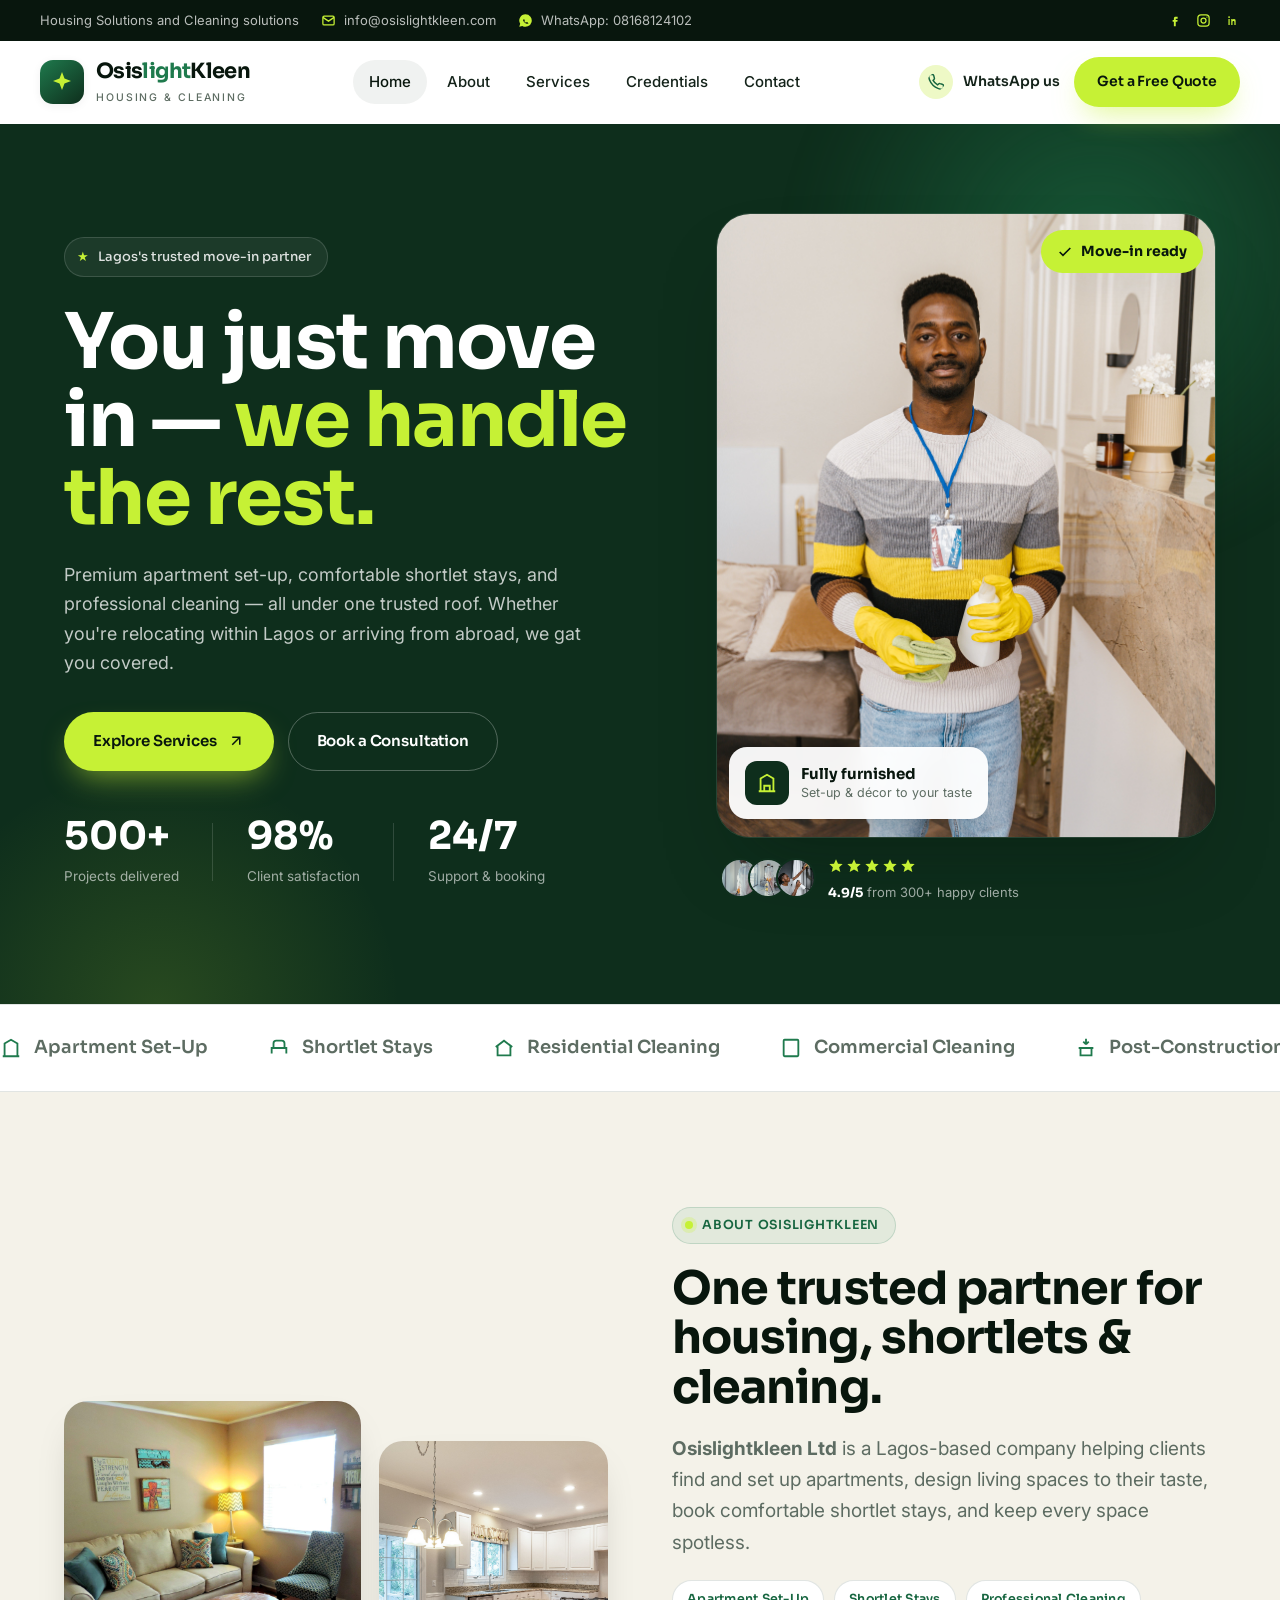
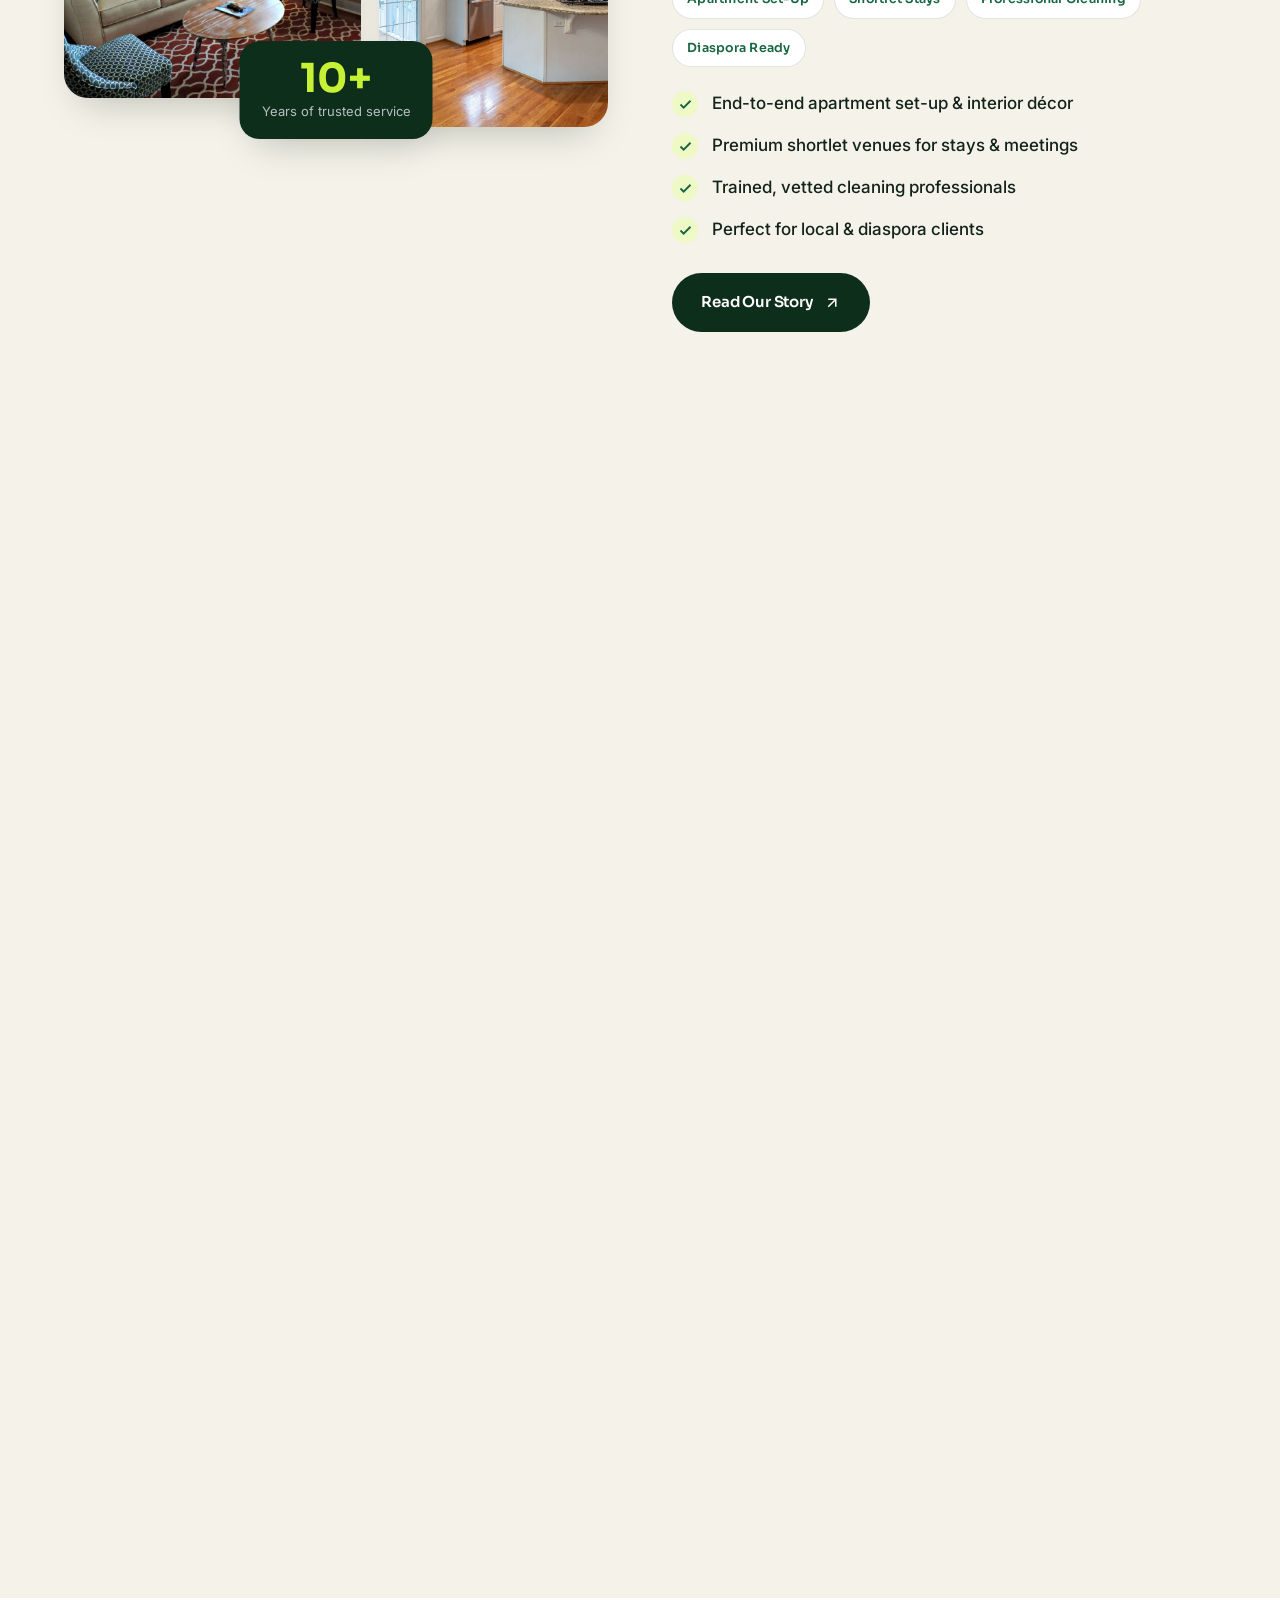
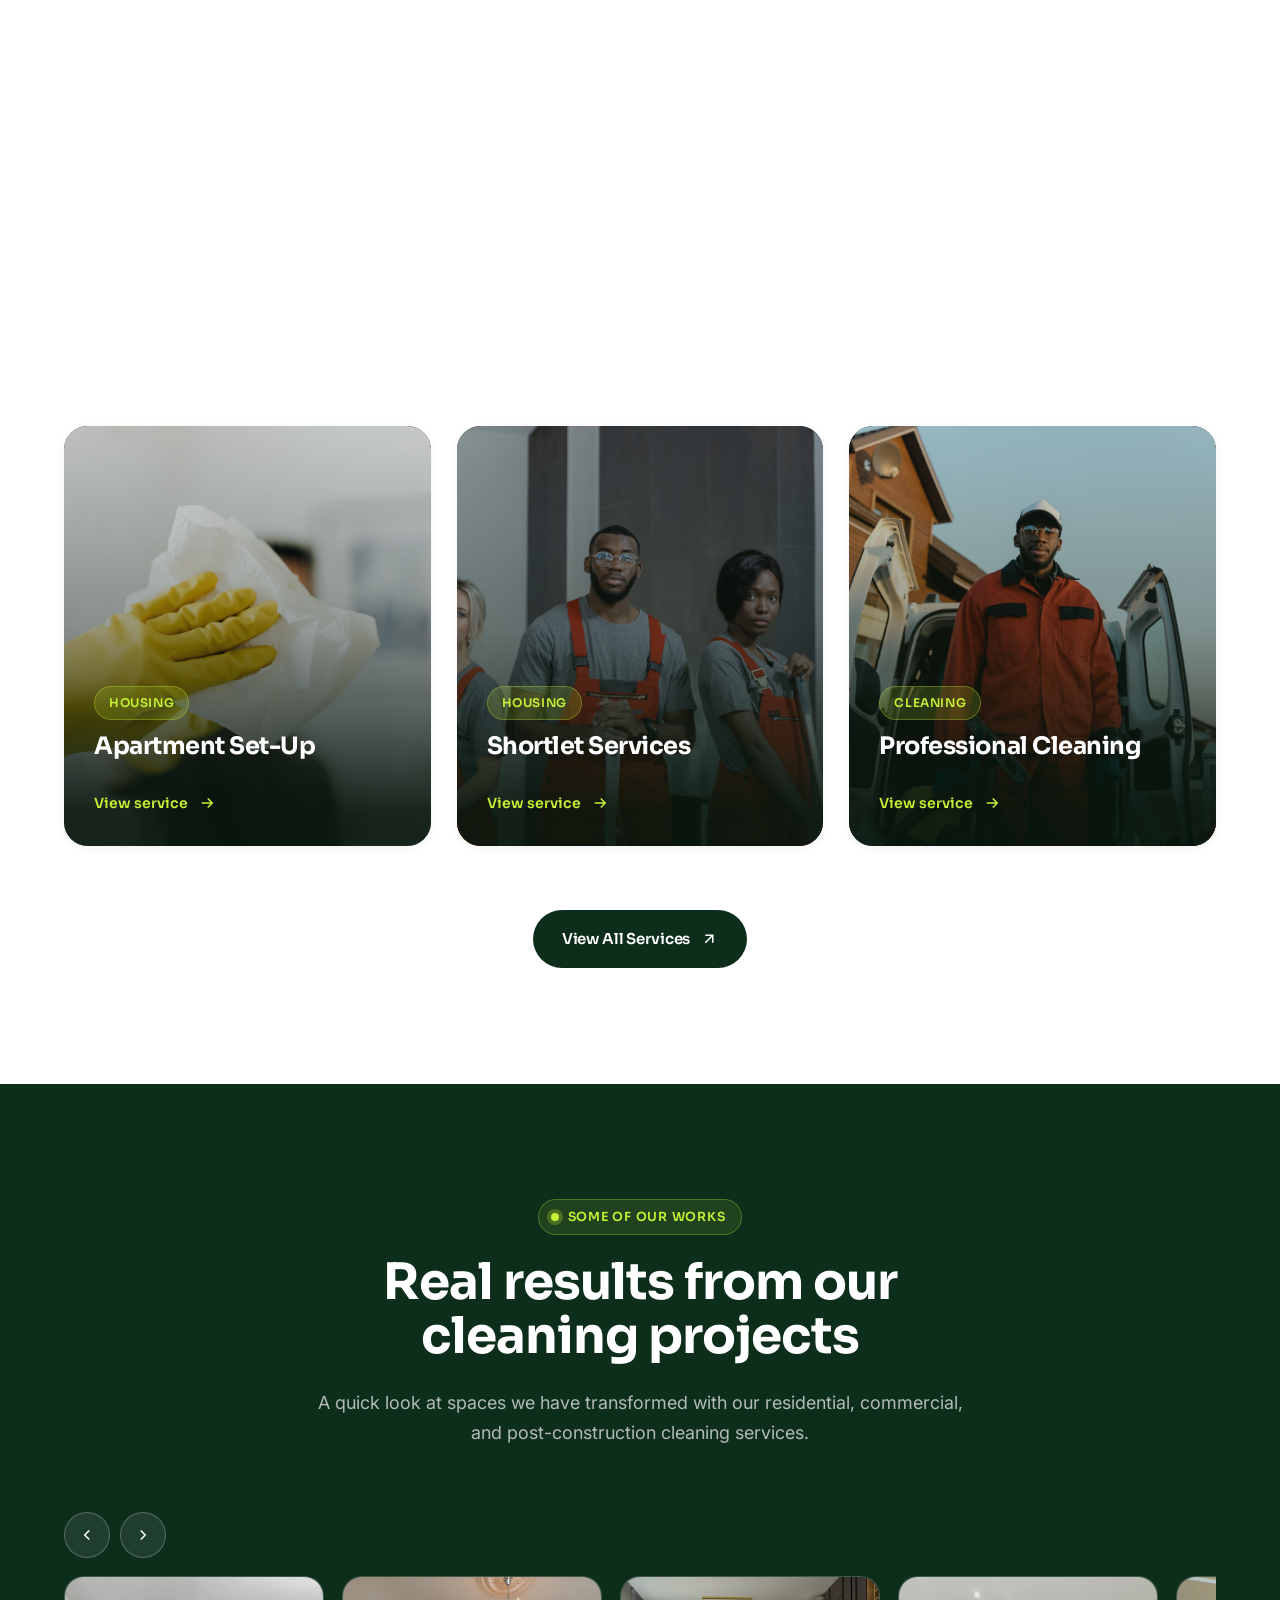
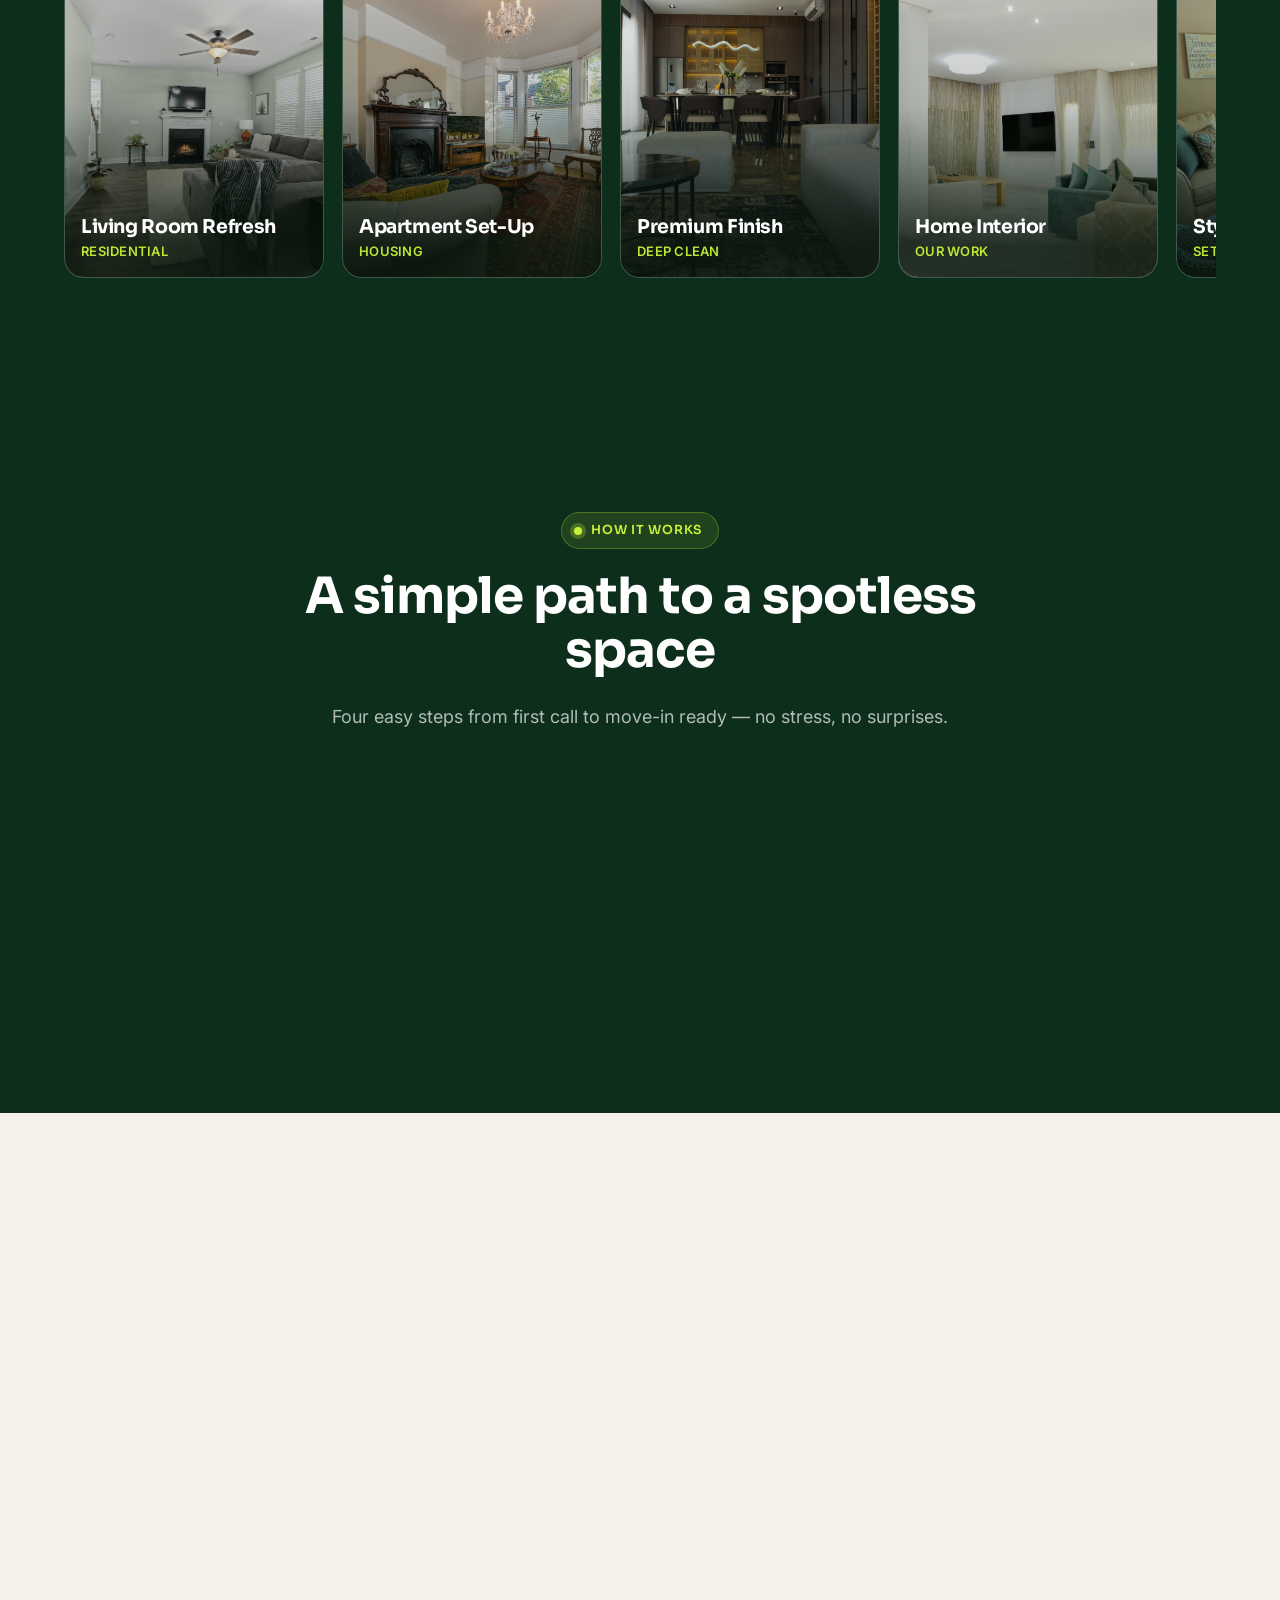
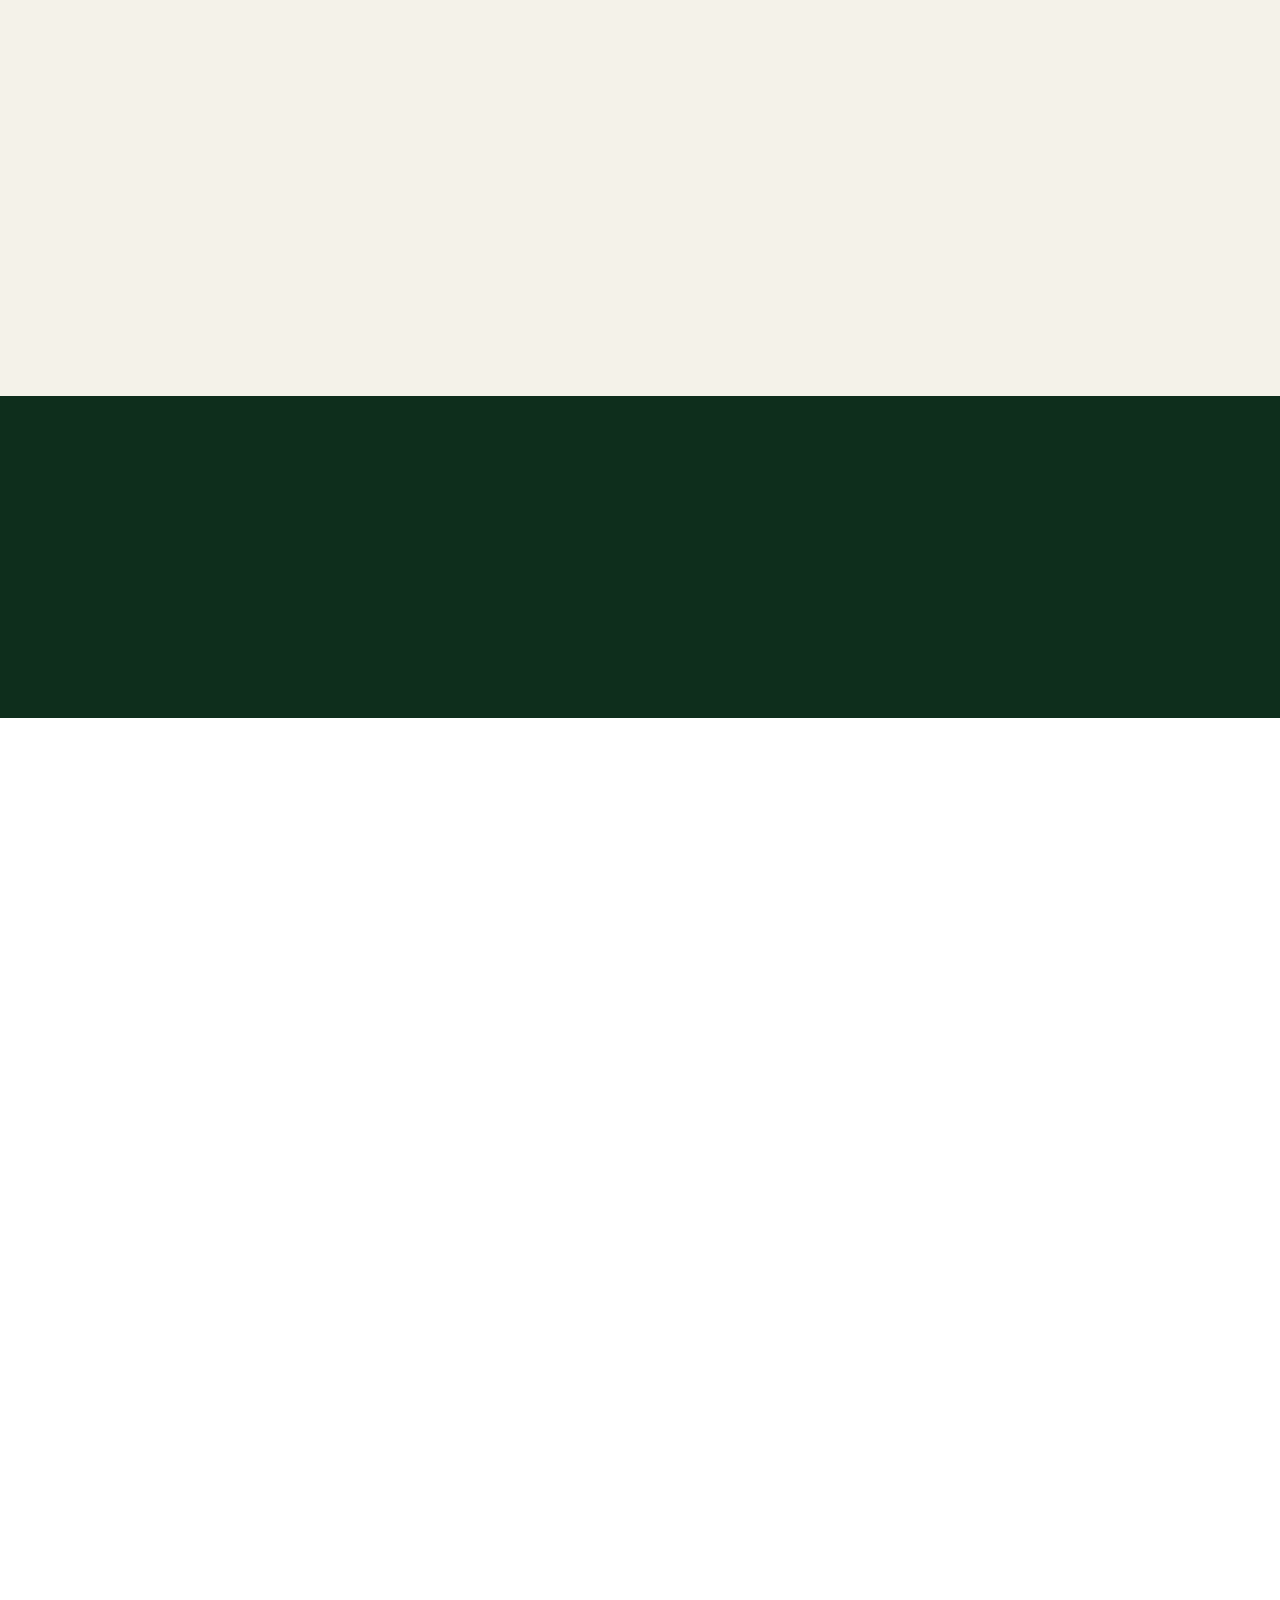
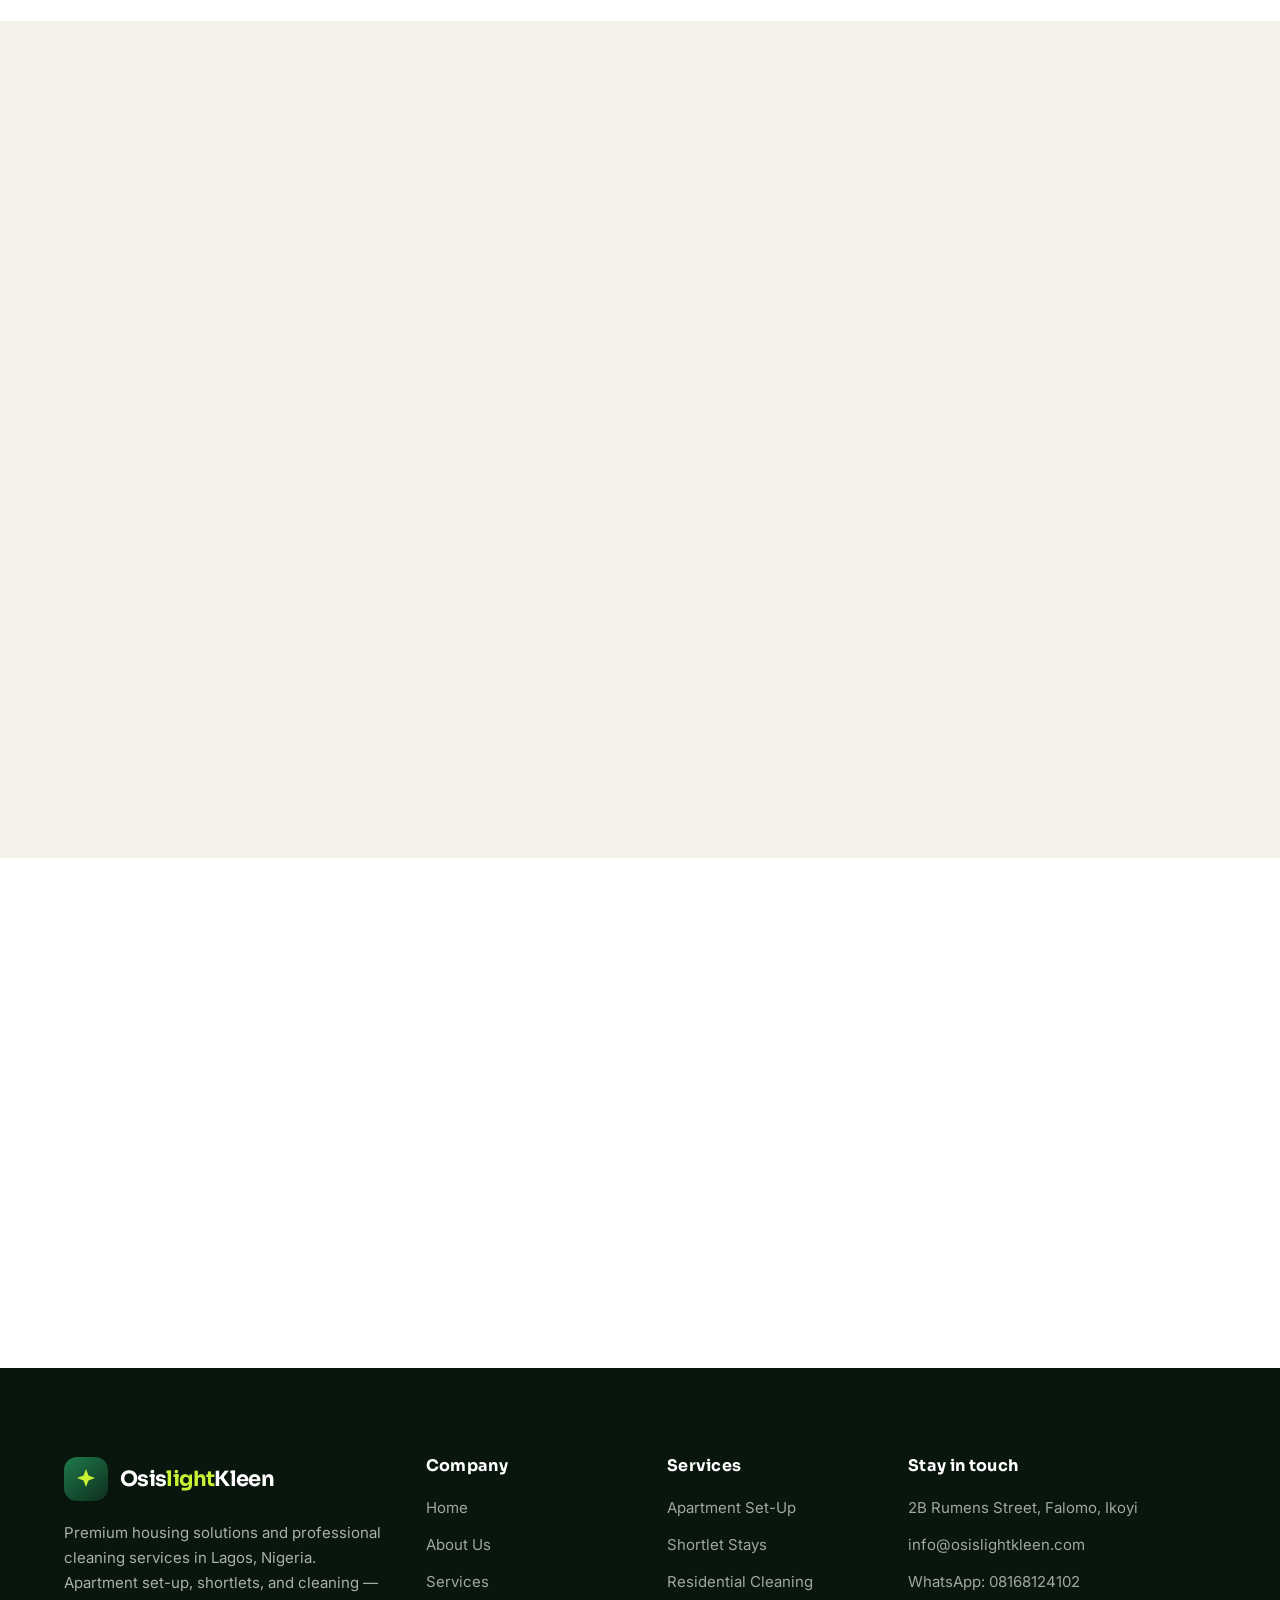
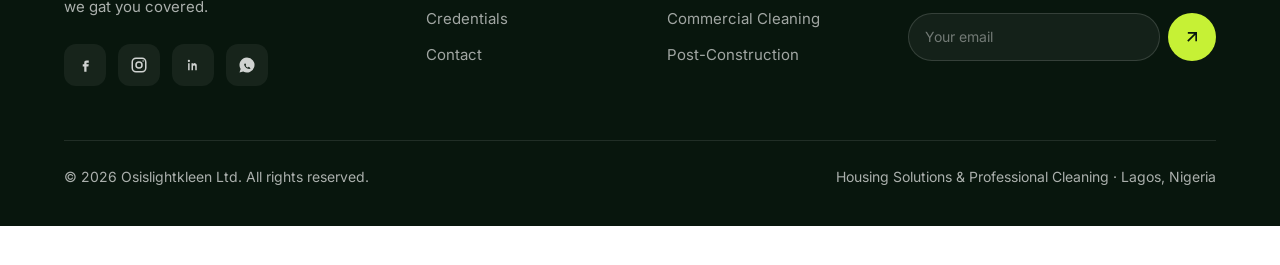
==== index.html @ dc640baf "commit" ====
<!DOCTYPE html>
<html lang="en">
<head>
	<meta charset="utf-8">
	<meta http-equiv="X-UA-Compatible" content="IE=edge">
	<meta name="viewport" content="width=device-width, initial-scale=1">
	<title>Osislightkleen | Premium Housing Solutions & Professional Cleaning in Lagos</title>
	<meta name="description" content="Osislightkleen Ltd delivers premium apartment set-up, shortlet accommodation, and professional cleaning services across Lagos, Nigeria. You just move in — we handle the rest.">
	<link rel="shortcut icon" type="image/x-icon" href="favicon.ico">
	<link rel="preconnect" href="https://fonts.googleapis.com">
	<link rel="preconnect" href="https://fonts.gstatic.com" crossorigin>
	<link href="https://fonts.googleapis.com/css2?family=Sora:wght@400;500;600;700;800&family=Inter:wght@400;500;600&display=swap" rel="stylesheet">
	<link href="assets/css/osislightkleen.css" rel="stylesheet">
</head>
<body class="olk-body">

	<!-- Top bar -->
	<div class="olk-topbar">
		<div class="container olk-topbar__inner">
			<div class="olk-topbar__left">
				<span>Housing Solutions and Cleaning solutions</span>
				<a href="mailto:info@osislightkleen.com"><svg viewBox="0 0 24 24" fill="none" stroke="currentColor" stroke-width="2"><rect x="3" y="5" width="18" height="14" rx="2"/><path d="m3 7 9 6 9-6"/></svg><span class="olk-topbar__email">info@osislightkleen.com</span></a>
				<a href="https://wa.me/2348168124102" target="_blank" rel="noopener noreferrer"><svg viewBox="0 0 24 24" fill="currentColor"><path d="M12 2a10 10 0 0 0-8.5 15.2L2 22l4.9-1.4A10 10 0 1 0 12 2Zm5 14c-.2.6-1.2 1.1-1.7 1.2-.5.1-1 .1-1.7-.1-1.6-.6-3.3-1.9-4.5-3.6-.5-.6-.9-1.4-.9-2.1s.4-1 .6-1.2c.2-.2.4-.2.5-.2h.4c.1 0 .3 0 .5.4l.6 1.5c0 .2 0 .3-.1.4l-.3.4c-.1.1-.2.3-.1.5.3.5.7 1 1.2 1.4.5.4 1 .6 1.3.7.2.1.4.1.5-.1l.5-.6c.1-.2.3-.1.4-.1l1.4.7c.2.1.3.2.4.3v.6Z"/></svg><span class="olk-topbar__wa-full">WhatsApp: 08168124102</span><span class="olk-topbar__wa-short">08168124102</span></a>
			</div>
			<div class="olk-topbar__socials">
				<a href="#" aria-label="Facebook"><svg viewBox="0 0 24 24" fill="currentColor"><path d="M14 9h3V6h-3c-2 0-3 1-3 3v2H9v3h2v7h3v-7h2.5l.5-3H14V9.5c0-.3.2-.5.5-.5H14Z"/></svg></a>
				<a href="#" aria-label="Instagram"><svg viewBox="0 0 24 24" fill="none" stroke="currentColor" stroke-width="2"><rect x="3" y="3" width="18" height="18" rx="5"/><circle cx="12" cy="12" r="4"/><circle cx="17.5" cy="6.5" r="1" fill="currentColor" stroke="none"/></svg></a>
				<a href="#" aria-label="LinkedIn"><svg viewBox="0 0 24 24" fill="currentColor"><path d="M6.5 8A1.5 1.5 0 1 0 5 6.5 1.5 1.5 0 0 0 6.5 8ZM5.5 9.5h2V19h-2ZM10 9.5h2v1.3a2.7 2.7 0 0 1 2.4-1.3c2 0 2.6 1.3 2.6 3.3V19h-2v-4.5c0-1.1-.4-1.8-1.4-1.8s-1.6.7-1.6 1.8V19h-2Z"/></svg></a>
			</div>
		</div>
	</div>

	<!-- Header -->
	<header class="olk-header">
		<div class="container olk-header__inner">
			<a href="index.html" class="site-logo">
				<span class="site-logo__mark"><svg viewBox="0 0 24 24" fill="none" stroke="currentColor" stroke-width="1.8"><path d="M12 2 9.5 8.5 3 11l6.5 2.5L12 20l2.5-6.5L21 11l-6.5-2.5Z" fill="currentColor" stroke="none"/></svg></span>
				<span>
					<span class="site-logo__text"><span class="logo-osis">Osis</span><span class="logo-light">light</span><span class="logo-kleen">Kleen</span></span>
					<span class="site-logo__sub">Housing &amp; Cleaning</span>
				</span>
			</a>
			<nav>
				<ul class="olk-nav">
					<li><a href="index.html">Home</a></li>
					<li><a href="about.html">About</a></li>
					<li><a href="services.html">Services</a></li>
					<li><a href="about.html#credentials">Credentials</a></li>
					<li><a href="contact.html">Contact</a></li>
				</ul>
			</nav>
			<div class="olk-header__actions">
				<a href="https://wa.me/2348168124102" target="_blank" rel="noopener noreferrer" class="olk-header__phone">
					<svg viewBox="0 0 24 24" fill="none" stroke="currentColor" stroke-width="2"><path d="M22 16.9v3a2 2 0 0 1-2.2 2 19.8 19.8 0 0 1-8.6-3 19.5 19.5 0 0 1-6-6 19.8 19.8 0 0 1-3-8.6A2 2 0 0 1 4.1 2h3a2 2 0 0 1 2 1.7c.1 1 .4 1.9.7 2.8a2 2 0 0 1-.5 2.1L8.1 9.9a16 16 0 0 0 6 6l1.3-1.3a2 2 0 0 1 2.1-.4c.9.3 1.8.6 2.8.7a2 2 0 0 1 1.7 2Z"/></svg>
					WhatsApp us
				</a>
				<a href="contact.html" class="olk-btn olk-btn--primary olk-btn--sm">Get a Free Quote</a>
				<button class="olk-menu-toggle" type="button" aria-label="Open menu">
					<svg viewBox="0 0 24 24" fill="none" stroke="currentColor" stroke-width="2"><path d="M4 7h16M4 12h16M4 17h16"/></svg>
				</button>
			</div>
		</div>
	</header>

	<!-- Mobile drawer -->
	<div class="olk-backdrop"></div>
	<aside class="olk-drawer">
		<div class="olk-drawer__head">
			<span class="site-logo__text" style="color:#fff"><span style="color:#fff">Osis</span><span style="color:var(--lime)">light</span><span style="color:#fff">Kleen</span></span>
			<button class="olk-drawer__close" aria-label="Close menu"><svg viewBox="0 0 24 24" fill="none" stroke="currentColor" stroke-width="2"><path d="M6 6l12 12M18 6 6 18"/></svg></button>
		</div>
		<nav>
			<a href="index.html">Home</a>
			<a href="about.html">About</a>
			<a href="services.html">Services</a>
			<a href="about.html#credentials">Credentials</a>
			<a href="contact.html">Contact</a>
		</nav>
		<a href="contact.html" class="olk-btn olk-btn--primary">Get a Free Quote</a>
		<div class="olk-drawer__contact">
			2B Rumens Street, Falomo, Ikoyi<br>
			<a href="mailto:info@osislightkleen.com">info@osislightkleen.com</a>
		</div>
	</aside>

	<!-- Hero -->
	<section class="olk-hero">
		<div class="container">
			<div class="olk-hero__grid">
				<div class="olk-hero__content reveal">
					<span class="olk-hero__label"><b>★</b> Lagos's trusted move-in partner</span>
					<h1>You just move in — <span class="accent">we handle the rest.</span></h1>
					<p>Premium apartment set-up, comfortable shortlet stays, and professional cleaning — all under one trusted roof. Whether you're relocating within Lagos or arriving from abroad, we gat you covered.</p>
					<div class="olk-hero__actions">
						<a href="services.html" class="olk-btn olk-btn--primary">Explore Services
							<svg viewBox="0 0 24 24" fill="none" stroke="currentColor" stroke-width="2"><path d="M7 17 17 7M7 7h10v10"/></svg>
						</a>
						<a href="contact.html" class="olk-btn olk-btn--outline-light">Book a Consultation</a>
					</div>
					<div class="olk-hero__proof">
						<div><span class="num" data-count="500" data-suffix="+">0</span><span class="lbl">Projects delivered</span></div>
						<div><span class="num" data-count="98" data-suffix="%">0</span><span class="lbl">Client satisfaction</span></div>
						<div><span class="num">24/7</span><span class="lbl">Support &amp; booking</span></div>
					</div>
				</div>
				<div class="olk-hero__media reveal" data-delay="2">
					<div class="olk-hero__frame">
						<img src="assets/images/pexels-ai25studioai-7345430.jpg" alt="Beautifully set-up Lagos apartment">
						<div class="olk-hero__chip">
							<svg viewBox="0 0 24 24" fill="none" stroke="currentColor" stroke-width="2.4"><path d="M20 6 9 17l-5-5"/></svg>
							Move-in ready
						</div>
						<div class="olk-hero__badge">
							<span class="ico"><svg viewBox="0 0 24 24" fill="none" stroke="currentColor" stroke-width="2"><path d="M3 21h18M5 21V7l7-4 7 4v14M9 21v-6h6v6"/></svg></span>
							<span>
								<b>Fully furnished</b>
								<span>Set-up &amp; décor to your taste</span>
							</span>
						</div>
					</div>
					<div class="olk-hero__rating">
						<div class="olk-hero__avatars">
							<img src="assets/images/pexels-tima-miroshnichenko-6195954.jpg" alt="">
							<img src="assets/images/pexels-tima-miroshnichenko-6195957.jpg" alt="">
							<img src="assets/images/pexels-mart-production-7641240.jpg" alt="">
						</div>
						<div>
							<span class="olk-stars">
								<svg viewBox="0 0 24 24" fill="currentColor"><path d="m12 2 3 6.5 7 .6-5.3 4.6L18.5 21 12 17.3 5.5 21l1.8-7.3L2 9.1l7-.6Z"/></svg>
								<svg viewBox="0 0 24 24" fill="currentColor"><path d="m12 2 3 6.5 7 .6-5.3 4.6L18.5 21 12 17.3 5.5 21l1.8-7.3L2 9.1l7-.6Z"/></svg>
								<svg viewBox="0 0 24 24" fill="currentColor"><path d="m12 2 3 6.5 7 .6-5.3 4.6L18.5 21 12 17.3 5.5 21l1.8-7.3L2 9.1l7-.6Z"/></svg>
								<svg viewBox="0 0 24 24" fill="currentColor"><path d="m12 2 3 6.5 7 .6-5.3 4.6L18.5 21 12 17.3 5.5 21l1.8-7.3L2 9.1l7-.6Z"/></svg>
								<svg viewBox="0 0 24 24" fill="currentColor"><path d="m12 2 3 6.5 7 .6-5.3 4.6L18.5 21 12 17.3 5.5 21l1.8-7.3L2 9.1l7-.6Z"/></svg>
							</span>
							<small><b>4.9/5</b> from 300+ happy clients</small>
						</div>
					</div>
				</div>
			</div>
		</div>
	</section>

	<!-- Trust marquee -->
	<div class="olk-marquee">
		<div class="olk-marquee__track">
			<span class="olk-marquee__item"><svg viewBox="0 0 24 24" fill="none" stroke="currentColor" stroke-width="2"><path d="M3 21h18M5 21V7l7-4 7 4v14"/></svg>Apartment Set-Up</span>
			<span class="olk-marquee__item"><svg viewBox="0 0 24 24" fill="none" stroke="currentColor" stroke-width="2"><path d="M3 12h18M6 12V7a3 3 0 0 1 3-3h6a3 3 0 0 1 3 3v5M4 12v6M20 12v6"/></svg>Shortlet Stays</span>
			<span class="olk-marquee__item"><svg viewBox="0 0 24 24" fill="none" stroke="currentColor" stroke-width="2"><path d="m3 11 9-7 9 7M5 10v10h14V10"/></svg>Residential Cleaning</span>
			<span class="olk-marquee__item"><svg viewBox="0 0 24 24" fill="none" stroke="currentColor" stroke-width="2"><rect x="4" y="3" width="16" height="18" rx="1"/><path d="M9 8h.01M15 8h.01M9 12h.01M15 12h.01"/></svg>Commercial Cleaning</span>
			<span class="olk-marquee__item"><svg viewBox="0 0 24 24" fill="none" stroke="currentColor" stroke-width="2"><path d="M12 2v6m0 0 3-3m-3 3L9 5M4 12h16M6 12v8h12v-8"/></svg>Post-Construction</span>
			<span class="olk-marquee__item"><svg viewBox="0 0 24 24" fill="none" stroke="currentColor" stroke-width="2"><path d="M12 3l8 4v5c0 5-3.5 8-8 9-4.5-1-8-4-8-9V7Z"/></svg>Interior Décor</span>
			<!-- duplicate for seamless loop -->
			<span class="olk-marquee__item"><svg viewBox="0 0 24 24" fill="none" stroke="currentColor" stroke-width="2"><path d="M3 21h18M5 21V7l7-4 7 4v14"/></svg>Apartment Set-Up</span>
			<span class="olk-marquee__item"><svg viewBox="0 0 24 24" fill="none" stroke="currentColor" stroke-width="2"><path d="M3 12h18M6 12V7a3 3 0 0 1 3-3h6a3 3 0 0 1 3 3v5M4 12v6M20 12v6"/></svg>Shortlet Stays</span>
			<span class="olk-marquee__item"><svg viewBox="0 0 24 24" fill="none" stroke="currentColor" stroke-width="2"><path d="m3 11 9-7 9 7M5 10v10h14V10"/></svg>Residential Cleaning</span>
			<span class="olk-marquee__item"><svg viewBox="0 0 24 24" fill="none" stroke="currentColor" stroke-width="2"><rect x="4" y="3" width="16" height="18" rx="1"/><path d="M9 8h.01M15 8h.01M9 12h.01M15 12h.01"/></svg>Commercial Cleaning</span>
			<span class="olk-marquee__item"><svg viewBox="0 0 24 24" fill="none" stroke="currentColor" stroke-width="2"><path d="M12 2v6m0 0 3-3m-3 3L9 5M4 12h16M6 12v8h12v-8"/></svg>Post-Construction</span>
			<span class="olk-marquee__item"><svg viewBox="0 0 24 24" fill="none" stroke="currentColor" stroke-width="2"><path d="M12 3l8 4v5c0 5-3.5 8-8 9-4.5-1-8-4-8-9V7Z"/></svg>Interior Décor</span>
		</div>
	</div>

	<!-- About -->
	<section class="olk-section olk-section--surface">
		<div class="container">
			<div class="olk-about">
				<div class="olk-about__media reveal">
					<div class="olk-about__stack">
						<img class="img-a" src="assets/images/living%20(5).jpg" alt="Premium living space by Osislightkleen">
						<img class="img-b" src="assets/images/living%20(6).jpg" alt="Professionally finished interior">
					</div>
					<div class="olk-about__badge">
						<b>10+</b>
						<span>Years of trusted service</span>
					</div>
				</div>
				<div class="olk-about__text reveal" data-delay="2">
					<span class="olk-eyebrow">About Osislightkleen</span>
					<h2>One trusted partner for housing, shortlets &amp; cleaning.</h2>
					<p class="olk-lead"><strong>Osislightkleen Ltd</strong> is a Lagos-based company helping clients find and set up apartments, design living spaces to their taste, book comfortable shortlet stays, and keep every space spotless.</p>
					<div class="olk-about__pills">
						<span>Apartment Set-Up</span>
						<span>Shortlet Stays</span>
						<span>Professional Cleaning</span>
						<span>Diaspora Ready</span>
					</div>
					<ul class="olk-about__list">
						<li><span class="tick"><svg viewBox="0 0 24 24" fill="none" stroke="currentColor" stroke-width="3"><path d="M20 6 9 17l-5-5"/></svg></span> End-to-end apartment set-up &amp; interior décor</li>
						<li><span class="tick"><svg viewBox="0 0 24 24" fill="none" stroke="currentColor" stroke-width="3"><path d="M20 6 9 17l-5-5"/></svg></span> Premium shortlet venues for stays &amp; meetings</li>
						<li><span class="tick"><svg viewBox="0 0 24 24" fill="none" stroke="currentColor" stroke-width="3"><path d="M20 6 9 17l-5-5"/></svg></span> Trained, vetted cleaning professionals</li>
						<li><span class="tick"><svg viewBox="0 0 24 24" fill="none" stroke="currentColor" stroke-width="3"><path d="M20 6 9 17l-5-5"/></svg></span> Perfect for local &amp; diaspora clients</li>
					</ul>
					<a href="about.html" class="olk-btn olk-btn--dark">Read Our Story
						<svg viewBox="0 0 24 24" fill="none" stroke="currentColor" stroke-width="2"><path d="M7 17 17 7M7 7h10v10"/></svg>
					</a>
				</div>
			</div>
		</div>
	</section>

	<!-- Bento: what we offer -->
	<section class="olk-section olk-section--surface">
		<div class="container">
			<div class="olk-section__header reveal">
				<span class="olk-eyebrow">What We Offer</span>
				<h2>Everything you need under one roof</h2>
				<p>From finding your apartment to keeping it spotless — a complete, premium experience tailored to your lifestyle.</p>
			</div>
			<div class="olk-bento">
				<div class="olk-bento__cell olk-bento__cell--dark reveal">
					<div>
						<span class="ico"><svg viewBox="0 0 24 24" fill="none" stroke="currentColor" stroke-width="1.8"><path d="M3 21h18M5 21V7l7-4 7 4v14M9 21v-6h6v6"/></svg></span>
						<h3>Apartment Set-Up &amp; Décor</h3>
						<p>We secure apartments and design living rooms and parlours to your exact preference. Relocating or coming from abroad — you just move in.</p>
					</div>
					<a href="services.html" class="olk-service__link" style="margin-top:22px">Learn more <svg viewBox="0 0 24 24" fill="none" stroke="currentColor" stroke-width="2"><path d="M5 12h14M13 6l6 6-6 6"/></svg></a>
				</div>
				<div class="olk-bento__cell reveal" data-delay="1">
					<span class="ico"><svg viewBox="0 0 24 24" fill="none" stroke="currentColor" stroke-width="1.8"><path d="M3 12h18M6 12V7a3 3 0 0 1 3-3h6a3 3 0 0 1 3 3v5M4 12v6M20 12v6"/></svg></span>
					<h3>Shortlet Stays</h3>
					<p>Comfortable short-stay venues for vacations, relaxation, and business meetings.</p>
				</div>
				<div class="olk-bento__cell reveal" data-delay="2">
					<span class="ico"><svg viewBox="0 0 24 24" fill="none" stroke="currentColor" stroke-width="1.8"><path d="m3 11 9-7 9 7M5 10v10h14V10M10 20v-5h4v5"/></svg></span>
					<h3>Residential Cleaning</h3>
					<p>Thorough home cleaning that keeps your space fresh, healthy, and welcoming.</p>
				</div>
				<div class="olk-bento__cell reveal">
					<span class="ico"><svg viewBox="0 0 24 24" fill="none" stroke="currentColor" stroke-width="1.8"><rect x="4" y="3" width="16" height="18" rx="1"/><path d="M9 8h.01M15 8h.01M9 12h.01M15 12h.01M9 16h.01M15 16h.01"/></svg></span>
					<h3>Commercial Cleaning</h3>
					<p>Reliable office and workspace cleaning for businesses of all sizes.</p>
				</div>
				<div class="olk-bento__cell reveal" data-delay="1">
					<span class="ico"><svg viewBox="0 0 24 24" fill="none" stroke="currentColor" stroke-width="1.8"><path d="M12 2v6m0 0 3-3m-3 3L9 5M4 12h16M6 12v8h12v-8"/></svg></span>
					<h3>Post-Construction</h3>
					<p>Deep cleaning after renovations and new builds — ready for handover.</p>
				</div>
				<div class="olk-bento__cell olk-bento__cell--feature reveal" data-delay="2">
					<span class="ico" style="background:rgba(255,255,255,0.15);color:#fff"><svg viewBox="0 0 24 24" fill="none" stroke="currentColor" stroke-width="1.8"><path d="M12 2 9.5 8.5 3 11l6.5 2.5L12 20l2.5-6.5L21 11l-6.5-2.5Z"/></svg></span>
					<h3>Custom Packages</h3>
					<p>Mix and match any service into one seamless package built around your budget and timeline.</p>
				</div>
			</div>
		</div>
	</section>

	<!-- Services showcase -->
	<section class="olk-section">
		<div class="container">
			<div class="olk-section__header reveal">
				<span class="olk-eyebrow">Our Services</span>
				<h2>Tailored solutions for every need</h2>
				<p>Housing solutions and professional cleaning — delivered with care, consistency, and a premium finish.</p>
			</div>
			<div class="olk-services">
				<article class="olk-service reveal">
					<img src="assets/images/pexels-karola-g-4239127.jpg" alt="Apartment set-up">
					<div class="olk-service__body">
						<span class="olk-service__tag">Housing</span>
						<h3>Apartment Set-Up</h3>
						<p>We help you secure apartments and handle full interior décor for living rooms and parlours based on your preferences.</p>
						<a href="services.html" class="olk-service__link">View service <svg viewBox="0 0 24 24" fill="none" stroke="currentColor" stroke-width="2"><path d="M5 12h14M13 6l6 6-6 6"/></svg></a>
					</div>
				</article>
				<article class="olk-service reveal" data-delay="1">
					<img src="assets/images/pexels-tima-miroshnichenko-6195121.jpg" alt="Shortlet accommodation">
					<div class="olk-service__body">
						<span class="olk-service__tag">Housing</span>
						<h3>Shortlet Services</h3>
						<p>Premium short-stay accommodation for relaxation, vacations, and business venues — comfort and convenience guaranteed.</p>
						<a href="services.html" class="olk-service__link">View service <svg viewBox="0 0 24 24" fill="none" stroke="currentColor" stroke-width="2"><path d="M5 12h14M13 6l6 6-6 6"/></svg></a>
					</div>
				</article>
				<article class="olk-service reveal" data-delay="2">
					<img src="assets/images/pexels-tima-miroshnichenko-6196233.jpg" alt="Residential cleaning">
					<div class="olk-service__body">
						<span class="olk-service__tag">Cleaning</span>
						<h3>Professional Cleaning</h3>
						<p>Residential, commercial, and post-construction cleaning delivered by trained professionals you can trust.</p>
						<a href="services.html" class="olk-service__link">View service <svg viewBox="0 0 24 24" fill="none" stroke="currentColor" stroke-width="2"><path d="M5 12h14M13 6l6 6-6 6"/></svg></a>
					</div>
				</article>
			</div>
			<div class="text-center mt-cta reveal">
				<a href="services.html" class="olk-btn olk-btn--dark">View All Services
					<svg viewBox="0 0 24 24" fill="none" stroke="currentColor" stroke-width="2"><path d="M7 17 17 7M7 7h10v10"/></svg>
				</a>
			</div>
		</div>
	</section>

	<!-- Some of our works -->
	<section class="olk-section olk-section--pine">
		<div class="container">
			<div class="olk-section__header reveal">
				<span class="olk-eyebrow olk-eyebrow--light">Some Of Our Works</span>
				<h2>Real results from our cleaning projects</h2>
				<p>A quick look at spaces we have transformed with our residential, commercial, and post-construction cleaning services.</p>
			</div>
			<div class="olk-works reveal">
				<div class="olk-works__head">
				<div class="olk-works__actions">
						<button type="button" class="olk-works__arrow olk-works__arrow--prev" aria-label="Previous works">
							<svg viewBox="0 0 24 24" fill="none" stroke="currentColor" stroke-width="2"><path d="M15 18 9 12l6-6"/></svg>
						</button>
						<button type="button" class="olk-works__arrow olk-works__arrow--next" aria-label="Next works">
							<svg viewBox="0 0 24 24" fill="none" stroke="currentColor" stroke-width="2"><path d="m9 18 6-6-6-6"/></svg>
						</button>
					</div>
				</div>
				<div class="olk-works__track" id="works-track">
					<article class="olk-work-card">
						<img src="assets/images/living%20(1).jpg" alt="Living space cleaning result">
						<div class="olk-work-card__meta"><h4>Living Room Refresh</h4><p>Residential</p></div>
					</article>
					<article class="olk-work-card">
						<img src="assets/images/living%20(2).jpg" alt="Apartment interior cleaning result">
						<div class="olk-work-card__meta"><h4>Apartment Set-Up</h4><p>Housing</p></div>
					</article>
					<article class="olk-work-card">
						<img src="assets/images/living%20(3).jpg" alt="Premium interior finish cleaning">
						<div class="olk-work-card__meta"><h4>Premium Finish</h4><p>Deep Clean</p></div>
					</article>
					<article class="olk-work-card">
						<img src="assets/images/living%20(4).jpg" alt="Home interior cleaning project">
						<div class="olk-work-card__meta"><h4>Home Interior</h4><p>Our Work</p></div>
					</article>
					<article class="olk-work-card">
						<img src="assets/images/living%20(5).jpg" alt="Styled living space project">
						<div class="olk-work-card__meta"><h4>Styled Living Space</h4><p>Set-Up</p></div>
					</article>
					<article class="olk-work-card">
						<img src="assets/images/living%20(6).jpg" alt="Shortlet style interior">
						<div class="olk-work-card__meta"><h4>Shortlet Ready</h4><p>Shortlet</p></div>
					</article>
					<article class="olk-work-card">
						<img src="assets/images/living%20(7).jpg" alt="Full apartment refresh">
						<div class="olk-work-card__meta"><h4>Apartment Refresh</h4><p>Cleaning</p></div>
					</article>
					<article class="olk-work-card">
						<img src="assets/images/living%20(8).jpg" alt="Complete home makeover clean">
						<div class="olk-work-card__meta"><h4>Complete Home Clean</h4><p>Premium</p></div>
					</article>
				</div>
			</div>
		</div>
	</section>

	<!-- Process -->
	<section class="olk-section olk-section--pine">
		<div class="container">
			<div class="olk-section__header reveal">
				<span class="olk-eyebrow olk-eyebrow--light">How It Works</span>
				<h2>A simple path to a spotless space</h2>
				<p>Four easy steps from first call to move-in ready — no stress, no surprises.</p>
			</div>
			<div class="olk-steps">
				<div class="olk-step reveal">
					<div class="olk-step__no">01</div>
					<h3>Tell us your needs</h3>
					<p>Share what you're looking for — an apartment, a shortlet, or a clean. We listen first.</p>
				</div>
				<div class="olk-step reveal" data-delay="1">
					<div class="olk-step__no">02</div>
					<h3>Get a tailored plan</h3>
					<p>We put together a solution and transparent quote that fits your budget and timeline.</p>
				</div>
				<div class="olk-step reveal" data-delay="2">
					<div class="olk-step__no">03</div>
					<h3>We get to work</h3>
					<p>Our vetted team sets up, styles, or cleans your space with a premium, detail-first finish.</p>
				</div>
				<div class="olk-step reveal" data-delay="3">
					<div class="olk-step__no">04</div>
					<h3>You just move in</h3>
					<p>Walk into a ready, comfortable space. We handle the rest — every single time.</p>
				</div>
			</div>
		</div>
	</section>

	<!-- Why us -->
	<section class="olk-section olk-section--surface">
		<div class="container">
			<div class="olk-split">
				<div class="olk-split__media reveal">
					<img src="assets/images/pexels-karola-g-4239127.jpg" alt="Osislightkleen team at work">
				</div>
				<div class="reveal" data-delay="2">
					<span class="olk-eyebrow">Why Choose Us</span>
					<h2>We make spaces shine beautifully.</h2>
					<p class="olk-lead">Reliability, quality, and a client-first approach — that's the Osislightkleen promise, backed by a team that treats your space like their own.</p>
					<div class="olk-feature-list">
						<div class="olk-feature-list__item">
							<span class="ico"><svg viewBox="0 0 24 24" fill="none" stroke="currentColor" stroke-width="1.8"><path d="M12 3l8 4v5c0 5-3.5 8-8 9-4.5-1-8-4-8-9V7Z"/><path d="M9 12l2 2 4-4"/></svg></span>
							<div><h4>Trusted &amp; vetted crew</h4><p>Trained professionals, screened and reliable — every visit.</p></div>
						</div>
						<div class="olk-feature-list__item">
							<span class="ico"><svg viewBox="0 0 24 24" fill="none" stroke="currentColor" stroke-width="1.8"><circle cx="12" cy="12" r="9"/><path d="M12 7v5l3 2"/></svg></span>
							<div><h4>On-time, every time</h4><p>We respect your schedule and deliver on the timeline we promise.</p></div>
						</div>
						<div class="olk-feature-list__item">
							<span class="ico"><svg viewBox="0 0 24 24" fill="none" stroke="currentColor" stroke-width="1.8"><path d="M12 2 9.5 8.5 3 11l6.5 2.5L12 20l2.5-6.5L21 11l-6.5-2.5Z"/></svg></span>
							<div><h4>Premium finish</h4><p>Detail-obsessed set-up and cleaning that looks and feels luxurious.</p></div>
						</div>
					</div>
				</div>
			</div>
		</div>
	</section>

	<!-- Stats band -->
	<section class="olk-section olk-section--pine olk-section--tight">
		<div class="container">
			<div class="olk-stats">
				<div class="olk-stat reveal"><b data-count="500" data-suffix="+">0</b><span>Projects completed</span></div>
				<div class="olk-stat reveal" data-delay="1"><b data-count="300" data-suffix="+">0</b><span>Happy clients</span></div>
				<div class="olk-stat reveal" data-delay="2"><b data-count="10" data-suffix="+">0</b><span>Years of experience</span></div>
				<div class="olk-stat reveal" data-delay="3"><b data-count="98" data-suffix="%">0</b><span>Would recommend us</span></div>
			</div>
		</div>
	</section>

	<!-- Testimonials -->
	<section class="olk-section">
		<div class="container">
			<div class="olk-section__header reveal">
				<span class="olk-eyebrow">Testimonials</span>
				<h2>People like you trust our service</h2>
			</div>
			<div class="olk-testi reveal">
				<div class="olk-testi__card">
					<span class="olk-testi__quote">&rdquo;</span>
					<div class="olk-testi__slide is-active">
						<span class="olk-testi__stars">
							<svg viewBox="0 0 24 24" fill="currentColor"><path d="m12 2 3 6.5 7 .6-5.3 4.6L18.5 21 12 17.3 5.5 21l1.8-7.3L2 9.1l7-.6Z"/></svg>
							<svg viewBox="0 0 24 24" fill="currentColor"><path d="m12 2 3 6.5 7 .6-5.3 4.6L18.5 21 12 17.3 5.5 21l1.8-7.3L2 9.1l7-.6Z"/></svg>
							<svg viewBox="0 0 24 24" fill="currentColor"><path d="m12 2 3 6.5 7 .6-5.3 4.6L18.5 21 12 17.3 5.5 21l1.8-7.3L2 9.1l7-.6Z"/></svg>
							<svg viewBox="0 0 24 24" fill="currentColor"><path d="m12 2 3 6.5 7 .6-5.3 4.6L18.5 21 12 17.3 5.5 21l1.8-7.3L2 9.1l7-.6Z"/></svg>
							<svg viewBox="0 0 24 24" fill="currentColor"><path d="m12 2 3 6.5 7 .6-5.3 4.6L18.5 21 12 17.3 5.5 21l1.8-7.3L2 9.1l7-.6Z"/></svg>
						</span>
						<p class="olk-testi__text">"I relocated to Lagos from abroad and Osislightkleen set up my entire apartment before I arrived. I literally just walked in and everything was perfect — furniture, décor, spotless. Unreal service."</p>
						<div class="olk-testi__person">
							<img src="assets/images/pexels-tima-miroshnichenko-6195954.jpg" alt="">
							<div><b>Adaeze O.</b><span>Diaspora client · Lekki, Lagos</span></div>
						</div>
					</div>
					<div class="olk-testi__slide">
						<span class="olk-testi__stars">
							<svg viewBox="0 0 24 24" fill="currentColor"><path d="m12 2 3 6.5 7 .6-5.3 4.6L18.5 21 12 17.3 5.5 21l1.8-7.3L2 9.1l7-.6Z"/></svg>
							<svg viewBox="0 0 24 24" fill="currentColor"><path d="m12 2 3 6.5 7 .6-5.3 4.6L18.5 21 12 17.3 5.5 21l1.8-7.3L2 9.1l7-.6Z"/></svg>
							<svg viewBox="0 0 24 24" fill="currentColor"><path d="m12 2 3 6.5 7 .6-5.3 4.6L18.5 21 12 17.3 5.5 21l1.8-7.3L2 9.1l7-.6Z"/></svg>
							<svg viewBox="0 0 24 24" fill="currentColor"><path d="m12 2 3 6.5 7 .6-5.3 4.6L18.5 21 12 17.3 5.5 21l1.8-7.3L2 9.1l7-.6Z"/></svg>
							<svg viewBox="0 0 24 24" fill="currentColor"><path d="m12 2 3 6.5 7 .6-5.3 4.6L18.5 21 12 17.3 5.5 21l1.8-7.3L2 9.1l7-.6Z"/></svg>
						</span>
						<p class="olk-testi__text">"We use them for our office cleaning and the difference is night and day. Professional, punctual, and thorough. Our workspace has never looked better."</p>
						<div class="olk-testi__person">
							<img src="assets/images/pexels-tima-miroshnichenko-6195957.jpg" alt="">
							<div><b>Tunde A.</b><span>Business owner · Victoria Island</span></div>
						</div>
					</div>
					<div class="olk-testi__slide">
						<span class="olk-testi__stars">
							<svg viewBox="0 0 24 24" fill="currentColor"><path d="m12 2 3 6.5 7 .6-5.3 4.6L18.5 21 12 17.3 5.5 21l1.8-7.3L2 9.1l7-.6Z"/></svg>
							<svg viewBox="0 0 24 24" fill="currentColor"><path d="m12 2 3 6.5 7 .6-5.3 4.6L18.5 21 12 17.3 5.5 21l1.8-7.3L2 9.1l7-.6Z"/></svg>
							<svg viewBox="0 0 24 24" fill="currentColor"><path d="m12 2 3 6.5 7 .6-5.3 4.6L18.5 21 12 17.3 5.5 21l1.8-7.3L2 9.1l7-.6Z"/></svg>
							<svg viewBox="0 0 24 24" fill="currentColor"><path d="m12 2 3 6.5 7 .6-5.3 4.6L18.5 21 12 17.3 5.5 21l1.8-7.3L2 9.1l7-.6Z"/></svg>
							<svg viewBox="0 0 24 24" fill="currentColor"><path d="m12 2 3 6.5 7 .6-5.3 4.6L18.5 21 12 17.3 5.5 21l1.8-7.3L2 9.1l7-.6Z"/></svg>
						</span>
						<p class="olk-testi__text">"Booked a shortlet for a business trip and it exceeded expectations — clean, stylish, and perfectly located. I'll definitely be using Osislightkleen again."</p>
						<div class="olk-testi__person">
							<img src="assets/images/pexels-mart-production-7641240.jpg" alt="">
							<div><b>Chioma E.</b><span>Shortlet guest · Ikeja, Lagos</span></div>
						</div>
					</div>
					<div class="olk-testi__nav">
						<button class="olk-testi__arrow olk-testi__arrow--prev" aria-label="Previous"><svg viewBox="0 0 24 24" fill="none" stroke="currentColor" stroke-width="2"><path d="M19 12H5M11 6l-6 6 6 6"/></svg></button>
						<button class="olk-testi__dot is-active" aria-label="Testimonial 1"></button>
						<button class="olk-testi__dot" aria-label="Testimonial 2"></button>
						<button class="olk-testi__dot" aria-label="Testimonial 3"></button>
						<button class="olk-testi__arrow olk-testi__arrow--next" aria-label="Next"><svg viewBox="0 0 24 24" fill="none" stroke="currentColor" stroke-width="2"><path d="M5 12h14M13 6l6 6-6 6"/></svg></button>
					</div>
				</div>
			</div>
		</div>
	</section>

	<!-- FAQ -->
	<section class="olk-section olk-section--surface">
		<div class="container">
			<div class="olk-section__header reveal">
				<span class="olk-eyebrow">FAQ</span>
				<h2>Questions, answered</h2>
				<p>Everything you need to know before getting started with Osislightkleen.</p>
			</div>
			<div class="olk-faq reveal">
				<div class="olk-faq__item is-open">
					<button class="olk-faq__q">Do you handle apartment set-up for clients abroad?<span class="olk-faq__icon"><svg viewBox="0 0 24 24" fill="none" stroke="currentColor" stroke-width="2"><path d="m6 9 6 6 6-6"/></svg></span></button>
					<div class="olk-faq__a"><p>Absolutely. Many of our clients are relocating from abroad. We secure the apartment, furnish and decorate it to your taste, and have it fully move-in ready before you land in Lagos.</p></div>
				</div>
				<div class="olk-faq__item">
					<button class="olk-faq__q">What areas in Lagos do you cover?<span class="olk-faq__icon"><svg viewBox="0 0 24 24" fill="none" stroke="currentColor" stroke-width="2"><path d="m6 9 6 6 6-6"/></svg></span></button>
					<div class="olk-faq__a"><p>We serve clients across Lagos, including Lekki, Victoria Island, Ikoyi, Ikeja, and the mainland. Reach out with your location and we'll confirm availability.</p></div>
				</div>
				<div class="olk-faq__item">
					<button class="olk-faq__q">Can I book a one-off cleaning instead of a regular plan?<span class="olk-faq__icon"><svg viewBox="0 0 24 24" fill="none" stroke="currentColor" stroke-width="2"><path d="m6 9 6 6 6-6"/></svg></span></button>
					<div class="olk-faq__a"><p>Yes. We offer both one-off deep cleans and recurring plans for homes and businesses. Post-construction cleans are also available for newly built or renovated properties.</p></div>
				</div>
				<div class="olk-faq__item">
					<button class="olk-faq__q">How do I get a quote?<span class="olk-faq__icon"><svg viewBox="0 0 24 24" fill="none" stroke="currentColor" stroke-width="2"><path d="m6 9 6 6 6-6"/></svg></span></button>
					<div class="olk-faq__a"><p>Simply use our contact form or call us. Tell us what you need and we'll send a transparent, tailored quote that fits your budget and timeline.</p></div>
				</div>
			</div>
		</div>
	</section>

	<!-- CTA -->
	<section class="olk-section olk-section--tight">
		<div class="container">
			<div class="olk-cta reveal">
				<div class="olk-cta__text">
					<h2>Ready to get started?</h2>
					<p>Whether you need a furnished apartment, a shortlet, or a professional clean — reach out today and we'll tailor a premium solution just for you.</p>
				</div>
				<div class="olk-cta__actions">
					<a href="contact.html" class="olk-btn olk-btn--primary">Get a Free Quote
						<svg viewBox="0 0 24 24" fill="none" stroke="currentColor" stroke-width="2"><path d="M7 17 17 7M7 7h10v10"/></svg>
					</a>
					<a href="https://wa.me/2348168124102" target="_blank" rel="noopener noreferrer" class="olk-btn olk-btn--outline-light">WhatsApp Us</a>
				</div>
			</div>
		</div>
	</section>

	<!-- Footer -->
	<footer class="olk-footer">
		<div class="container">
			<div class="olk-footer__grid">
				<div class="olk-footer__brand">
					<a href="index.html" class="site-logo">
						<span class="site-logo__mark"><svg viewBox="0 0 24 24" fill="none" stroke="currentColor" stroke-width="1.8"><path d="M12 2 9.5 8.5 3 11l6.5 2.5L12 20l2.5-6.5L21 11l-6.5-2.5Z" fill="currentColor" stroke="none"/></svg></span>
						<span class="site-logo__text"><span class="logo-osis">Osis</span><span class="logo-light">light</span><span class="logo-kleen">Kleen</span></span>
					</a>
					<p>Premium housing solutions and professional cleaning services in Lagos, Nigeria. Apartment set-up, shortlets, and cleaning — we gat you covered.</p>
					<div class="olk-footer__socials">
						<a href="#" aria-label="Facebook"><svg viewBox="0 0 24 24" fill="currentColor"><path d="M14 9h3V6h-3c-2 0-3 1-3 3v2H9v3h2v7h3v-7h2.5l.5-3H14V9.5c0-.3.2-.5.5-.5H14Z"/></svg></a>
						<a href="#" aria-label="Instagram"><svg viewBox="0 0 24 24" fill="none" stroke="currentColor" stroke-width="2"><rect x="3" y="3" width="18" height="18" rx="5"/><circle cx="12" cy="12" r="4"/><circle cx="17.5" cy="6.5" r="1" fill="currentColor" stroke="none"/></svg></a>
						<a href="#" aria-label="LinkedIn"><svg viewBox="0 0 24 24" fill="currentColor"><path d="M6.5 8A1.5 1.5 0 1 0 5 6.5 1.5 1.5 0 0 0 6.5 8ZM5.5 9.5h2V19h-2ZM10 9.5h2v1.3a2.7 2.7 0 0 1 2.4-1.3c2 0 2.6 1.3 2.6 3.3V19h-2v-4.5c0-1.1-.4-1.8-1.4-1.8s-1.6.7-1.6 1.8V19h-2Z"/></svg></a>
						<a href="#" aria-label="WhatsApp"><svg viewBox="0 0 24 24" fill="currentColor"><path d="M12 2a10 10 0 0 0-8.5 15.2L2 22l4.9-1.4A10 10 0 1 0 12 2Zm5 14c-.2.6-1.2 1.1-1.7 1.2-.5.1-1 .1-1.7-.1-1.6-.6-3.3-1.9-4.5-3.6-.5-.6-.9-1.4-.9-2.1s.4-1 .6-1.2c.2-.2.4-.2.5-.2h.4c.1 0 .3 0 .5.4l.6 1.5c0 .2 0 .3-.1.4l-.3.4c-.1.1-.2.3-.1.5.3.5.7 1 1.2 1.4.5.4 1 .6 1.3.7.2.1.4.1.5-.1l.5-.6c.1-.2.3-.1.4-.1l1.4.7c.2.1.3.2.4.3v.6Z"/></svg></a>
					</div>
				</div>
				<div>
					<h4>Company</h4>
					<ul>
						<li><a href="index.html">Home</a></li>
						<li><a href="about.html">About Us</a></li>
						<li><a href="services.html">Services</a></li>
						<li><a href="about.html#credentials">Credentials</a></li>
						<li><a href="contact.html">Contact</a></li>
					</ul>
				</div>
				<div>
					<h4>Services</h4>
					<ul>
						<li><a href="services.html">Apartment Set-Up</a></li>
						<li><a href="services.html">Shortlet Stays</a></li>
						<li><a href="services.html">Residential Cleaning</a></li>
						<li><a href="services.html">Commercial Cleaning</a></li>
						<li><a href="services.html">Post-Construction</a></li>
					</ul>
				</div>
				<div>
					<h4>Stay in touch</h4>
					<ul>
						<li>2B Rumens Street, Falomo, Ikoyi</li>
						<li><a href="mailto:info@osislightkleen.com">info@osislightkleen.com</a></li>
						<li><a href="https://wa.me/2348168124102" target="_blank" rel="noopener noreferrer">WhatsApp: 08168124102</a></li>
					</ul>
					<form class="olk-newsletter">
						<input type="email" placeholder="Your email" aria-label="Email" required>
						<button type="submit" aria-label="Subscribe"><svg viewBox="0 0 24 24" fill="none" stroke="currentColor" stroke-width="2"><path d="M7 17 17 7M7 7h10v10"/></svg></button>
					</form>
				</div>
			</div>
			<div class="olk-footer__bottom">
				<p>&copy; <span data-year>2026</span> Osislightkleen Ltd. All rights reserved.</p>
				<p>Housing Solutions &amp; Professional Cleaning · Lagos, Nigeria</p>
			</div>
		</div>
	</footer>

	<button class="olk-totop" aria-label="Back to top"><svg viewBox="0 0 24 24" fill="none" stroke="currentColor" stroke-width="2"><path d="M12 19V5M5 12l7-7 7 7"/></svg></button>

	<script src="assets/js/osislightkleen.js"></script>
</body>
</html>
---- assets/css/osislightkleen.css ----
/* ==========================================================================
   Osislightkleen — Premium Design System  ("Forest Trust + Electric Lime")
   Housing Solutions & Professional Cleaning · Lagos, Nigeria
   ========================================================================== */

:root {
	/* Brand palette */
	--ink: #08160D;
	--pine: #0E2E1C;
	--pine-2: #123c25;
	--green: #1f7a4d;
	--green-600: #176640;
	--lime: #c6f135;
	--lime-2: #d9fa63;
	--lime-soft: #eef9c6;

	/* Neutrals */
	--paper: #ffffff;
	--cream: #f4f2e9;
	--cream-2: #ece8da;
	--text: #14231a;
	--muted: #5d6c62;
	--line: rgba(14, 46, 28, 0.12);
	--line-strong: rgba(14, 46, 28, 0.2);

	/* System */
	--radius: 24px;
	--radius-lg: 34px;
	--radius-sm: 14px;
	--shadow-sm: 0 2px 10px rgba(8, 22, 13, 0.06);
	--shadow: 0 18px 40px -18px rgba(8, 22, 13, 0.28);
	--shadow-lg: 0 40px 80px -30px rgba(8, 22, 13, 0.42);
	--ring: 0 0 0 1px var(--line);

	--display: 'Sora', system-ui, sans-serif;
	--body: 'Inter', system-ui, sans-serif;

	--ease: cubic-bezier(0.22, 1, 0.36, 1);
}

/* ---------- Reset & Base ---------- */
*, *::before, *::after { box-sizing: border-box; }

html {
	scroll-behavior: smooth;
	-webkit-text-size-adjust: 100%;
	overflow-x: hidden;
	max-width: 100%;
}

body.olk-body {
	margin: 0;
	font-family: var(--body);
	font-size: 17px;
	line-height: 1.65;
	color: var(--text);
	background: var(--paper);
	-webkit-font-smoothing: antialiased;
	text-rendering: optimizeLegibility;
	overflow-x: hidden;
	max-width: 100%;
	width: 100%;
}

img { max-width: 100%; height: auto; display: block; }
a { color: inherit; text-decoration: none; }
button { font-family: inherit; }

h1, h2, h3, h4, h5 {
	font-family: var(--display);
	font-weight: 700;
	line-height: 1.08;
	letter-spacing: -0.02em;
	color: var(--ink);
	margin: 0 0 0.5em;
}

p { margin: 0 0 1em; }
::selection { background: var(--lime); color: var(--ink); }

/* ---------- Layout ---------- */
.container {
	width: 100%;
	max-width: 1200px;
	margin: 0 auto;
	padding: 0 24px;
	box-sizing: border-box;
}

img, svg, video {
	max-width: 100%;
}

section, header, footer, .olk-hero, .olk-section {
	max-width: 100%;
}

.olk-section { padding: clamp(64px, 9vw, 128px) 0; position: relative; }
.olk-section--surface { background: var(--cream); }
.olk-section--pine { background: var(--pine); color: rgba(255,255,255,0.82); }
.olk-section--tight { padding: clamp(48px, 6vw, 84px) 0; }

.olk-section__header {
	max-width: 680px;
	margin: 0 auto clamp(40px, 5vw, 68px);
	text-align: center;
}
.olk-section__header h2 { font-size: clamp(30px, 4vw, 50px); }
.olk-section__header p { color: var(--muted); font-size: 18px; margin: 0; }
.olk-section--pine .olk-section__header h2 { color: #fff; }
.olk-section--pine .olk-section__header p { color: rgba(255,255,255,0.68); }

/* Eyebrow / pill label */
.olk-eyebrow {
	display: inline-flex;
	align-items: center;
	gap: 9px;
	padding: 7px 16px 7px 12px;
	background: rgba(31, 122, 77, 0.08);
	color: var(--green-600);
	border: 1px solid rgba(31, 122, 77, 0.18);
	border-radius: 100px;
	font-family: var(--display);
	font-size: 12.5px;
	font-weight: 600;
	letter-spacing: 0.06em;
	text-transform: uppercase;
	margin-bottom: 20px;
}
.olk-eyebrow::before {
	content: "";
	width: 8px; height: 8px;
	border-radius: 50%;
	background: var(--lime);
	box-shadow: 0 0 0 4px rgba(198, 241, 53, 0.25);
}
.olk-section--pine .olk-eyebrow,
.olk-eyebrow--light {
	background: rgba(198, 241, 53, 0.1);
	color: var(--lime);
	border-color: rgba(198, 241, 53, 0.28);
}

/* ---------- Buttons ---------- */
.olk-btn {
	display: inline-flex;
	align-items: center;
	justify-content: center;
	gap: 10px;
	padding: 16px 28px;
	font-family: var(--display);
	font-size: 15px;
	font-weight: 600;
	letter-spacing: -0.01em;
	border-radius: 100px;
	border: 1.5px solid transparent;
	cursor: pointer;
	transition: transform 0.35s var(--ease), box-shadow 0.35s var(--ease), background 0.3s, color 0.3s, border-color 0.3s;
	white-space: nowrap;
	max-width: 100%;
	box-sizing: border-box;
}
.olk-btn svg { width: 18px; height: 18px; transition: transform 0.35s var(--ease); }
.olk-btn:hover { transform: translateY(-3px); }
.olk-btn:hover svg { transform: translate(3px, -3px); }
.olk-btn--sm { padding: 12px 22px; font-size: 14px; }

.olk-btn--primary {
	background: var(--lime);
	color: var(--ink);
	box-shadow: 0 14px 30px -10px rgba(198, 241, 53, 0.6);
}
.olk-btn--primary:hover { background: var(--lime-2); box-shadow: 0 20px 40px -12px rgba(198, 241, 53, 0.75); }

.olk-btn--dark { background: var(--pine); color: #fff; }
.olk-btn--dark:hover { background: var(--ink); }

.olk-btn--white { background: #fff; color: var(--ink); box-shadow: var(--shadow); }
.olk-btn--white:hover { background: #fff; }

.olk-btn--outline { background: transparent; color: var(--ink); border-color: var(--line-strong); }
.olk-btn--outline:hover { border-color: var(--ink); background: var(--ink); color: #fff; }
.olk-btn--outline-light { background: transparent; color: #fff; border-color: rgba(255,255,255,0.28); }
.olk-btn--outline-light:hover { background: #fff; color: var(--ink); border-color: #fff; }

/* Circular arrow button used across cards */
.olk-arrow-btn {
	display: inline-grid;
	place-items: center;
	width: 52px; height: 52px;
	border-radius: 50%;
	background: var(--lime);
	color: var(--ink);
	border: none;
	cursor: pointer;
	flex: none;
	transition: transform 0.35s var(--ease), background 0.3s;
}
.olk-arrow-btn svg { width: 20px; height: 20px; transition: transform 0.35s var(--ease); }
.olk-arrow-btn:hover { background: var(--lime-2); transform: rotate(45deg); }

/* ---------- Header ---------- */
.olk-topbar {
	background: var(--ink);
	color: rgba(255,255,255,0.72);
	font-size: 13px;
	overflow: hidden;
}
.olk-topbar__inner {
	display: flex;
	align-items: center;
	justify-content: space-between;
	gap: 16px;
	padding: 10px 0;
	flex-wrap: wrap;
	min-width: 0;
}
.olk-topbar__left {
	display: flex;
	align-items: center;
	gap: 22px;
	flex-wrap: wrap;
	min-width: 0;
	flex: 1 1 auto;
}
.olk-topbar__left > span {
	white-space: nowrap;
}
.olk-topbar a {
	display: inline-flex;
	align-items: center;
	gap: 8px;
	color: rgba(255,255,255,0.72);
	transition: color 0.2s;
	min-width: 0;
	max-width: 100%;
}
.olk-topbar a:hover { color: var(--lime); }
.olk-topbar svg { width: 15px; height: 15px; color: var(--lime); flex: none; }
.olk-topbar__socials { display: flex; gap: 14px; flex: none; }
.olk-topbar__wa-short { display: none; }

.olk-header {
	position: sticky;
	top: 0;
	z-index: 900;
	background: rgba(255,255,255,0.72);
	backdrop-filter: blur(18px) saturate(160%);
	-webkit-backdrop-filter: blur(18px) saturate(160%);
	border-bottom: 1px solid transparent;
	transition: box-shadow 0.4s var(--ease), background 0.4s, border-color 0.4s;
}
.olk-header.is-stuck {
	box-shadow: 0 12px 34px -20px rgba(8, 22, 13, 0.4);
	border-bottom-color: var(--line);
	background: rgba(255,255,255,0.9);
}
.olk-header__inner {
	display: flex;
	align-items: center;
	justify-content: space-between;
	gap: 24px;
	padding: 16px 0;
}

/* Logo */
.site-logo { display: inline-flex; align-items: center; gap: 12px; }
.site-logo__mark {
	width: 44px; height: 44px;
	border-radius: 13px;
	background: linear-gradient(140deg, var(--green), var(--pine));
	display: grid; place-items: center;
	color: var(--lime);
	box-shadow: var(--shadow-sm);
	flex: none;
}
.site-logo__mark svg { width: 24px; height: 24px; }
.site-logo__text { font-family: var(--display); font-weight: 700; font-size: 21px; letter-spacing: -0.03em; line-height: 1; }
.logo-osis { color: var(--ink); }
.logo-light { color: var(--green); }
.logo-kleen { color: var(--ink); }
.site-logo__sub { display: block; font-family: var(--body); font-size: 10.5px; font-weight: 500; letter-spacing: 0.18em; text-transform: uppercase; color: var(--muted); margin-top: 3px; }
.olk-footer .logo-osis, .olk-footer .logo-kleen { color: #fff; }
.olk-footer .logo-light { color: var(--lime); }
.olk-footer .site-logo__sub { color: rgba(255,255,255,0.5); }

/* Nav */
.olk-nav { display: flex; align-items: center; gap: 4px; list-style: none; margin: 0; padding: 0; }
.olk-nav > li > a {
	display: block;
	padding: 10px 16px;
	font-size: 15px;
	font-weight: 500;
	color: var(--text);
	border-radius: 100px;
	transition: color 0.2s, background 0.2s;
}
.olk-nav > li > a:hover,
.olk-nav > li > a.active { color: var(--ink); background: rgba(14, 46, 28, 0.06); }
.olk-header__actions { display: flex; align-items: center; gap: 14px; }
.olk-header__phone { display: inline-flex; align-items: center; gap: 10px; font-weight: 600; font-family: var(--display); font-size: 14px; }
.olk-header__phone svg { width: 34px; height: 34px; padding: 8px; border-radius: 50%; background: var(--lime-soft); color: var(--green-600); }

.olk-menu-toggle {
	display: none;
	width: 46px; height: 46px;
	border: 1px solid var(--line-strong);
	background: #fff;
	border-radius: 12px;
	cursor: pointer;
	color: var(--ink);
	place-items: center;
}
.olk-menu-toggle svg { width: 22px; height: 22px; }

/* Mobile drawer */
.olk-backdrop {
	position: fixed; inset: 0;
	background: rgba(8, 22, 13, 0.5);
	backdrop-filter: blur(4px);
	opacity: 0; visibility: hidden;
	transition: opacity 0.35s, visibility 0.35s;
	z-index: 1000;
}
.olk-backdrop.is-open { opacity: 1; visibility: visible; }
.olk-drawer {
	position: fixed; top: 0; right: 0; bottom: 0;
	width: min(340px, 86vw);
	background: var(--pine);
	color: #fff;
	z-index: 1001;
	transform: translateX(100%);
	transition: transform 0.45s var(--ease);
	padding: 26px;
	display: flex; flex-direction: column;
	overflow-y: auto;
}
.olk-drawer.is-open { transform: translateX(0); }
.olk-drawer__head { display: flex; justify-content: space-between; align-items: center; margin-bottom: 30px; }
.olk-drawer__close { background: rgba(255,255,255,0.08); border: none; color: #fff; width: 42px; height: 42px; border-radius: 12px; cursor: pointer; display: grid; place-items: center; }
.olk-drawer__close svg { width: 20px; height: 20px; }
.olk-drawer nav a {
	display: block;
	padding: 15px 6px;
	font-family: var(--display);
	font-size: 20px;
	font-weight: 600;
	color: rgba(255,255,255,0.86);
	border-bottom: 1px solid rgba(255,255,255,0.08);
}
.olk-drawer nav a:hover, .olk-drawer nav a.active { color: var(--lime); }
.olk-drawer .olk-btn { margin-top: 26px; }
.olk-drawer__contact { margin-top: auto; padding-top: 24px; font-size: 14px; color: rgba(255,255,255,0.62); }
.olk-drawer__contact a { color: var(--lime); }

/* ---------- Hero ---------- */
.olk-hero {
	position: relative;
	background: var(--pine);
	color: #fff;
	overflow: hidden;
	padding: clamp(48px, 7vw, 96px) 0 clamp(64px, 8vw, 110px);
}
.olk-hero::before {
	content: "";
	position: absolute;
	top: -20%; right: -10%;
	width: 620px; height: 620px;
	background: radial-gradient(circle, rgba(31,122,77,0.55), transparent 68%);
	filter: blur(20px);
	pointer-events: none;
}
.olk-hero::after {
	content: "";
	position: absolute;
	bottom: -30%; left: -8%;
	width: 520px; height: 520px;
	background: radial-gradient(circle, rgba(198,241,53,0.14), transparent 66%);
	pointer-events: none;
}
.olk-hero__grid {
	position: relative;
	z-index: 2;
	display: grid;
	grid-template-columns: 1.08fr 0.92fr;
	gap: clamp(32px, 5vw, 72px);
	align-items: start;
}
.olk-hero__content {
	max-width: 640px;
	padding-top: clamp(6px, 2vw, 24px);
}
.olk-hero__label {
	display: inline-flex; align-items: center; gap: 9px;
	padding: 8px 16px 8px 12px;
	background: rgba(255,255,255,0.06);
	border: 1px solid rgba(255,255,255,0.14);
	border-radius: 100px;
	font-family: var(--display); font-size: 13px; font-weight: 500;
	color: rgba(255,255,255,0.85);
	margin-bottom: 26px;
}
.olk-hero__label b { color: var(--lime); font-weight: 600; }
.olk-hero h1 {
	color: #fff;
	font-size: clamp(40px, 6vw, 78px);
	line-height: 1.02;
	margin-bottom: 22px;
}
.olk-hero h1 .accent { color: var(--lime); position: relative; }
.olk-hero p { font-size: clamp(17px, 1.4vw, 20px); color: rgba(255,255,255,0.75); max-width: 540px; margin-bottom: 34px; }
.olk-hero__actions { display: flex; gap: 14px; flex-wrap: wrap; align-items: center; }

.olk-hero__proof { display: flex; gap: 34px; margin-top: 46px; flex-wrap: wrap; }
.olk-hero__proof .num { font-family: var(--display); font-size: clamp(28px, 3vw, 40px); font-weight: 700; color: #fff; line-height: 1; }
.olk-hero__proof .num span { color: var(--lime); }
.olk-hero__proof .lbl { font-size: 13.5px; color: rgba(255,255,255,0.6); margin-top: 8px; display: block; }
.olk-hero__proof > div { position: relative; padding-right: 34px; }
.olk-hero__proof > div:not(:last-child)::after { content: ""; position: absolute; right: 0; top: 6px; bottom: 6px; width: 1px; background: rgba(255,255,255,0.14); }

/* Hero media bento */
.olk-hero__media {
	position: relative;
	width: min(100%, 500px);
	max-width: 100%;
	justify-self: end;
	display: grid;
	gap: 16px;
	min-width: 0;
}
.olk-hero__frame {
	position: relative;
	border-radius: var(--radius-lg);
	overflow: hidden;
	box-shadow: var(--shadow-lg);
	aspect-ratio: 4 / 5;
	border: 1px solid rgba(255,255,255,0.1);
	width: 100%;
}
.olk-hero__frame img {
	width: 100%;
	height: 100%;
	object-fit: cover;
	display: block;
}
.olk-hero__badge {
	position: absolute;
	left: 12px;
	right: auto;
	bottom: 18px;
	max-width: calc(100% - 24px);
	background: rgba(255,255,255,0.95);
	backdrop-filter: blur(10px);
	-webkit-backdrop-filter: blur(10px);
	border-radius: 18px;
	padding: 14px 16px;
	display: flex;
	align-items: center;
	gap: 12px;
	box-shadow: var(--shadow);
	color: var(--ink);
	z-index: 3;
	min-width: 0;
}
.olk-hero__badge .ico {
	width: 44px;
	height: 44px;
	border-radius: 12px;
	background: var(--pine);
	color: var(--lime);
	display: grid;
	place-items: center;
	flex: none;
}
.olk-hero__badge .ico svg { width: 22px; height: 22px; }
.olk-hero__badge > span:last-child {
	display: flex;
	flex-direction: column;
	gap: 2px;
	min-width: 0;
}
.olk-hero__badge b {
	font-family: var(--display);
	display: block;
	font-size: 15px;
	line-height: 1.2;
}
.olk-hero__badge > span:last-child > span {
	font-size: 12.5px;
	color: var(--muted);
	line-height: 1.35;
}
.olk-hero__chip {
	position: absolute;
	right: 12px;
	top: 16px;
	background: var(--lime);
	color: var(--ink);
	border-radius: 100px;
	padding: 10px 16px;
	font-family: var(--display);
	font-weight: 700;
	font-size: 14px;
	box-shadow: var(--shadow);
	display: inline-flex;
	align-items: center;
	gap: 8px;
	z-index: 3;
	white-space: nowrap;
}
.olk-hero__chip svg { width: 16px; height: 16px; flex: none; }

/* Rating row */
.olk-hero__rating {
	display: flex;
	align-items: center;
	gap: 12px;
	margin: 0;
	padding: 0 4px;
	position: relative;
	z-index: 2;
	min-width: 0;
	width: 100%;
}
.olk-hero__avatars { display: flex; flex: none; }
.olk-hero__avatars img {
	width: 40px;
	height: 40px;
	border-radius: 50%;
	object-fit: cover;
	border: 2px solid var(--pine);
	margin-left: -12px;
}
.olk-hero__avatars img:first-child { margin-left: 0; }
.olk-hero__rating > div:last-child {
	min-width: 0;
	flex: 1 1 auto;
}
.olk-stars { color: var(--lime); display: inline-flex; gap: 2px; flex-wrap: wrap; }
.olk-stars svg { width: 16px; height: 16px; flex: none; }
.olk-hero__rating small {
	display: block;
	font-size: 13px;
	color: rgba(255,255,255,0.6);
	line-height: 1.35;
	margin-top: 2px;
}
.olk-hero__rating b { color: #fff; font-family: var(--display); }

/* ---------- Marquee / trust ---------- */
.olk-marquee { padding: 28px 0; border-top: 1px solid var(--line); border-bottom: 1px solid var(--line); background: #fff; overflow: hidden; }
.olk-marquee__track { display: flex; gap: 60px; width: max-content; animation: olk-scroll 32s linear infinite; align-items: center; }
.olk-marquee:hover .olk-marquee__track { animation-play-state: paused; }
.olk-marquee__item { display: inline-flex; align-items: center; gap: 12px; font-family: var(--display); font-weight: 600; font-size: 18px; color: var(--muted); white-space: nowrap; }
.olk-marquee__item svg { width: 22px; height: 22px; color: var(--green); }
@keyframes olk-scroll { to { transform: translateX(-50%); } }

/* ---------- About ---------- */
.olk-about {
	display: grid;
	grid-template-columns: 1fr 1fr;
	gap: clamp(36px, 5vw, 72px);
	align-items: center;
}
.olk-about__media {
	position: relative;
	min-width: 0;
	width: 100%;
	padding-bottom: 12px;
}
.olk-about__media img {
	border-radius: var(--radius);
	width: 100%;
	object-fit: cover;
	box-shadow: var(--shadow);
	display: block;
}
.olk-about__media .img-a { aspect-ratio: 1/1; }
.olk-about__stack {
	display: grid;
	grid-template-columns: 1.3fr 1fr;
	gap: 18px;
	align-items: start;
	min-width: 0;
}
.olk-about__stack .img-b { aspect-ratio: 4/5; margin-top: 40px; }
.olk-about__badge {
	position: absolute;
	left: 50%;
	bottom: 0;
	transform: translateX(-50%);
	background: var(--pine);
	color: #fff;
	border-radius: 20px;
	padding: 18px 22px;
	box-shadow: var(--shadow);
	text-align: center;
	z-index: 2;
	width: max-content;
	max-width: calc(100% - 24px);
	box-sizing: border-box;
}
.olk-about__badge b {
	font-family: var(--display);
	font-size: clamp(28px, 5vw, 40px);
	color: var(--lime);
	display: block;
	line-height: 1;
}
.olk-about__badge span {
	display: block;
	font-size: 13px;
	color: rgba(255,255,255,0.7);
	line-height: 1.35;
	margin-top: 4px;
}
.olk-about__text { min-width: 0; }
.olk-about h2 { font-size: clamp(28px, 3.6vw, 46px); margin-bottom: 20px; }
.olk-about__pills {
	display: flex;
	flex-wrap: wrap;
	gap: 10px;
	margin: 22px 0 8px;
}
.olk-about__pills span {
	display: inline-flex;
	align-items: center;
	padding: 8px 14px;
	border-radius: 100px;
	background: #fff;
	border: 1px solid var(--line);
	color: var(--green-600);
	font-family: var(--display);
	font-size: 12.5px;
	font-weight: 600;
	letter-spacing: 0.02em;
}
.olk-about__list { list-style: none; padding: 0; margin: 22px 0 30px; display: grid; gap: 14px; }
.olk-about__list li { display: flex; gap: 14px; align-items: flex-start; font-weight: 500; color: var(--text); }
.olk-about__list .tick { flex: none; width: 26px; height: 26px; border-radius: 50%; background: var(--lime-soft); color: var(--green-600); display: grid; place-items: center; margin-top: 2px; }
.olk-about__list .tick svg { width: 15px; height: 15px; }

/* ---------- Bento features ---------- */
.olk-bento {
	display: grid;
	grid-template-columns: repeat(4, 1fr);
	gap: 20px;
}
.olk-bento__cell {
	background: #fff;
	border: 1px solid var(--line);
	border-radius: var(--radius);
	padding: 32px;
	position: relative;
	overflow: hidden;
	transition: transform 0.4s var(--ease), box-shadow 0.4s var(--ease), border-color 0.4s;
}
.olk-bento__cell:hover { transform: translateY(-6px); box-shadow: var(--shadow); border-color: transparent; }
.olk-bento__cell .ico {
	width: 58px; height: 58px; border-radius: 16px;
	background: var(--cream); color: var(--green-600);
	display: grid; place-items: center; margin-bottom: 22px;
	transition: background 0.4s, color 0.4s;
}
.olk-bento__cell:hover .ico { background: var(--lime); color: var(--ink); }
.olk-bento__cell .ico svg { width: 28px; height: 28px; }
.olk-bento__cell h3 { font-size: 21px; margin-bottom: 10px; }
.olk-bento__cell p { color: var(--muted); font-size: 15.5px; margin: 0; }
.olk-bento__cell--wide { grid-column: span 2; }
.olk-bento__cell--dark { background: var(--pine); color: #fff; border-color: transparent; grid-column: span 2; display: flex; flex-direction: column; justify-content: space-between; }
.olk-bento__cell--dark h3 { color: #fff; font-size: 26px; }
.olk-bento__cell--dark p { color: rgba(255,255,255,0.7); }
.olk-bento__cell--dark .ico { background: rgba(198,241,53,0.14); color: var(--lime); }
.olk-bento__cell--dark:hover .ico { background: var(--lime); color: var(--ink); }
.olk-bento__cell--feature {
	background: linear-gradient(150deg, var(--green), var(--pine));
	color: #fff; border-color: transparent;
}
.olk-bento__cell--feature h3 { color: #fff; }
.olk-bento__cell--feature p { color: rgba(255,255,255,0.78); }

/* ---------- Service cards ---------- */
.olk-services {
	display: grid;
	grid-template-columns: repeat(3, 1fr);
	gap: 26px;
}
.olk-services--two {
	grid-template-columns: repeat(2, 1fr);
}
.olk-service {
	position: relative;
	border-radius: var(--radius);
	overflow: hidden;
	background: var(--ink);
	min-height: 420px;
	display: flex;
	align-items: flex-end;
	box-shadow: var(--shadow-sm);
	transition: transform 0.5s var(--ease), box-shadow 0.5s var(--ease);
}
.olk-service img {
	position: absolute; inset: 0;
	width: 100%; height: 100%; object-fit: cover;
	transition: transform 0.7s var(--ease);
}
.olk-service::after { content: ""; position: absolute; inset: 0; background: linear-gradient(to top, rgba(8,22,13,0.92) 8%, rgba(8,22,13,0.35) 52%, rgba(8,22,13,0.05) 100%); }
.olk-service:hover { transform: translateY(-8px); box-shadow: var(--shadow-lg); }
.olk-service:hover img { transform: scale(1.08); }
.olk-service__body { position: relative; z-index: 2; padding: 30px; color: #fff; width: 100%; }
.olk-service__tag {
	display: inline-flex; align-items: center;
	background: rgba(198,241,53,0.16);
	color: var(--lime); border: 1px solid rgba(198,241,53,0.3);
	padding: 6px 14px; border-radius: 100px;
	font-family: var(--display); font-size: 12px; font-weight: 600;
	letter-spacing: 0.05em; text-transform: uppercase; margin-bottom: 14px;
}
.olk-service__body h3 { color: #fff; font-size: 24px; margin-bottom: 10px; }
.olk-service__body p { color: rgba(255,255,255,0.74); font-size: 15px; margin: 0 0 18px; max-height: 0; opacity: 0; overflow: hidden; transition: max-height 0.5s var(--ease), opacity 0.4s, margin 0.5s; }
.olk-service:hover .olk-service__body p { max-height: 120px; opacity: 1; margin-bottom: 18px; }
.olk-service__link { display: inline-flex; align-items: center; gap: 10px; font-family: var(--display); font-weight: 600; font-size: 14px; color: var(--lime); }
.olk-service__link svg { width: 18px; height: 18px; transition: transform 0.35s var(--ease); }
.olk-service:hover .olk-service__link svg { transform: translateX(5px); }

/* ---------- Our works showcase ---------- */
.olk-works__head {
	display: flex;
	align-items: center;
	justify-content: space-between;
	gap: 16px;
	margin-bottom: 18px;
	flex-wrap: wrap;
}
.olk-works__head p {
	margin: 0;
	color: rgba(255,255,255,0.68);
	font-size: 15px;
}
.olk-works__actions { display: flex; gap: 10px; }
.olk-works__arrow {
	width: 46px;
	height: 46px;
	border-radius: 50%;
	border: 1px solid rgba(255,255,255,0.24);
	background: rgba(255,255,255,0.08);
	color: #fff;
	display: grid;
	place-items: center;
	cursor: pointer;
	transition: all 0.25s ease;
}
.olk-works__arrow svg { width: 18px; height: 18px; }
.olk-works__arrow:hover {
	background: var(--lime);
	color: var(--ink);
	border-color: var(--lime);
}
.olk-works__track {
	display: grid;
	grid-auto-flow: column;
	grid-auto-columns: minmax(260px, 300px);
	gap: 18px;
	overflow-x: auto;
	scroll-snap-type: x mandatory;
	scroll-behavior: smooth;
	padding-bottom: 4px;
	-ms-overflow-style: none;
	scrollbar-width: none;
}
.olk-works__track::-webkit-scrollbar {
	display: none;
	width: 0;
	height: 0;
}
.olk-work-card {
	position: relative;
	border-radius: 20px;
	overflow: hidden;
	min-height: 300px;
	scroll-snap-align: start;
	border: 1px solid rgba(255,255,255,0.16);
	background: rgba(255,255,255,0.05);
	transition: transform 0.35s var(--ease), border-color 0.35s, box-shadow 0.35s;
}
.olk-work-card:hover {
	transform: translateY(-6px);
	border-color: rgba(198,241,53,0.45);
	box-shadow: 0 24px 36px -24px rgba(0,0,0,0.65);
}
.olk-work-card img {
	width: 100%;
	height: 100%;
	min-height: 300px;
	object-fit: cover;
}
.olk-work-card::after {
	content: "";
	position: absolute;
	inset: 0;
	background: linear-gradient(to top, rgba(8,22,13,0.88) 10%, rgba(8,22,13,0.25) 56%, rgba(8,22,13,0.06) 100%);
}
.olk-work-card__meta {
	position: absolute;
	left: 16px;
	right: 16px;
	bottom: 14px;
	z-index: 2;
}
.olk-work-card__meta h4 {
	color: #fff;
	font-size: 19px;
	margin: 0 0 4px;
}
.olk-work-card__meta p {
	margin: 0;
	color: rgba(198,241,53,0.95);
	font-size: 13px;
	font-weight: 600;
	letter-spacing: 0.02em;
	text-transform: uppercase;
}

/* ---------- Process / steps ---------- */
.olk-steps { display: grid; grid-template-columns: repeat(4, 1fr); gap: 24px; counter-reset: step; }
.olk-step { position: relative; padding-top: 20px; }
.olk-step__no {
	font-family: var(--display); font-weight: 700; font-size: 15px;
	width: 54px; height: 54px; border-radius: 16px;
	background: var(--cream); color: var(--green-600);
	display: grid; place-items: center; margin-bottom: 22px;
	border: 1px solid var(--line);
}
.olk-section--pine .olk-step__no { background: rgba(255,255,255,0.06); color: var(--lime); border-color: rgba(255,255,255,0.12); }
.olk-step h3 { font-size: 20px; margin-bottom: 10px; }
.olk-section--pine .olk-step h3 { color: #fff; }
.olk-step p { color: var(--muted); font-size: 15px; margin: 0; }
.olk-section--pine .olk-step p { color: rgba(255,255,255,0.62); }
.olk-step::before {
	content: ""; position: absolute; top: 47px; left: 66px; right: -12px; height: 2px;
	background: repeating-linear-gradient(90deg, var(--line) 0 6px, transparent 6px 12px);
}
.olk-step:last-child::before { display: none; }
.olk-section--pine .olk-step::before { background: repeating-linear-gradient(90deg, rgba(255,255,255,0.16) 0 6px, transparent 6px 12px); }

/* ---------- Why us / split feature ---------- */
.olk-split { display: grid; grid-template-columns: 1fr 1fr; gap: clamp(36px, 5vw, 72px); align-items: center; }
.olk-split__media { position: relative; border-radius: var(--radius); overflow: hidden; box-shadow: var(--shadow); aspect-ratio: 5/6; }
.olk-split__media img { width: 100%; height: 100%; object-fit: cover; }
.olk-feature-list { display: grid; gap: 18px; margin-top: 30px; }
.olk-feature-list__item { display: flex; gap: 18px; padding: 22px; background: #fff; border: 1px solid var(--line); border-radius: var(--radius-sm); transition: transform 0.35s var(--ease), box-shadow 0.35s; }
.olk-feature-list__item:hover { transform: translateX(6px); box-shadow: var(--shadow-sm); }
.olk-feature-list__item .ico { flex: none; width: 52px; height: 52px; border-radius: 14px; background: var(--lime-soft); color: var(--green-600); display: grid; place-items: center; }
.olk-feature-list__item .ico svg { width: 26px; height: 26px; }
.olk-feature-list__item h4 { font-size: 18px; margin-bottom: 4px; }
.olk-feature-list__item p { color: var(--muted); font-size: 15px; margin: 0; }

/* ---------- Stats band ---------- */
.olk-stats { display: grid; grid-template-columns: repeat(4, 1fr); gap: 24px; }
.olk-stat {
	text-align: center; padding: 36px 20px;
	background: rgba(255,255,255,0.04);
	border: 1px solid rgba(255,255,255,0.1);
	border-radius: var(--radius);
	transition: background 0.35s, border-color 0.35s, transform 0.35s var(--ease);
}
.olk-stat:hover { background: rgba(255,255,255,0.07); transform: translateY(-4px); }
.olk-stat b { font-family: var(--display); font-size: clamp(38px, 5vw, 58px); font-weight: 700; color: var(--lime); line-height: 1; display: block; }
.olk-stat span { color: rgba(255,255,255,0.66); font-size: 15px; margin-top: 12px; display: block; }

/* ---------- Testimonials ---------- */
.olk-testi { max-width: 900px; margin: 0 auto; }
.olk-testi__card {
	background: #fff; border: 1px solid var(--line);
	border-radius: var(--radius-lg); padding: clamp(32px, 5vw, 56px);
	box-shadow: var(--shadow); position: relative;
}
.olk-testi__quote { position: absolute; top: 30px; right: 40px; font-family: var(--display); font-size: 120px; line-height: 1; color: var(--lime); opacity: 0.5; }
.olk-testi__stars { color: var(--lime); display: inline-flex; gap: 3px; margin-bottom: 18px; }
.olk-testi__stars svg { width: 22px; height: 22px; }
.olk-testi__text { font-family: var(--display); font-size: clamp(20px, 2.4vw, 28px); font-weight: 500; line-height: 1.4; letter-spacing: -0.01em; color: var(--ink); margin-bottom: 30px; }
.olk-testi__person { display: flex; align-items: center; gap: 16px; }
.olk-testi__person img { width: 60px; height: 60px; border-radius: 50%; object-fit: cover; }
.olk-testi__person b { font-family: var(--display); font-size: 17px; display: block; }
.olk-testi__person span { color: var(--muted); font-size: 14px; }
.olk-testi__slide { display: none; }
.olk-testi__slide.is-active { display: block; animation: olk-fade 0.6s var(--ease); }
.olk-testi__nav { display: flex; justify-content: center; align-items: center; gap: 12px; margin-top: 34px; }
.olk-testi__dot { width: 9px; height: 9px; border-radius: 50%; border: none; background: var(--line-strong); cursor: pointer; transition: width 0.3s, background 0.3s; padding: 0; }
.olk-testi__dot.is-active { width: 30px; border-radius: 100px; background: var(--green); }
.olk-testi__arrows { display: flex; gap: 10px; }
.olk-testi__arrow { width: 48px; height: 48px; border-radius: 50%; border: 1px solid var(--line-strong); background: #fff; cursor: pointer; display: grid; place-items: center; color: var(--ink); transition: background 0.3s, color 0.3s, border-color 0.3s; }
.olk-testi__arrow:hover { background: var(--pine); color: #fff; border-color: var(--pine); }
.olk-testi__arrow svg { width: 20px; height: 20px; }
@keyframes olk-fade { from { opacity: 0; transform: translateY(12px); } to { opacity: 1; transform: none; } }

/* ---------- FAQ ---------- */
.olk-faq { max-width: 820px; margin: 0 auto; display: grid; gap: 14px; }
.olk-faq__item { background: #fff; border: 1px solid var(--line); border-radius: var(--radius-sm); overflow: hidden; transition: border-color 0.3s, box-shadow 0.3s; }
.olk-faq__item.is-open { border-color: transparent; box-shadow: var(--shadow); }
.olk-faq__q { width: 100%; text-align: left; background: none; border: none; cursor: pointer; padding: 24px 26px; display: flex; justify-content: space-between; align-items: center; gap: 20px; font-family: var(--display); font-size: 18px; font-weight: 600; color: var(--ink); }
.olk-faq__icon { flex: none; width: 34px; height: 34px; border-radius: 50%; background: var(--cream); display: grid; place-items: center; transition: background 0.3s, transform 0.4s var(--ease); }
.olk-faq__icon svg { width: 18px; height: 18px; }
.olk-faq__item.is-open .olk-faq__icon { background: var(--lime); transform: rotate(180deg); }
.olk-faq__a { max-height: 0; overflow: hidden; transition: max-height 0.45s var(--ease); }
.olk-faq__a p { padding: 0 26px 24px; color: var(--muted); margin: 0; }

/* ---------- CTA band ---------- */
.olk-cta {
	position: relative;
	background: linear-gradient(140deg, var(--green), var(--pine));
	border-radius: var(--radius-lg);
	padding: clamp(40px, 6vw, 72px);
	overflow: hidden;
	display: flex; align-items: center; justify-content: space-between;
	gap: 34px; flex-wrap: wrap;
	box-shadow: var(--shadow-lg);
}
.olk-cta::before { content: ""; position: absolute; top: -40%; right: -6%; width: 420px; height: 420px; background: radial-gradient(circle, rgba(198,241,53,0.25), transparent 66%); }
.olk-cta__text { position: relative; z-index: 2; max-width: 620px; }
.olk-cta__text h2 { color: #fff; font-size: clamp(28px, 3.6vw, 44px); margin-bottom: 12px; }
.olk-cta__text p { color: rgba(255,255,255,0.8); margin: 0; font-size: 18px; }
.olk-cta__actions { position: relative; z-index: 2; display: flex; gap: 14px; flex-wrap: wrap; }

/* ---------- Page hero (inner pages) ---------- */
.olk-page-hero {
	background: var(--pine);
	color: #fff;
	padding: clamp(64px, 8vw, 120px) 0 clamp(56px, 7vw, 96px);
	position: relative;
	overflow: hidden;
	text-align: center;
}
.olk-page-hero::before { content: ""; position: absolute; top: -30%; left: 50%; transform: translateX(-50%); width: 700px; height: 500px; background: radial-gradient(circle, rgba(31,122,77,0.5), transparent 66%); }
.olk-page-hero__inner { position: relative; z-index: 2; }
.olk-page-hero h1 { color: #fff; font-size: clamp(36px, 5.5vw, 66px); margin-bottom: 16px; }
.olk-page-hero p { color: rgba(255,255,255,0.72); font-size: 19px; max-width: 560px; margin: 0 auto 22px; }
.olk-breadcrumb { display: inline-flex; align-items: center; gap: 10px; font-size: 14px; color: rgba(255,255,255,0.6); }
.olk-breadcrumb a { color: var(--lime); }
.olk-breadcrumb svg { width: 14px; height: 14px; }

/* ---------- Mission / pillars ---------- */
.olk-mission { display: grid; grid-template-columns: 1fr 1fr; gap: 24px; }
.olk-mission__card { background: var(--cream); border-radius: var(--radius); padding: clamp(30px, 4vw, 48px); border: 1px solid var(--line); }
.olk-mission__card--dark { background: var(--pine); color: #fff; border-color: transparent; }
.olk-mission__card--dark h3 { color: #fff; }
.olk-mission__card--dark p { color: rgba(255,255,255,0.72); }
.olk-mission__card h3 { font-size: 26px; margin: 14px 0; }
.olk-mission__card p { color: var(--muted); margin-bottom: 0; }
.olk-mission__card p + p { margin-top: 14px; }

.olk-pillars { display: grid; grid-template-columns: repeat(3, 1fr); gap: 24px; }
.olk-pillar { background: #fff; border: 1px solid var(--line); border-radius: var(--radius); padding: 34px; transition: transform 0.35s var(--ease), box-shadow 0.35s; }
.olk-pillar:hover { transform: translateY(-6px); box-shadow: var(--shadow); }
.olk-pillar .ico { width: 58px; height: 58px; border-radius: 16px; background: var(--lime-soft); color: var(--green-600); display: grid; place-items: center; margin-bottom: 20px; }
.olk-pillar .ico svg { width: 28px; height: 28px; }
.olk-pillar h4 { font-size: 21px; margin-bottom: 10px; }
.olk-pillar p { color: var(--muted); margin: 0; font-size: 15.5px; }

/* ---------- Values / team ---------- */
.olk-team { display: grid; grid-template-columns: repeat(4, 1fr); gap: 24px; }
.olk-team__card { border-radius: var(--radius); overflow: hidden; position: relative; background: var(--ink); }
.olk-team__card img { width: 100%; aspect-ratio: 3/4; object-fit: cover; transition: transform 0.6s var(--ease); }
.olk-team__card:hover img { transform: scale(1.06); }
.olk-team__card::after { content: ""; position: absolute; inset: 0; background: linear-gradient(to top, rgba(8,22,13,0.85), transparent 55%); }
.olk-team__info { position: absolute; bottom: 22px; left: 22px; right: 22px; z-index: 2; color: #fff; }
.olk-team__info b { font-family: var(--display); font-size: 18px; display: block; }
.olk-team__info span { color: var(--lime); font-size: 13px; }

/* ---------- Credentials ---------- */
.olk-credentials { display: grid; grid-template-columns: repeat(2, 1fr); gap: 24px; max-width: 900px; margin: 0 auto; }
.olk-credential { background: #fff; border: 1px solid var(--line); border-radius: var(--radius); padding: 36px; display: flex; gap: 22px; align-items: flex-start; transition: transform 0.35s var(--ease), box-shadow 0.35s; }
.olk-credential:hover { transform: translateY(-5px); box-shadow: var(--shadow); }
.olk-credential .ico { flex: none; width: 64px; height: 64px; border-radius: 18px; background: linear-gradient(140deg, var(--green), var(--pine)); color: var(--lime); display: grid; place-items: center; }
.olk-credential .ico svg { width: 30px; height: 30px; }
.olk-credential h4 { font-size: 20px; margin-bottom: 8px; }
.olk-credential p { color: var(--muted); font-size: 15px; margin-bottom: 18px; }

/* ---------- Contact ---------- */
.olk-contact { display: grid; grid-template-columns: 1.1fr 0.9fr; gap: 30px; align-items: start; }
.olk-contact__form { background: #fff; border: 1px solid var(--line); border-radius: var(--radius-lg); padding: clamp(28px, 4vw, 46px); box-shadow: var(--shadow); }
.olk-contact__form h2 { font-size: 30px; margin-bottom: 8px; }
.olk-form-intro { color: var(--muted); margin-bottom: 26px; }
.olk-form-row { display: grid; grid-template-columns: 1fr 1fr; gap: 18px; }
.olk-field { margin-bottom: 18px; }
.olk-field label { display: block; font-family: var(--display); font-size: 13.5px; font-weight: 600; margin-bottom: 8px; color: var(--ink); }
.olk-field input, .olk-field textarea, .olk-field select {
	width: 100%; padding: 15px 18px; font-family: var(--body); font-size: 15px;
	border: 1.5px solid var(--line); border-radius: var(--radius-sm); background: var(--cream);
	color: var(--text); transition: border-color 0.25s, background 0.25s, box-shadow 0.25s;
}
.olk-field input:focus, .olk-field textarea:focus, .olk-field select:focus {
	outline: none; border-color: var(--green); background: #fff; box-shadow: 0 0 0 4px rgba(31,122,77,0.1);
}
.olk-field input.error, .olk-field textarea.error { border-color: #d64545; background: #fdf1f1; }
.olk-field textarea { resize: vertical; min-height: 140px; }
#success { display: none; }
#success .alert { background: var(--lime-soft); border: 1px solid rgba(31,122,77,0.3); color: var(--green-600); padding: 16px 20px; border-radius: var(--radius-sm); margin-bottom: 20px; }

.olk-contact__info { display: grid; gap: 18px; }
.olk-contact__panel { background: var(--pine); color: #fff; border-radius: var(--radius); padding: 34px; }
.olk-contact__panel h2 { color: #fff; font-size: 24px; margin-bottom: 20px; }
.olk-contact__item { display: flex; gap: 16px; align-items: flex-start; padding: 16px 0; border-bottom: 1px solid rgba(255,255,255,0.1); }
.olk-contact__item:last-child { border-bottom: none; }
.olk-contact__item .ico { flex: none; width: 46px; height: 46px; border-radius: 12px; background: rgba(198,241,53,0.14); color: var(--lime); display: grid; place-items: center; }
.olk-contact__item .ico svg { width: 22px; height: 22px; }
.olk-contact__item strong { display: block; font-family: var(--display); font-size: 15px; }
.olk-contact__item span, .olk-contact__item a { color: rgba(255,255,255,0.72); font-size: 15px; }
.olk-contact__item a:hover { color: var(--lime); }
.olk-service-list { list-style: none; padding: 0; margin: 22px 0 0; display: grid; gap: 10px; }
.olk-service-list li { display: flex; align-items: center; gap: 12px; color: rgba(255,255,255,0.82); font-size: 15px; }
.olk-service-list li::before { content: ""; width: 20px; height: 20px; border-radius: 50%; background: var(--lime); flex: none; -webkit-mask: url("data:image/svg+xml,%3Csvg xmlns='http://www.w3.org/2000/svg' viewBox='0 0 24 24' fill='none' stroke='%23000' stroke-width='3'%3E%3Cpath d='M20 6 9 17l-5-5'/%3E%3C/svg%3E") center/13px no-repeat; mask: url("data:image/svg+xml,%3Csvg xmlns='http://www.w3.org/2000/svg' viewBox='0 0 24 24' fill='none' stroke='%23000' stroke-width='3'%3E%3Cpath d='M20 6 9 17l-5-5'/%3E%3C/svg%3E") center/13px no-repeat; }

/* ---------- Footer ---------- */
.olk-footer { background: var(--ink); color: rgba(255,255,255,0.66); padding: clamp(56px, 7vw, 90px) 0 0; }
.olk-footer__grid { display: grid; grid-template-columns: 1.6fr 1fr 1fr 1.3fr; gap: 40px; padding-bottom: 54px; }
.olk-footer__brand p { margin: 20px 0 24px; max-width: 320px; font-size: 15px; }
.olk-footer h4 { color: #fff; font-size: 16px; margin-bottom: 22px; letter-spacing: 0.02em; }
.olk-footer ul { list-style: none; padding: 0; margin: 0; display: grid; gap: 12px; }
.olk-footer ul a, .olk-footer ul li { color: rgba(255,255,255,0.62); font-size: 15px; transition: color 0.2s; }
.olk-footer ul a:hover { color: var(--lime); }
.olk-footer__socials { display: flex; gap: 12px; }
.olk-footer__socials a { width: 42px; height: 42px; border-radius: 12px; background: rgba(255,255,255,0.06); display: grid; place-items: center; color: rgba(255,255,255,0.8); transition: background 0.3s, color 0.3s, transform 0.3s; }
.olk-footer__socials a:hover { background: var(--lime); color: var(--ink); transform: translateY(-3px); }
.olk-footer__socials svg { width: 18px; height: 18px; }
.olk-newsletter { display: flex; gap: 8px; margin-top: 18px; }
.olk-newsletter input { flex: 1; padding: 13px 16px; border-radius: 100px; border: 1px solid rgba(255,255,255,0.14); background: rgba(255,255,255,0.05); color: #fff; font-family: var(--body); font-size: 14px; }
.olk-newsletter input::placeholder { color: rgba(255,255,255,0.4); }
.olk-newsletter input:focus { outline: none; border-color: var(--lime); }
.olk-newsletter button { width: 48px; height: 48px; border-radius: 50%; border: none; background: var(--lime); color: var(--ink); cursor: pointer; display: grid; place-items: center; flex: none; transition: transform 0.3s var(--ease); }
.olk-newsletter button:hover { transform: rotate(45deg); }
.olk-newsletter button svg { width: 20px; height: 20px; }
.olk-footer__bottom { border-top: 1px solid rgba(255,255,255,0.1); padding: 24px 0; display: flex; justify-content: space-between; gap: 16px; flex-wrap: wrap; font-size: 14px; }
.olk-footer__bottom a:hover { color: var(--lime); }

/* ---------- Reveal animation ---------- */
.reveal { opacity: 0; transform: translateY(22px); transition: opacity 0.7s var(--ease), transform 0.7s var(--ease); will-change: opacity, transform; }
.reveal.is-visible { opacity: 1; transform: none; will-change: auto; }
.reveal[data-delay="1"] { transition-delay: 0.08s; }
.reveal[data-delay="2"] { transition-delay: 0.16s; }
.reveal[data-delay="3"] { transition-delay: 0.24s; }
.reveal[data-delay="4"] { transition-delay: 0.32s; }
@media (prefers-reduced-motion: reduce) {
	.reveal { opacity: 1; transform: none; transition: none; }
	.olk-marquee__track { animation: none; }
	html { scroll-behavior: auto; }
}

/* ---------- Utilities ---------- */
.text-center { text-align: center; }
.mt-cta { margin-top: clamp(40px, 5vw, 64px); }
.olk-lead { font-size: 19px; color: var(--muted); }

/* Scroll to top */
.olk-totop { position: fixed; right: 22px; bottom: 22px; width: 50px; height: 50px; border-radius: 50%; background: var(--pine); color: var(--lime); border: none; cursor: pointer; display: grid; place-items: center; opacity: 0; visibility: hidden; transform: translateY(12px); transition: all 0.35s var(--ease); z-index: 800; box-shadow: var(--shadow); }
.olk-totop.is-visible { opacity: 1; visibility: visible; transform: none; }
.olk-totop:hover { background: var(--ink); transform: translateY(-3px); }
.olk-totop svg { width: 22px; height: 22px; }

/* ---------- Responsive ---------- */
@media (max-width: 1100px) {
	.olk-header__actions .olk-btn { display: none; }
	.olk-topbar__left > span { display: none; }
}

@media (max-width: 1024px) {
	.container { padding: 0 20px; }
	.olk-hero__grid { grid-template-columns: 1fr; gap: 36px; }
	.olk-hero__content { max-width: 100%; padding-top: 0; }
	.olk-hero__media {
		max-width: 440px;
		width: 100%;
		margin: 0 auto;
		justify-self: center;
	}
	.olk-hero__badge {
		left: 12px;
		bottom: 14px;
		max-width: calc(100% - 24px);
	}
	.olk-hero__chip {
		right: 12px;
		top: 14px;
	}
	.olk-bento { grid-template-columns: repeat(2, 1fr); }
	.olk-bento__cell--wide,
	.olk-bento__cell--dark,
	.olk-bento__cell--feature { grid-column: span 2; }
	.olk-services,
	.olk-services--two { grid-template-columns: repeat(2, 1fr); }
	.olk-steps { grid-template-columns: repeat(2, 1fr); }
	.olk-step::before { display: none; }
	.olk-stats { grid-template-columns: repeat(2, 1fr); }
	.olk-team { grid-template-columns: repeat(2, 1fr); }
	.olk-footer__grid { grid-template-columns: 1fr 1fr; }
	.olk-works__track { grid-auto-columns: minmax(230px, 260px); }
}

@media (max-width: 860px) {
	.olk-topbar { font-size: 12px; }
	.olk-topbar__socials { display: none; }
	.olk-topbar__inner {
		justify-content: center;
		padding: 8px 0;
	}
	.olk-topbar__left {
		gap: 10px 16px;
		justify-content: center;
		width: 100%;
	}
	.olk-nav,
	.olk-header__phone { display: none !important; }
	.olk-menu-toggle { display: grid; }
	.olk-header__actions .olk-btn { display: none; }
	.site-logo__sub { display: none; }
	.olk-about,
	.olk-split,
	.olk-mission,
	.olk-contact { grid-template-columns: 1fr; gap: 36px; }
	.olk-pillars { grid-template-columns: 1fr; }
	.olk-about__media {
		max-width: 520px;
		width: 100%;
		margin: 0 auto;
	}
	.olk-about__stack {
		grid-template-columns: 1.15fr 1fr;
		gap: 14px;
	}
	.olk-about__stack .img-b { margin-top: 28px; }
	.olk-about__badge {
		padding: 16px 18px;
		bottom: -4px;
	}
	.olk-credentials { grid-template-columns: 1fr; }
	.olk-page-hero h1 { font-size: clamp(30px, 8vw, 48px); }
	.olk-cta { flex-direction: column; align-items: flex-start; }
	.olk-hero__label {
		font-size: 12px;
		max-width: 100%;
		white-space: normal;
		text-align: left;
		line-height: 1.35;
	}
}

@media (max-width: 620px) {
	.container { padding: 0 16px; }
	body.olk-body { font-size: 15.5px; }
	.olk-section { padding: 56px 0; }
	.olk-section--tight { padding: 40px 0; }

	.olk-topbar__inner { justify-content: center; text-align: center; }
	.olk-topbar__left {
		flex-direction: row;
		flex-wrap: wrap;
		align-items: center;
		justify-content: center;
		gap: 6px 14px;
		width: 100%;
	}
	.olk-topbar__left > span { display: none; }
	.olk-topbar__wa-full { display: none; }
	.olk-topbar__wa-short { display: inline; }
	.olk-topbar a {
		font-size: 12px;
		justify-content: center;
		word-break: break-word;
	}

	.olk-header__inner { padding: 12px 0; gap: 12px; }
	.site-logo__text { font-size: 17px; }
	.site-logo__mark { width: 38px; height: 38px; border-radius: 11px; }

	.olk-hero { padding: 36px 0 48px; overflow: hidden; }
	.olk-hero h1 { font-size: clamp(30px, 9vw, 40px); margin-bottom: 16px; }
	.olk-hero p { font-size: 15.5px; margin-bottom: 24px; }
	.olk-hero__actions { width: 100%; }
	.olk-hero__actions .olk-btn {
		width: 100%;
		justify-content: center;
		white-space: normal;
		text-align: center;
	}
	.olk-hero__proof {
		gap: 16px 12px;
		margin-top: 28px;
		display: grid;
		grid-template-columns: repeat(3, minmax(0, 1fr));
	}
	.olk-hero__proof > div {
		padding-right: 0;
		min-width: 0;
	}
	.olk-hero__proof .num { font-size: clamp(22px, 7vw, 30px); }
	.olk-hero__proof .lbl { font-size: 11.5px; line-height: 1.3; }
	.olk-hero__proof > div:not(:last-child)::after { display: none; }
	.olk-hero__media { max-width: 100%; width: 100%; }
	.olk-hero__frame {
		aspect-ratio: 4 / 5;
		border-radius: 22px;
	}
	.olk-hero__badge {
		left: 10px;
		right: 10px;
		bottom: 12px;
		max-width: none;
		width: auto;
		padding: 12px 14px;
		gap: 10px;
		border-radius: 14px;
	}
	.olk-hero__badge .ico {
		width: 38px;
		height: 38px;
		border-radius: 10px;
	}
	.olk-hero__badge .ico svg { width: 18px; height: 18px; }
	.olk-hero__badge b { font-size: 14px; }
	.olk-hero__badge > span:last-child > span { font-size: 12px; }
	.olk-hero__chip {
		right: 10px;
		top: 10px;
		font-size: 12px;
		padding: 8px 12px;
	}
	.olk-hero__rating {
		flex-wrap: nowrap;
		align-items: center;
		gap: 10px;
	}
	.olk-hero__avatars img {
		width: 34px;
		height: 34px;
		margin-left: -10px;
	}
	.olk-hero__rating small { font-size: 12px; }
	.olk-stars svg { width: 14px; height: 14px; }

	.olk-about__media {
		padding-bottom: 0;
		max-width: 100%;
	}
	.olk-about__stack {
		grid-template-columns: 1fr 0.9fr;
		gap: 10px;
	}
	.olk-about__stack .img-b { margin-top: 20px; }
	.olk-about__media img { border-radius: 18px; }
	.olk-about__badge {
		position: absolute;
		left: 50%;
		bottom: 10px;
		transform: translateX(-50%);
		padding: 12px 14px;
		border-radius: 16px;
		max-width: min(200px, calc(100% - 20px));
		z-index: 3;
	}
	.olk-about__badge b { font-size: 26px; }
	.olk-about__badge span { font-size: 11.5px; }
	.olk-about__pills { gap: 8px; }
	.olk-about__pills span { font-size: 11.5px; padding: 7px 12px; }
	.olk-about h2 { font-size: clamp(26px, 7vw, 34px); }

	.olk-bento,
	.olk-services,
	.olk-services--two,
	.olk-steps,
	.olk-team { grid-template-columns: 1fr !important; }
	.olk-bento__cell--wide,
	.olk-bento__cell--dark,
	.olk-bento__cell--feature { grid-column: auto; }
	.olk-bento__cell { padding: 24px 20px; }
	.olk-form-row { grid-template-columns: 1fr; }
	.olk-footer__grid { grid-template-columns: 1fr; gap: 28px; }

	.olk-service { min-height: 360px; }
	.olk-works__head {
		flex-direction: column;
		align-items: flex-start;
	}
	.olk-works__track {
		grid-auto-columns: minmax(78vw, 280px);
		gap: 14px;
	}
	.olk-work-card,
	.olk-work-card img { min-height: 280px; }

	.olk-btn {
		padding: 14px 22px;
		min-height: 46px;
		white-space: normal;
	}
	.olk-cta {
		text-align: center;
		align-items: center;
		padding: 32px 22px;
	}
	.olk-cta__actions {
		width: 100%;
		justify-content: center;
	}
	.olk-cta__actions .olk-btn { width: 100%; }

	.olk-testi__card { padding: 28px 20px; }
	.olk-testi__quote { display: none; }
	.olk-testi__text { font-size: 18px; }
	.olk-faq {
		max-width: 100%;
		grid-template-columns: 1fr;
		gap: 12px;
	}
	.olk-faq__q { font-size: 16px; padding: 18px 16px; gap: 12px; }
	.olk-faq__a p { padding: 0 16px 18px; }

	.olk-contact__form,
	.olk-contact__panel { padding: 24px 18px; }
	.olk-credential { flex-direction: column; padding: 24px 18px; }

	.olk-lead { font-size: 16px; }
	.olk-totop { right: 14px; bottom: 14px; width: 44px; height: 44px; }
	.olk-marquee { padding: 18px 0; }
	.olk-marquee__item { font-size: 15px; gap: 10px; }
	.olk-section__header {
		margin-bottom: 36px;
		padding: 0 4px;
	}
	.olk-section__header h2 { font-size: clamp(26px, 7vw, 34px); }
	.olk-section__header p { font-size: 15.5px; }
	.olk-feature-list__item { gap: 14px; }
	.olk-feature-list__item:hover { transform: none; }
	.olk-stats {
		grid-template-columns: 1fr 1fr;
		gap: 12px;
	}
	.olk-stat b { font-size: clamp(28px, 8vw, 40px); }
	.olk-stat { padding: 22px 14px; }
	.olk-stat span { font-size: 13px; }
}

@media (max-width: 400px) {
	.container { padding: 0 14px; }
	.olk-hero h1 { font-size: 28px; }
	.olk-hero__proof {
		grid-template-columns: 1fr 1fr;
	}
	.olk-hero__proof > div:last-child {
		grid-column: 1 / -1;
	}
	.olk-hero__badge {
		flex-direction: row;
		align-items: flex-start;
	}
	.olk-about__stack {
		grid-template-columns: 1fr 0.85fr;
		gap: 8px;
	}
	.olk-about__stack .img-b { margin-top: 16px; }
	.olk-about__badge {
		position: absolute;
		left: 50%;
		bottom: 8px;
		transform: translateX(-50%);
		padding: 10px 12px;
		max-width: min(170px, calc(100% - 16px));
		margin: 0;
		width: auto;
	}
	.olk-about__badge b { font-size: 22px; }
	.olk-about__badge span { font-size: 10.5px; }
	.olk-stats { gap: 10px; }
	.olk-stat { padding: 18px 10px; }
	.olk-stat span { font-size: 12px; }
	.olk-works__track { grid-auto-columns: 86vw; }
	.site-logo__text { font-size: 15px; }
	.olk-topbar a { font-size: 11.5px; }
}
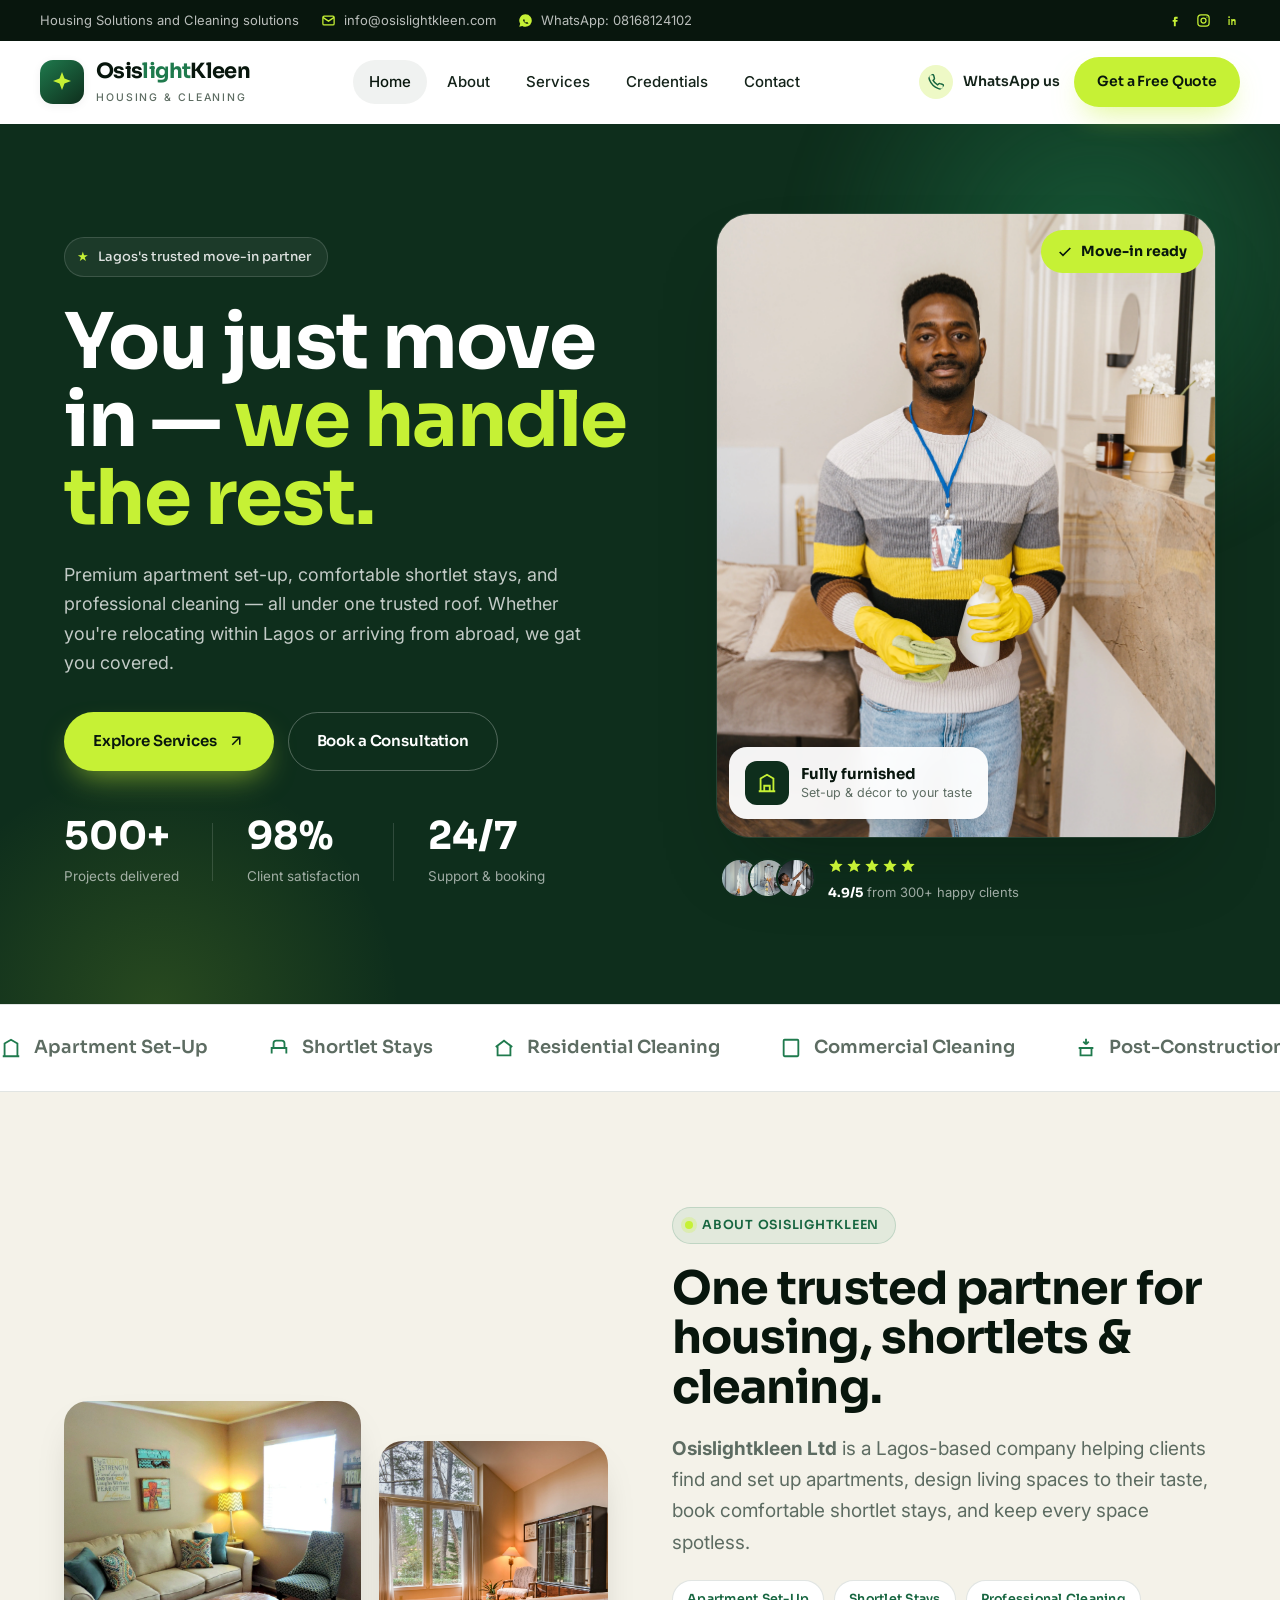
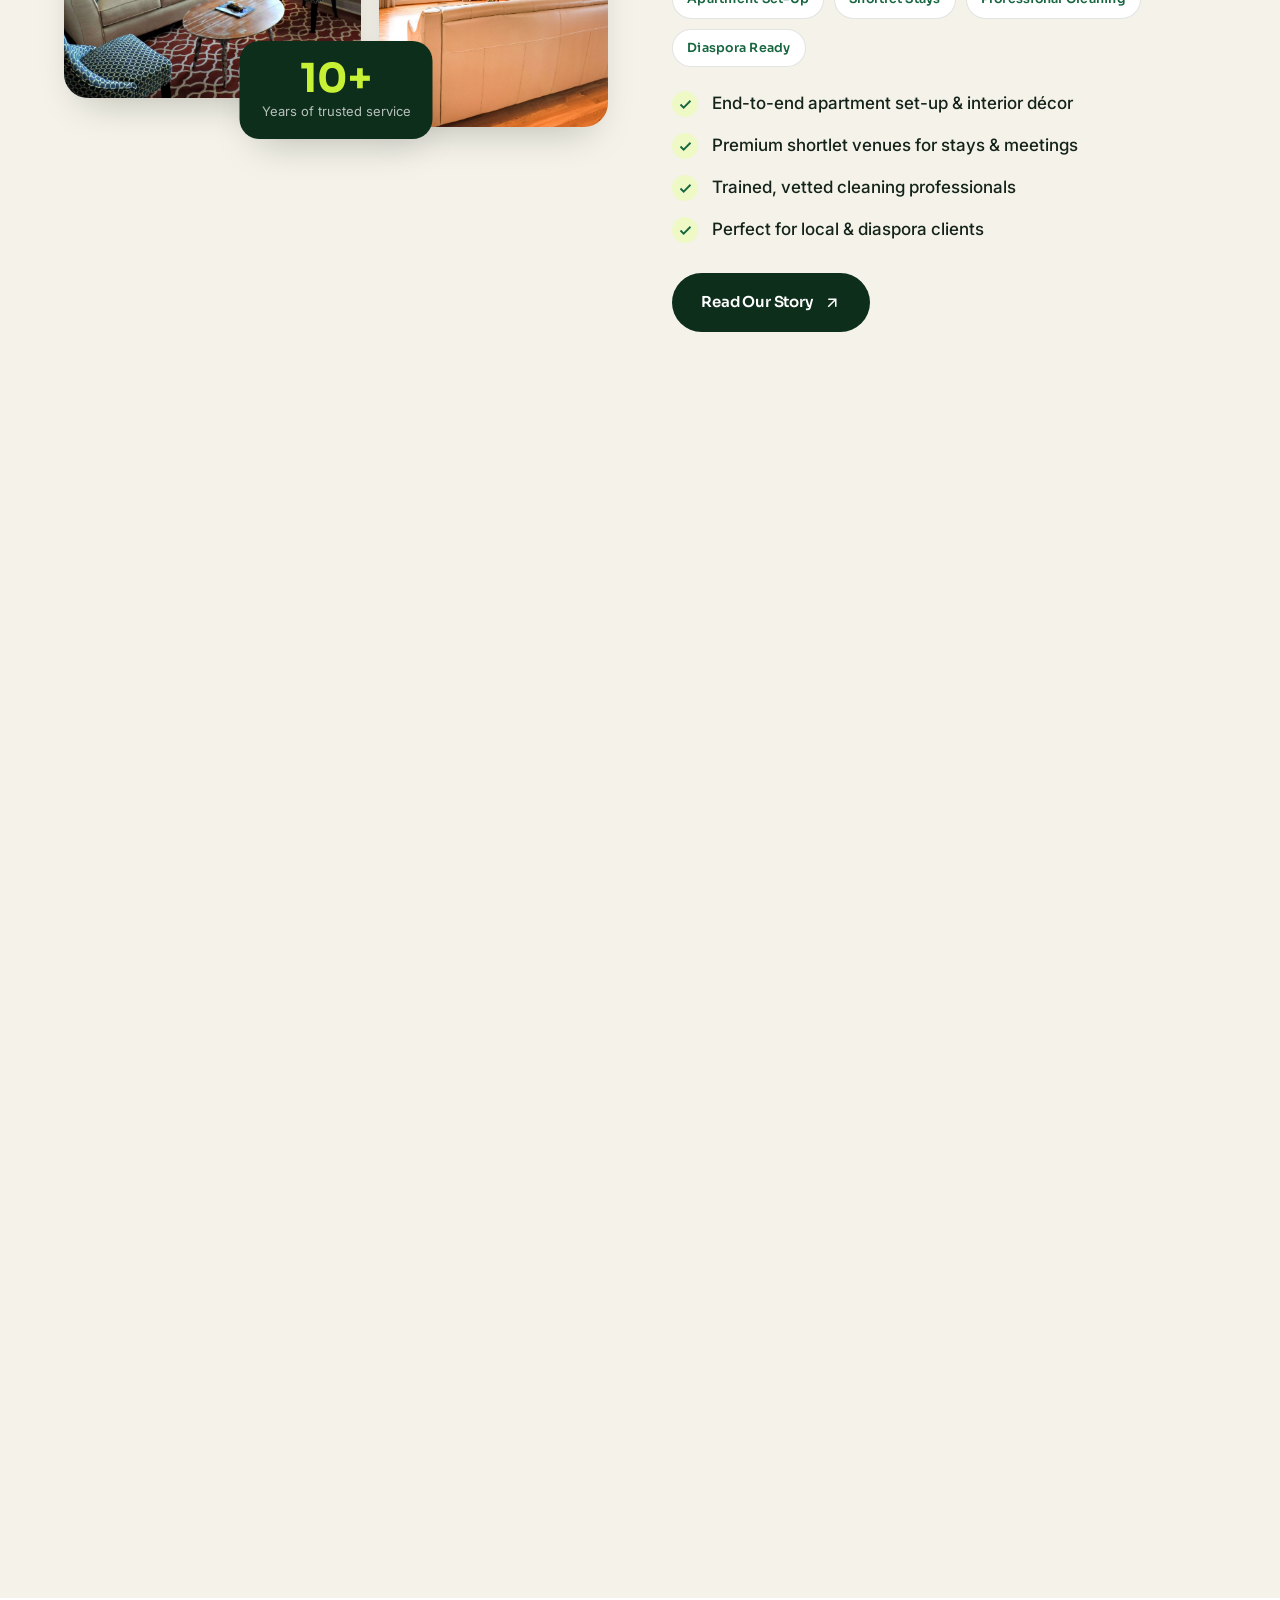
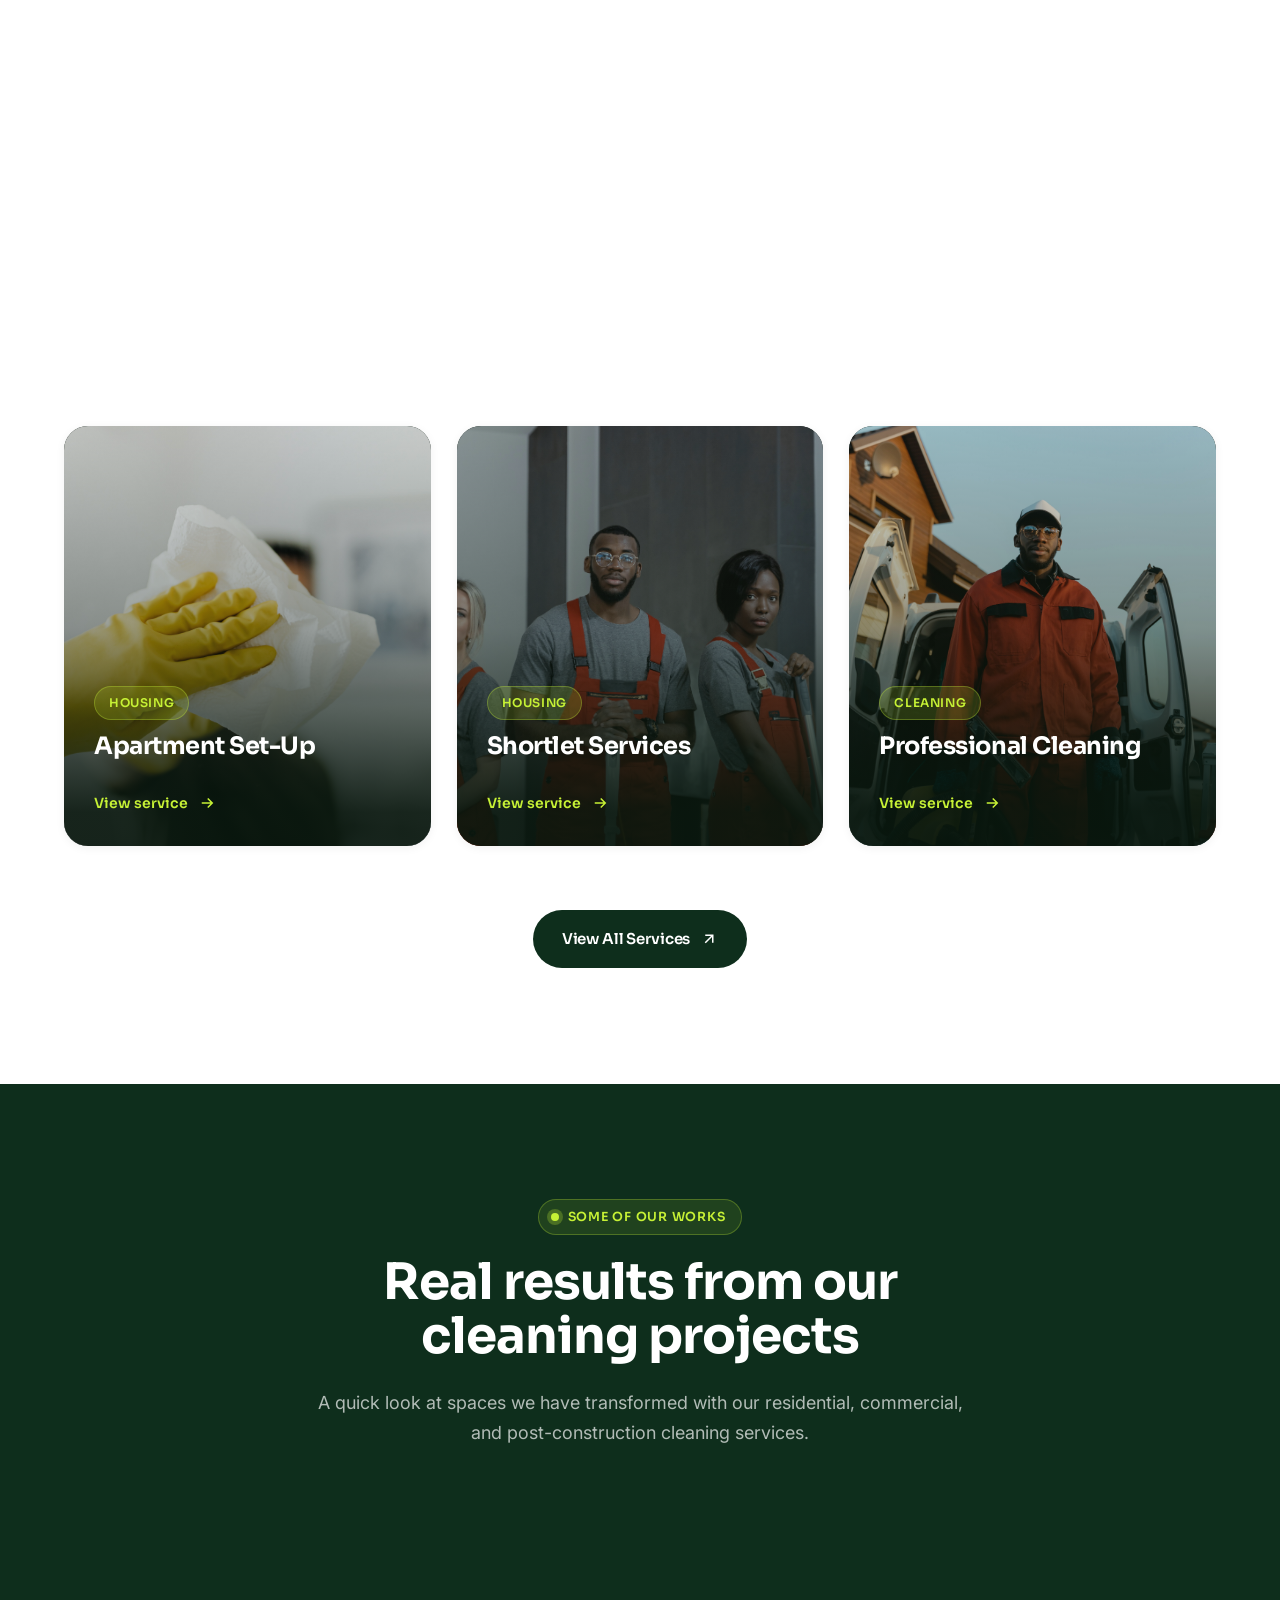
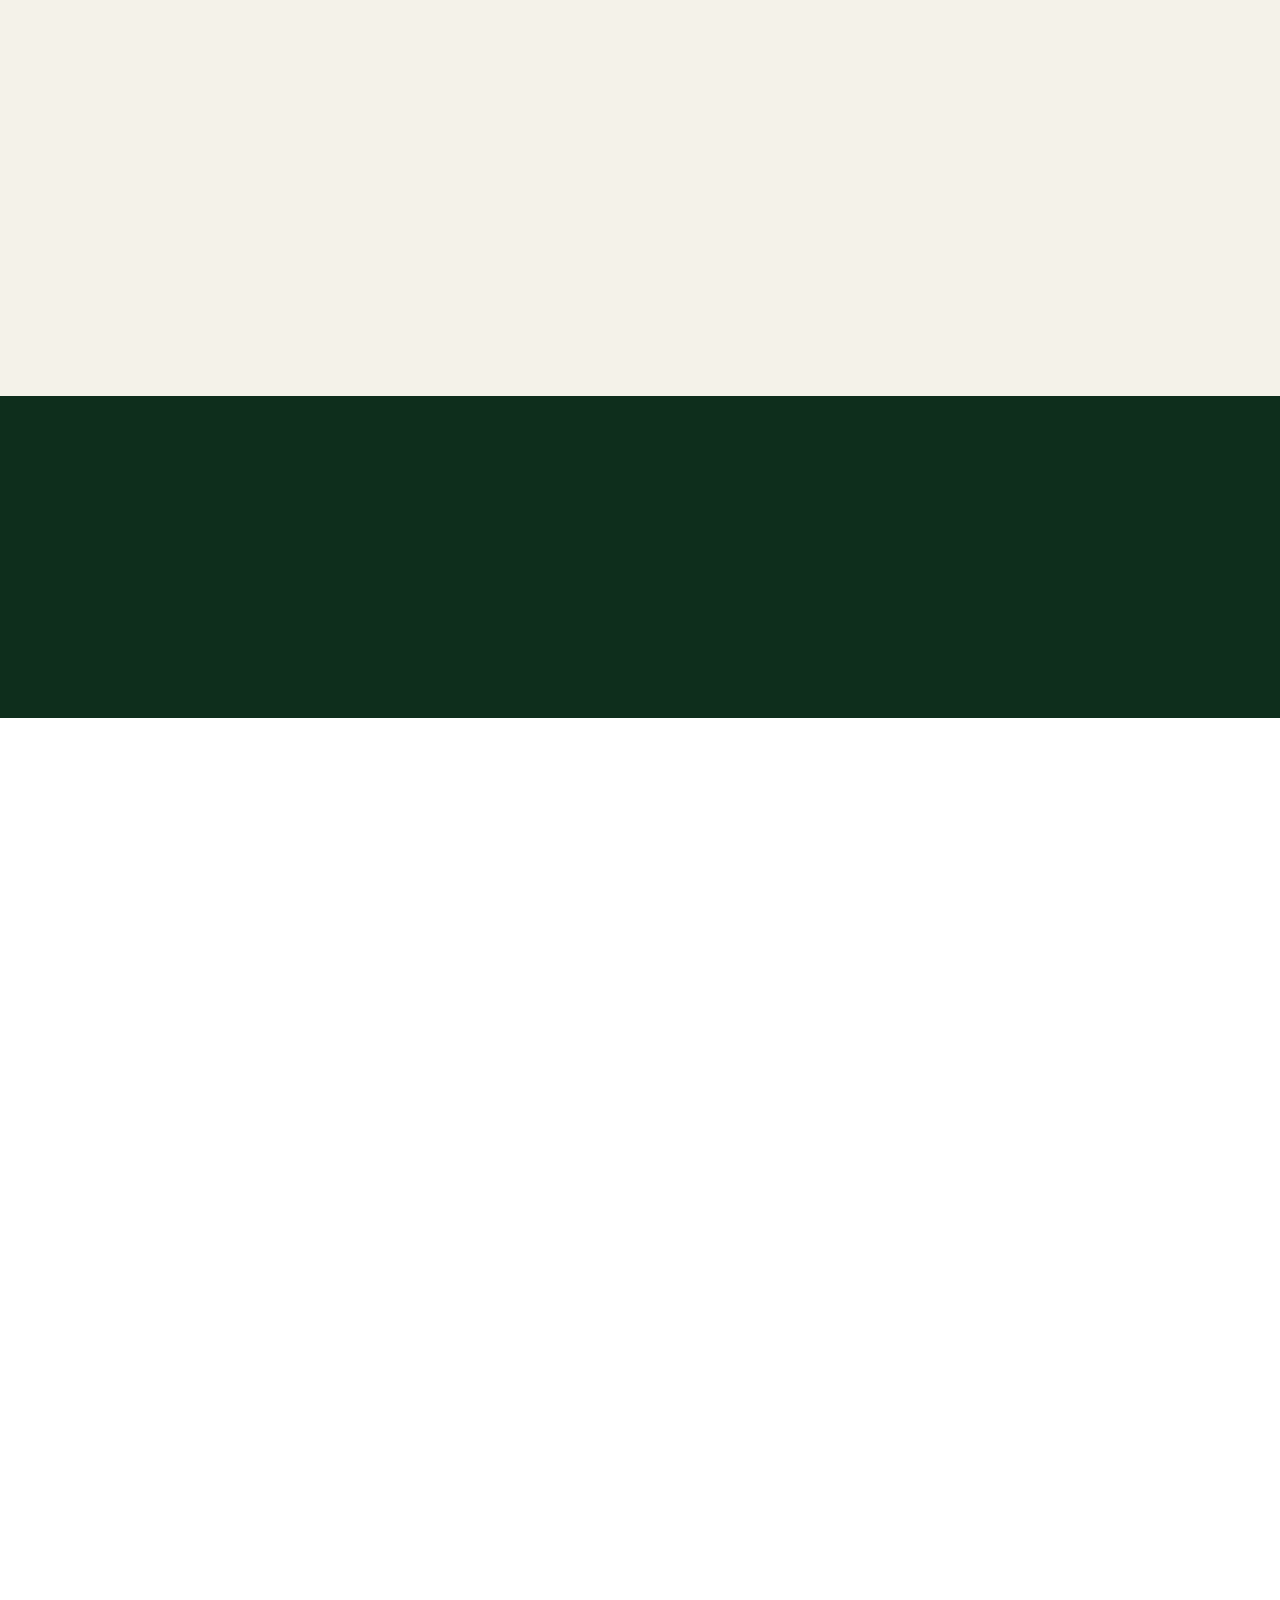
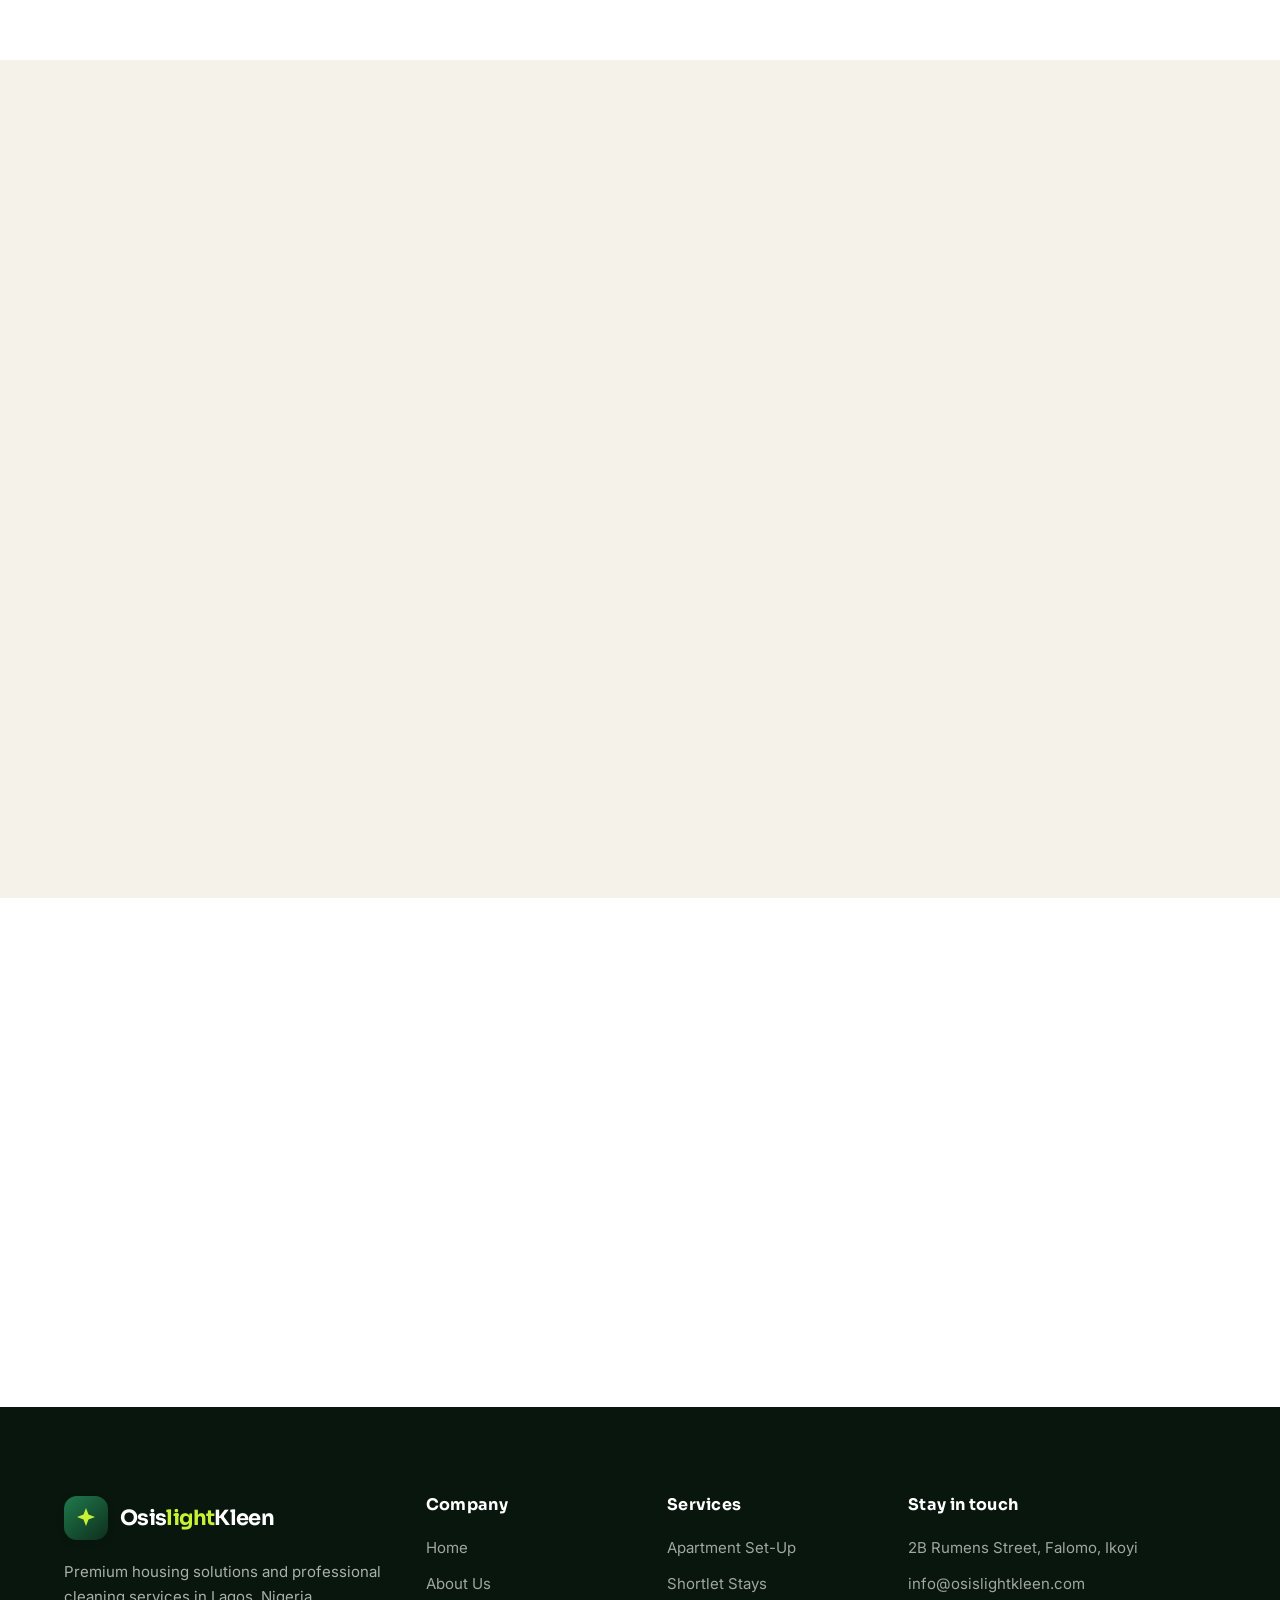
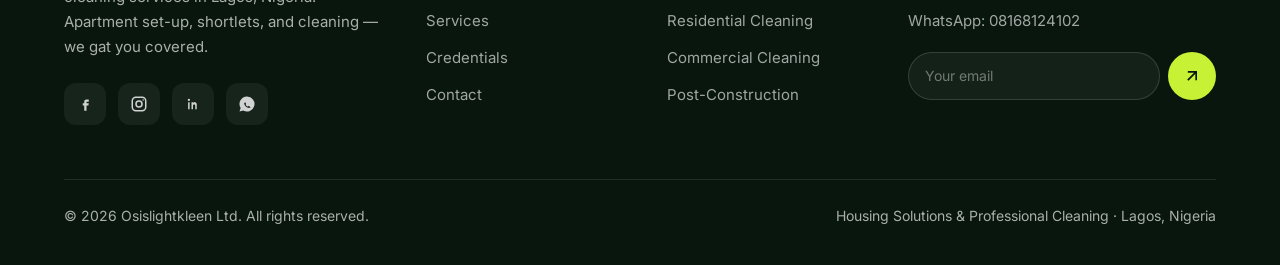
==== commit 946c1cb9: "commit" ====
--- a/index.html
+++ b/index.html
@@ -105,7 +105,7 @@
 				</div>
 				<div class="olk-hero__media reveal" data-delay="2">
 					<div class="olk-hero__frame">
-						<img src="assets/images/pexels-ai25studioai-7345430.jpg" alt="Beautifully set-up Lagos apartment">
+						<img src="assets/images/pexels-ai25studioai-7345430.webp" alt="Beautifully set-up Lagos apartment">
 						<div class="olk-hero__chip">
 							<svg viewBox="0 0 24 24" fill="none" stroke="currentColor" stroke-width="2.4"><path d="M20 6 9 17l-5-5"/></svg>
 							Move-in ready
@@ -120,8 +120,8 @@
 					</div>
 					<div class="olk-hero__rating">
 						<div class="olk-hero__avatars">
-							<img src="assets/images/pexels-tima-miroshnichenko-6195954.jpg" alt="">
-							<img src="assets/images/pexels-tima-miroshnichenko-6195957.jpg" alt="">
+							<img src="assets/images/pexels-tima-miroshnichenko-6195954.webp" alt="">
+							<img src="assets/images/pexels-tima-miroshnichenko-6195957.webp" alt="">
 							<img src="assets/images/pexels-mart-production-7641240.jpg" alt="">
 						</div>
 						<div>
@@ -165,8 +165,8 @@
 			<div class="olk-about">
 				<div class="olk-about__media reveal">
 					<div class="olk-about__stack">
-						<img class="img-a" src="assets/images/living%20(5).jpg" alt="Premium living space by Osislightkleen">
-						<img class="img-b" src="assets/images/living%20(6).jpg" alt="Professionally finished interior">
+						<img class="img-a" src="assets/images/living%20(5).webp" alt="Premium living space by Osislightkleen">
+						<img class="img-b" src="assets/images/living%20(6).webp" alt="Professionally finished interior">
 					</div>
 					<div class="olk-about__badge">
 						<b>10+</b>
@@ -262,7 +262,7 @@
 					</div>
 				</article>
 				<article class="olk-service reveal" data-delay="1">
-					<img src="assets/images/pexels-tima-miroshnichenko-6195121.jpg" alt="Shortlet accommodation">
+					<img src="assets/images/pexels-tima-miroshnichenko-6195121.webp" alt="Shortlet accommodation">
 					<div class="olk-service__body">
 						<span class="olk-service__tag">Housing</span>
 						<h3>Shortlet Services</h3>
@@ -271,7 +271,7 @@
 					</div>
 				</article>
 				<article class="olk-service reveal" data-delay="2">
-					<img src="assets/images/pexels-tima-miroshnichenko-6196233.jpg" alt="Residential cleaning">
+					<img src="assets/images/pexels-tima-miroshnichenko-6196233.webp" alt="Residential cleaning">
 					<div class="olk-service__body">
 						<span class="olk-service__tag">Cleaning</span>
 						<h3>Professional Cleaning</h3>
@@ -309,35 +309,35 @@
 				</div>
 				<div class="olk-works__track" id="works-track">
 					<article class="olk-work-card">
-						<img src="assets/images/living%20(1).jpg" alt="Living space cleaning result">
+						<img src="assets/images/living%20(1).webp" alt="Living space cleaning result">
 						<div class="olk-work-card__meta"><h4>Living Room Refresh</h4><p>Residential</p></div>
 					</article>
 					<article class="olk-work-card">
-						<img src="assets/images/living%20(2).jpg" alt="Apartment interior cleaning result">
+						<img src="assets/images/living%20(2).webp" alt="Apartment interior cleaning result">
 						<div class="olk-work-card__meta"><h4>Apartment Set-Up</h4><p>Housing</p></div>
 					</article>
 					<article class="olk-work-card">
-						<img src="assets/images/living%20(3).jpg" alt="Premium interior finish cleaning">
+						<img src="assets/images/living%20(3).webp" alt="Premium interior finish cleaning">
 						<div class="olk-work-card__meta"><h4>Premium Finish</h4><p>Deep Clean</p></div>
 					</article>
 					<article class="olk-work-card">
-						<img src="assets/images/living%20(4).jpg" alt="Home interior cleaning project">
+						<img src="assets/images/living%20(4).webp" alt="Home interior cleaning project">
 						<div class="olk-work-card__meta"><h4>Home Interior</h4><p>Our Work</p></div>
 					</article>
 					<article class="olk-work-card">
-						<img src="assets/images/living%20(5).jpg" alt="Styled living space project">
+						<img src="assets/images/living%20(5).webp" alt="Styled living space project">
 						<div class="olk-work-card__meta"><h4>Styled Living Space</h4><p>Set-Up</p></div>
 					</article>
 					<article class="olk-work-card">
-						<img src="assets/images/living%20(6).jpg" alt="Shortlet style interior">
+						<img src="assets/images/living%20(6).webp" alt="Shortlet style interior">
 						<div class="olk-work-card__meta"><h4>Shortlet Ready</h4><p>Shortlet</p></div>
 					</article>
 					<article class="olk-work-card">
-						<img src="assets/images/living%20(7).jpg" alt="Full apartment refresh">
+						<img src="assets/images/living%20(7).webp" alt="Full apartment refresh">
 						<div class="olk-work-card__meta"><h4>Apartment Refresh</h4><p>Cleaning</p></div>
 					</article>
 					<article class="olk-work-card">
-						<img src="assets/images/living%20(8).jpg" alt="Complete home makeover clean">
+						<img src="assets/images/living%20(8).webp" alt="Complete home makeover clean">
 						<div class="olk-work-card__meta"><h4>Complete Home Clean</h4><p>Premium</p></div>
 					</article>
 				</div>
@@ -440,7 +440,7 @@
 						</span>
 						<p class="olk-testi__text">"I relocated to Lagos from abroad and Osislightkleen set up my entire apartment before I arrived. I literally just walked in and everything was perfect — furniture, décor, spotless. Unreal service."</p>
 						<div class="olk-testi__person">
-							<img src="assets/images/pexels-tima-miroshnichenko-6195954.jpg" alt="">
+							<img src="assets/images/pexels-tima-miroshnichenko-6195954.webp" alt="">
 							<div><b>Adaeze O.</b><span>Diaspora client · Lekki, Lagos</span></div>
 						</div>
 					</div>
@@ -454,7 +454,7 @@
 						</span>
 						<p class="olk-testi__text">"We use them for our office cleaning and the difference is night and day. Professional, punctual, and thorough. Our workspace has never looked better."</p>
 						<div class="olk-testi__person">
-							<img src="assets/images/pexels-tima-miroshnichenko-6195957.jpg" alt="">
+							<img src="assets/images/pexels-tima-miroshnichenko-6195957.webp" alt="">
 							<div><b>Tunde A.</b><span>Business owner · Victoria Island</span></div>
 						</div>
 					</div>
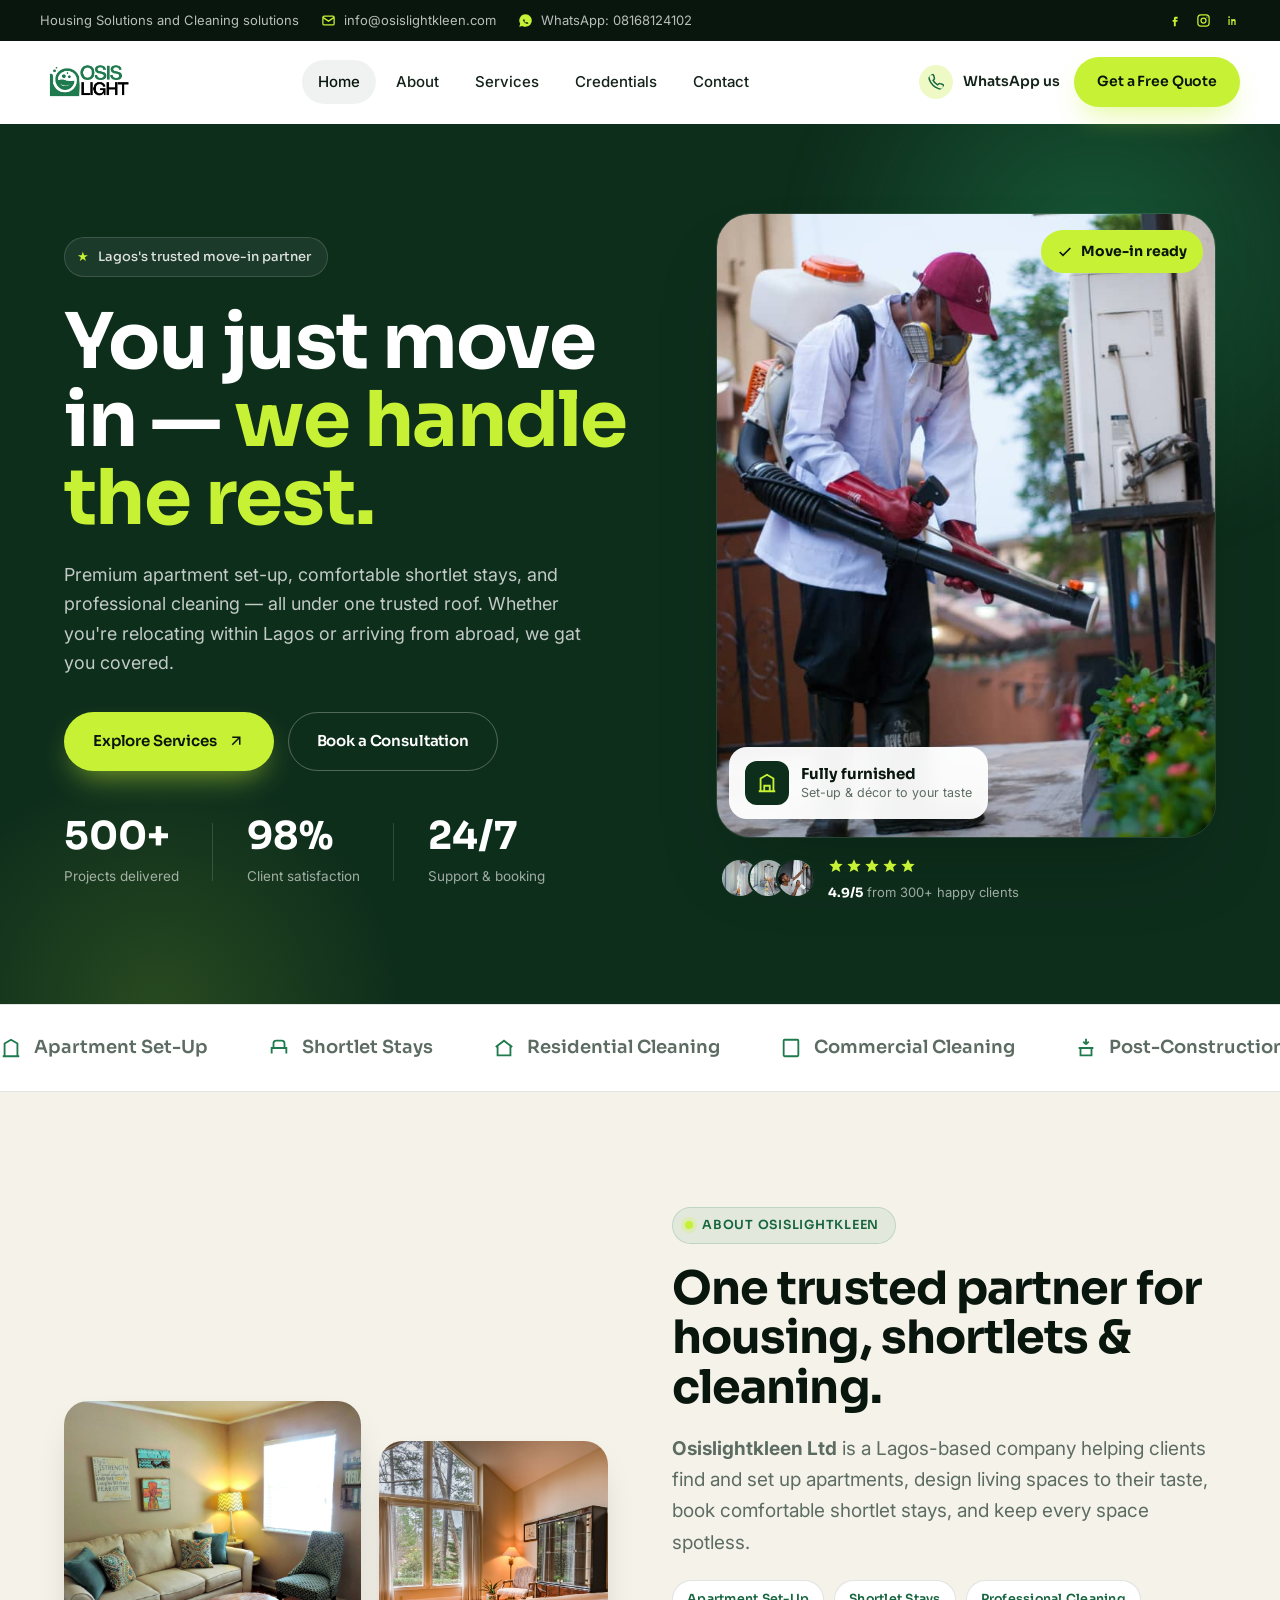
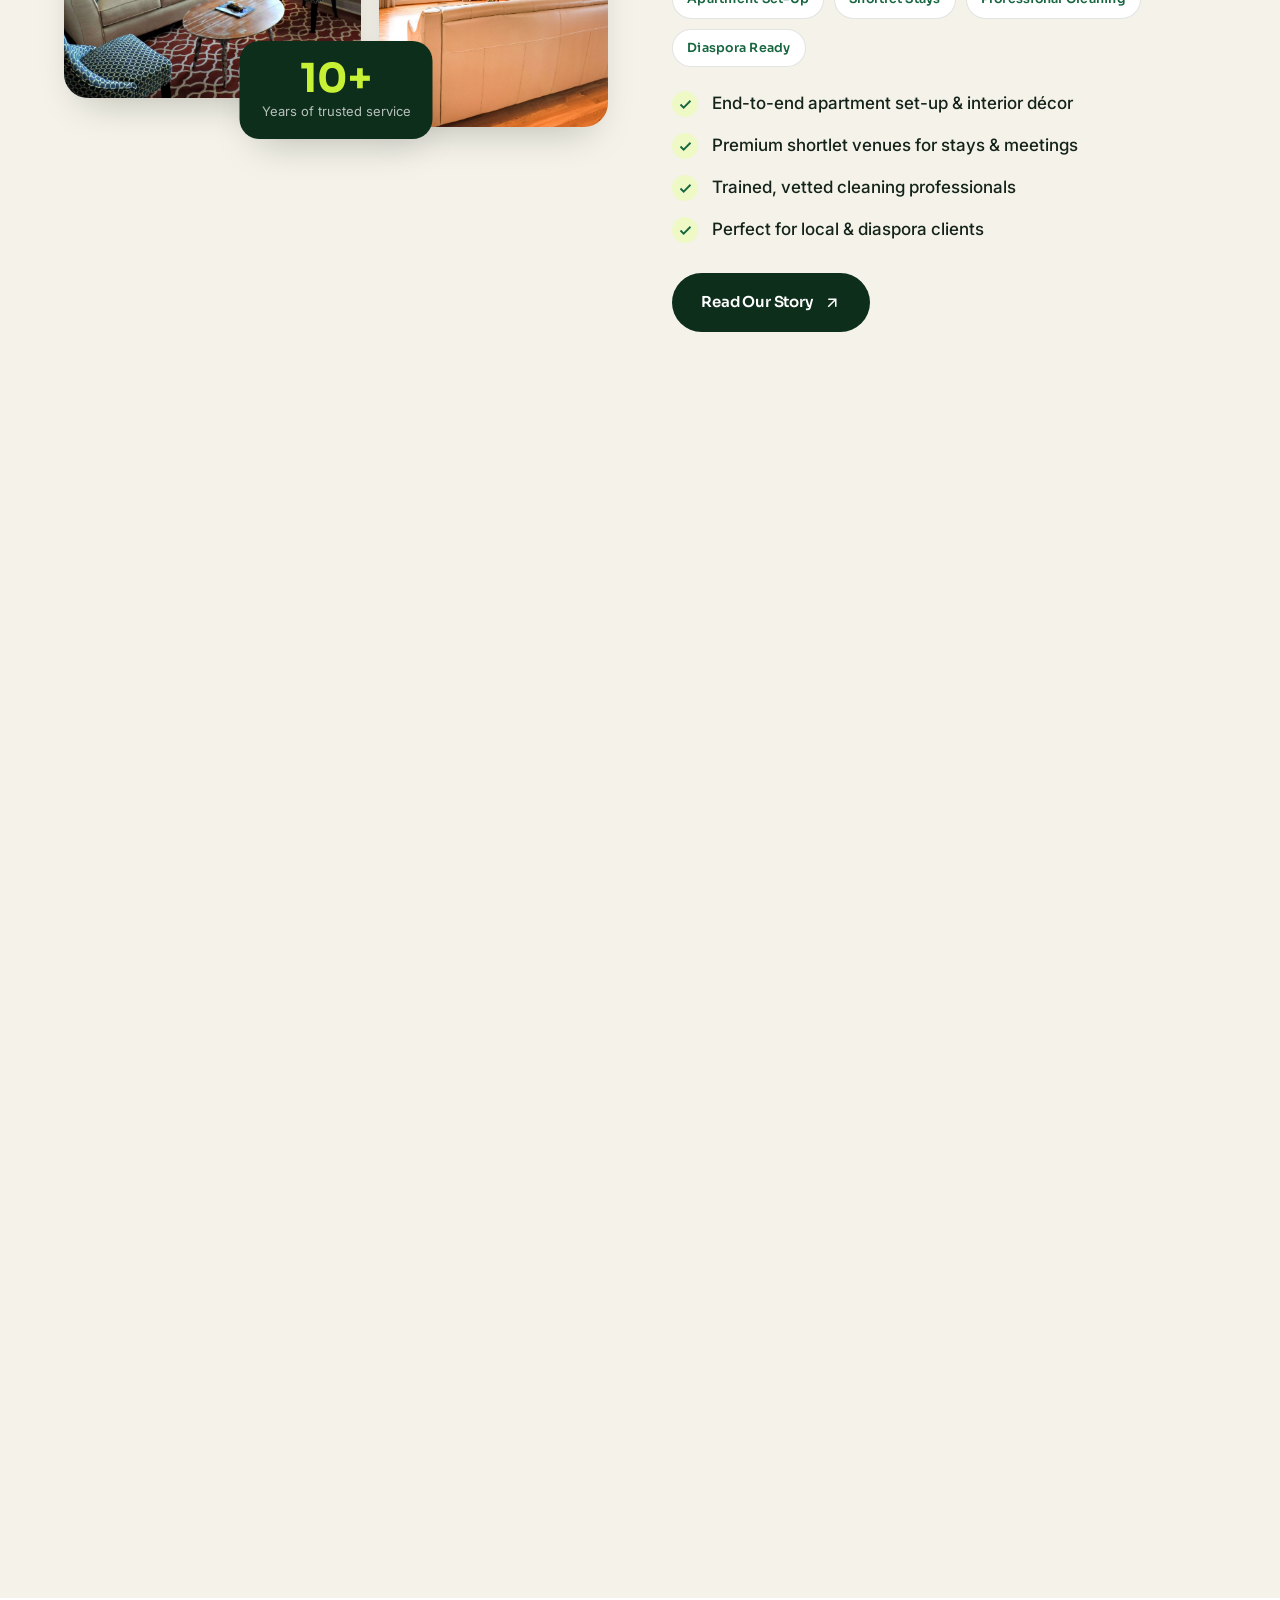
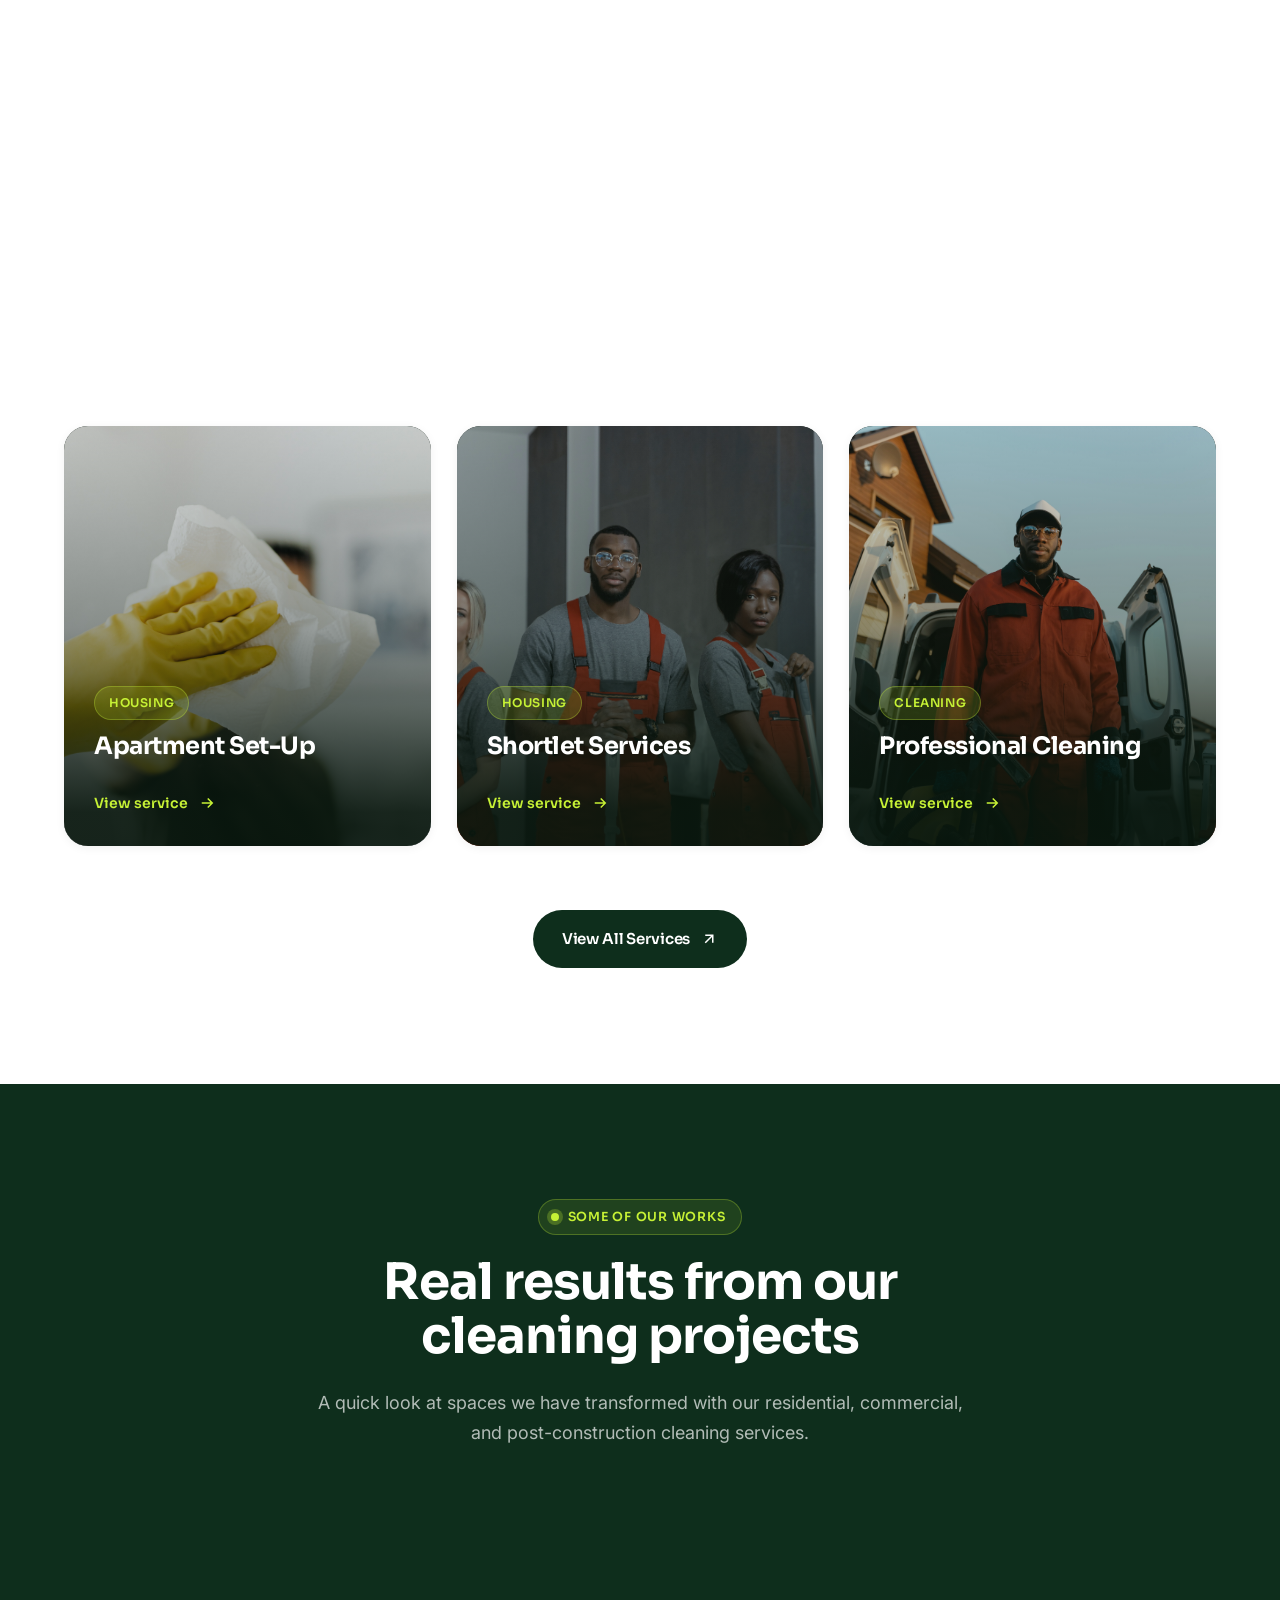
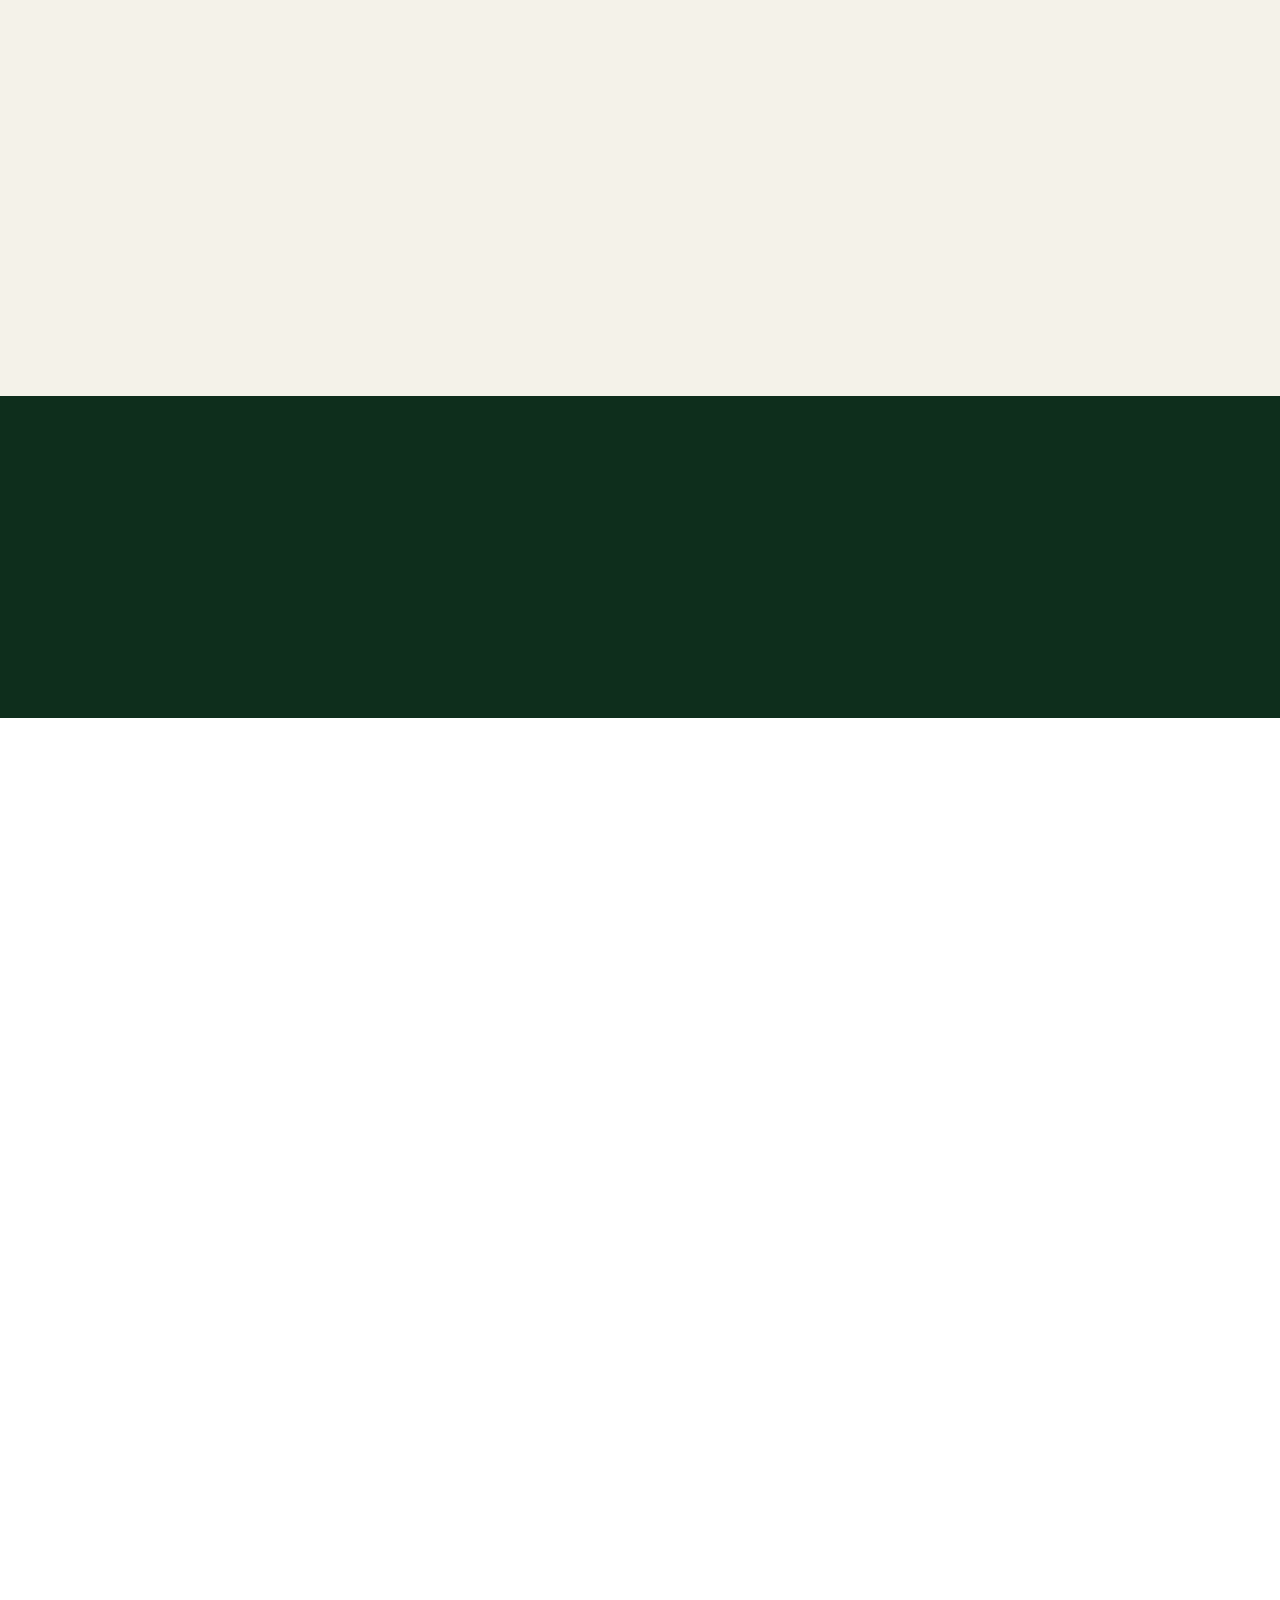
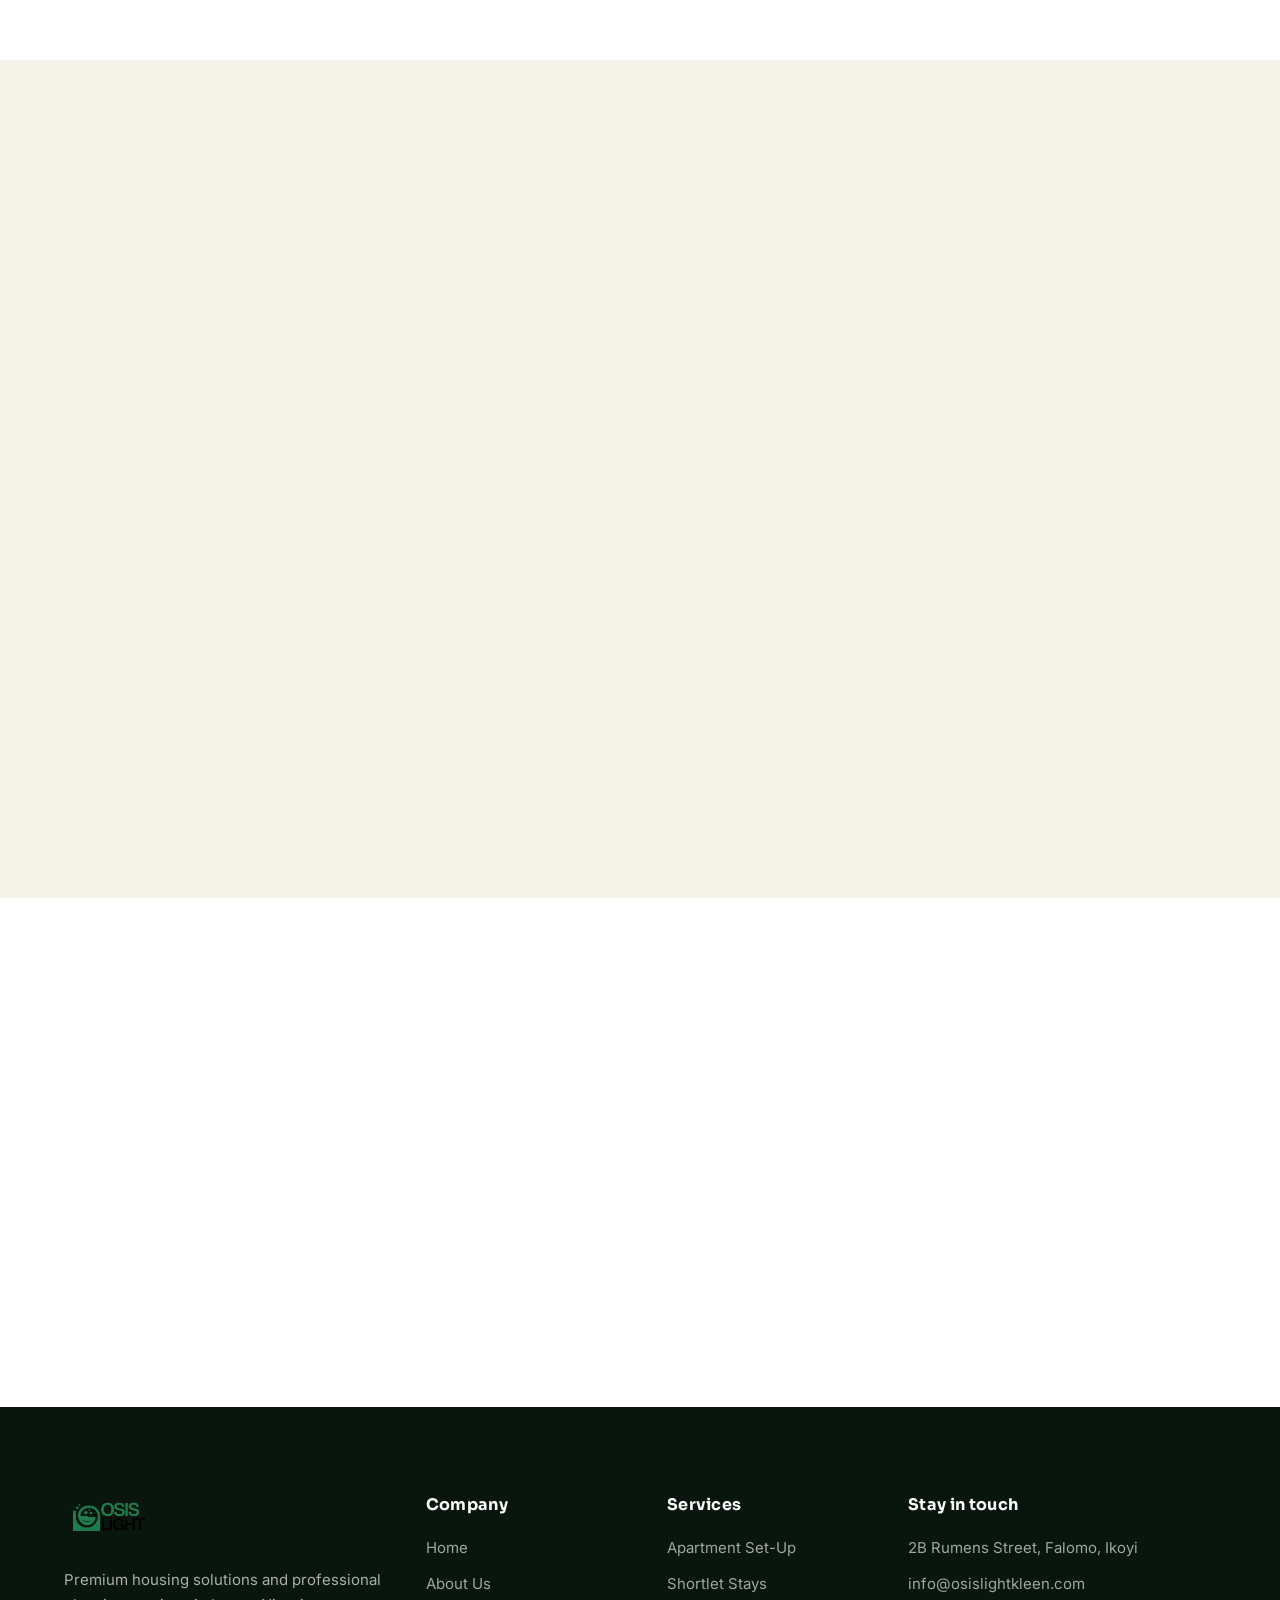
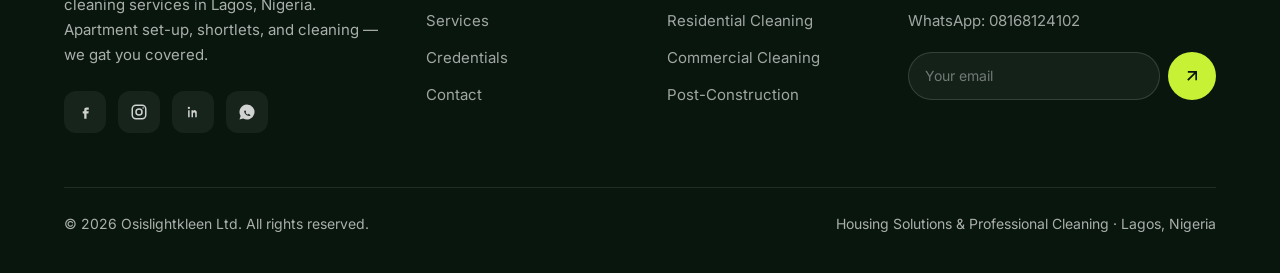
==== commit bda19c12: "commit" ====
--- a/index.html
+++ b/index.html
@@ -4,9 +4,30 @@
 	<meta charset="utf-8">
 	<meta http-equiv="X-UA-Compatible" content="IE=edge">
 	<meta name="viewport" content="width=device-width, initial-scale=1">
-	<title>Osislightkleen | Premium Housing Solutions & Professional Cleaning in Lagos</title>
+	<title>Osislightkleen | Premium Housing Solutions &amp; Professional Cleaning in Lagos</title>
 	<meta name="description" content="Osislightkleen Ltd delivers premium apartment set-up, shortlet accommodation, and professional cleaning services across Lagos, Nigeria. You just move in — we handle the rest.">
-	<link rel="shortcut icon" type="image/x-icon" href="favicon.ico">
+	<meta name="keywords" content="Osislightkleen, housing solutions Lagos, apartment set-up, shortlet Lagos, professional cleaning Lagos, move-in ready apartments, residential cleaning Nigeria, diaspora housing Nigeria">
+	<meta name="author" content="Osislightkleen Ltd">
+	<meta name="robots" content="index, follow">
+	<link rel="canonical" href="https://osislightkleen.com/">
+	<meta name="theme-color" content="#0E2E1C">
+	<meta name="msapplication-TileColor" content="#0E2E1C">
+	<link rel="apple-touch-icon" sizes="180x180" href="assets/images/apple-touch-icon.png">
+	<link rel="icon" type="image/png" sizes="32x32" href="assets/images/favicon-32x32.png">
+	<link rel="icon" type="image/png" sizes="16x16" href="assets/images/favicon-16x16.png">
+	<link rel="shortcut icon" href="assets/images/favicon.ico">
+	<link rel="manifest" href="assets/images/site.webmanifest">
+	<meta property="og:type" content="website">
+	<meta property="og:site_name" content="Osislightkleen">
+	<meta property="og:locale" content="en_NG">
+	<meta property="og:url" content="https://osislightkleen.com/">
+	<meta property="og:title" content="Osislightkleen | Premium Housing Solutions &amp; Professional Cleaning in Lagos">
+	<meta property="og:description" content="Premium apartment set-up, shortlet stays, and professional cleaning across Lagos. You just move in — we handle the rest.">
+	<meta property="og:image" content="https://osislightkleen.com/assets/images/hero.jpeg">
+	<meta name="twitter:card" content="summary_large_image">
+	<meta name="twitter:title" content="Osislightkleen | Housing &amp; Cleaning in Lagos">
+	<meta name="twitter:description" content="Premium apartment set-up, shortlet stays, and professional cleaning across Lagos. You just move in — we handle the rest.">
+	<meta name="twitter:image" content="https://osislightkleen.com/assets/images/hero.jpeg">
 	<link rel="preconnect" href="https://fonts.googleapis.com">
 	<link rel="preconnect" href="https://fonts.gstatic.com" crossorigin>
 	<link href="https://fonts.googleapis.com/css2?family=Sora:wght@400;500;600;700;800&family=Inter:wght@400;500;600&display=swap" rel="stylesheet">
@@ -34,11 +55,7 @@
 	<header class="olk-header">
 		<div class="container olk-header__inner">
 			<a href="index.html" class="site-logo">
-				<span class="site-logo__mark"><svg viewBox="0 0 24 24" fill="none" stroke="currentColor" stroke-width="1.8"><path d="M12 2 9.5 8.5 3 11l6.5 2.5L12 20l2.5-6.5L21 11l-6.5-2.5Z" fill="currentColor" stroke="none"/></svg></span>
-				<span>
-					<span class="site-logo__text"><span class="logo-osis">Osis</span><span class="logo-light">light</span><span class="logo-kleen">Kleen</span></span>
-					<span class="site-logo__sub">Housing &amp; Cleaning</span>
-				</span>
+				<img src="assets/images/osis-logo.png" alt="Osislightkleen" class="site-logo__img">
 			</a>
 			<nav>
 				<ul class="olk-nav">
@@ -66,7 +83,7 @@
 	<div class="olk-backdrop"></div>
 	<aside class="olk-drawer">
 		<div class="olk-drawer__head">
-			<span class="site-logo__text" style="color:#fff"><span style="color:#fff">Osis</span><span style="color:var(--lime)">light</span><span style="color:#fff">Kleen</span></span>
+			<a href="index.html" class="site-logo"><img src="assets/images/osis-logo.png" alt="Osislightkleen" class="site-logo__img"></a>
 			<button class="olk-drawer__close" aria-label="Close menu"><svg viewBox="0 0 24 24" fill="none" stroke="currentColor" stroke-width="2"><path d="M6 6l12 12M18 6 6 18"/></svg></button>
 		</div>
 		<nav>
@@ -105,7 +122,7 @@
 				</div>
 				<div class="olk-hero__media reveal" data-delay="2">
 					<div class="olk-hero__frame">
-						<img src="assets/images/pexels-ai25studioai-7345430.webp" alt="Beautifully set-up Lagos apartment">
+						<img src="assets/images/hero.jpeg" alt="Beautifully set-up Lagos apartment by Osislightkleen">
 						<div class="olk-hero__chip">
 							<svg viewBox="0 0 24 24" fill="none" stroke="currentColor" stroke-width="2.4"><path d="M20 6 9 17l-5-5"/></svg>
 							Move-in ready
@@ -537,8 +554,7 @@
 			<div class="olk-footer__grid">
 				<div class="olk-footer__brand">
 					<a href="index.html" class="site-logo">
-						<span class="site-logo__mark"><svg viewBox="0 0 24 24" fill="none" stroke="currentColor" stroke-width="1.8"><path d="M12 2 9.5 8.5 3 11l6.5 2.5L12 20l2.5-6.5L21 11l-6.5-2.5Z" fill="currentColor" stroke="none"/></svg></span>
-						<span class="site-logo__text"><span class="logo-osis">Osis</span><span class="logo-light">light</span><span class="logo-kleen">Kleen</span></span>
+						<img src="assets/images/osis-logo.png" alt="Osislightkleen" class="site-logo__img">
 					</a>
 					<p>Premium housing solutions and professional cleaning services in Lagos, Nigeria. Apartment set-up, shortlets, and cleaning — we gat you covered.</p>
 					<div class="olk-footer__socials">
--- a/assets/css/osislightkleen.css
+++ b/assets/css/osislightkleen.css
@@ -265,6 +265,19 @@
 
 /* Logo */
 .site-logo { display: inline-flex; align-items: center; gap: 12px; }
+.site-logo__img {
+	display: block;
+	height: 48px;
+	width: auto;
+	max-width: 160px;
+	object-fit: contain;
+	border-radius: 8px;
+}
+.olk-footer .site-logo__img,
+.olk-drawer .site-logo__img {
+	height: 44px;
+	max-width: 148px;
+}
 .site-logo__mark {
 	width: 44px; height: 44px;
 	border-radius: 13px;
@@ -948,6 +961,70 @@
 .olk-mission__card h3 { font-size: 26px; margin: 14px 0; }
 .olk-mission__card p { color: var(--muted); margin-bottom: 0; }
 .olk-mission__card p + p { margin-top: 14px; }
+
+/* CEO */
+.olk-ceo {
+	display: grid;
+	grid-template-columns: minmax(240px, 0.9fr) 1.2fr;
+	gap: clamp(36px, 5vw, 72px);
+	align-items: center;
+}
+.olk-ceo__media {
+	position: relative;
+	isolation: isolate;
+}
+.olk-ceo__media img {
+	display: block;
+	width: 100%;
+	aspect-ratio: 1 / 1;
+	object-fit: cover;
+	object-position: center top;
+	border-radius: var(--radius);
+	box-shadow: var(--shadow);
+	position: relative;
+	z-index: 1;
+}
+.olk-ceo__frame-accent {
+	position: absolute;
+	inset: 18px -18px -18px 18px;
+	border-radius: var(--radius);
+	border: 2px solid var(--lime);
+	z-index: 0;
+	pointer-events: none;
+}
+.olk-ceo__text { min-width: 0; }
+.olk-ceo h2 {
+	font-size: clamp(28px, 3.6vw, 42px);
+	margin-bottom: 8px;
+}
+.olk-ceo__role {
+	font-family: var(--display);
+	font-size: 15px;
+	font-weight: 600;
+	color: var(--green);
+	letter-spacing: 0.04em;
+	margin: 0 0 20px;
+}
+.olk-ceo__text p { color: var(--muted); margin-bottom: 14px; }
+.olk-ceo__text .olk-lead { color: var(--text); }
+.olk-ceo__tags {
+	display: flex;
+	flex-wrap: wrap;
+	gap: 10px;
+	margin-top: 24px;
+}
+.olk-ceo__tags span {
+	display: inline-flex;
+	align-items: center;
+	padding: 8px 14px;
+	font-size: 12.5px;
+	font-weight: 600;
+	letter-spacing: 0.02em;
+	color: var(--pine);
+	background: var(--lime-soft);
+	border-radius: 999px;
+	border: 1px solid rgba(31, 122, 77, 0.12);
+}
 
 .olk-pillars { display: grid; grid-template-columns: repeat(3, 1fr); gap: 24px; }
 .olk-pillar { background: #fff; border: 1px solid var(--line); border-radius: var(--radius); padding: 34px; transition: transform 0.35s var(--ease), box-shadow 0.35s; }
@@ -1113,11 +1190,20 @@
 	.olk-menu-toggle { display: grid; }
 	.olk-header__actions .olk-btn { display: none; }
 	.site-logo__sub { display: none; }
+	.site-logo__img { height: 40px; max-width: 130px; }
 	.olk-about,
 	.olk-split,
 	.olk-mission,
+	.olk-ceo,
 	.olk-contact { grid-template-columns: 1fr; gap: 36px; }
 	.olk-pillars { grid-template-columns: 1fr; }
+	.olk-ceo__media {
+		max-width: 420px;
+		margin: 0 auto;
+	}
+	.olk-ceo__frame-accent {
+		inset: 14px -14px -14px 14px;
+	}
 	.olk-about__media {
 		max-width: 520px;
 		width: 100%;
@@ -1171,6 +1257,7 @@
 	.olk-header__inner { padding: 12px 0; gap: 12px; }
 	.site-logo__text { font-size: 17px; }
 	.site-logo__mark { width: 38px; height: 38px; border-radius: 11px; }
+	.site-logo__img { height: 36px; max-width: 118px; }
 
 	.olk-hero { padding: 36px 0 48px; overflow: hidden; }
 	.olk-hero h1 { font-size: clamp(30px, 9vw, 40px); margin-bottom: 16px; }
@@ -1374,5 +1461,6 @@
 	.olk-stat span { font-size: 12px; }
 	.olk-works__track { grid-auto-columns: 86vw; }
 	.site-logo__text { font-size: 15px; }
+	.site-logo__img { height: 32px; max-width: 108px; }
 	.olk-topbar a { font-size: 11.5px; }
 }
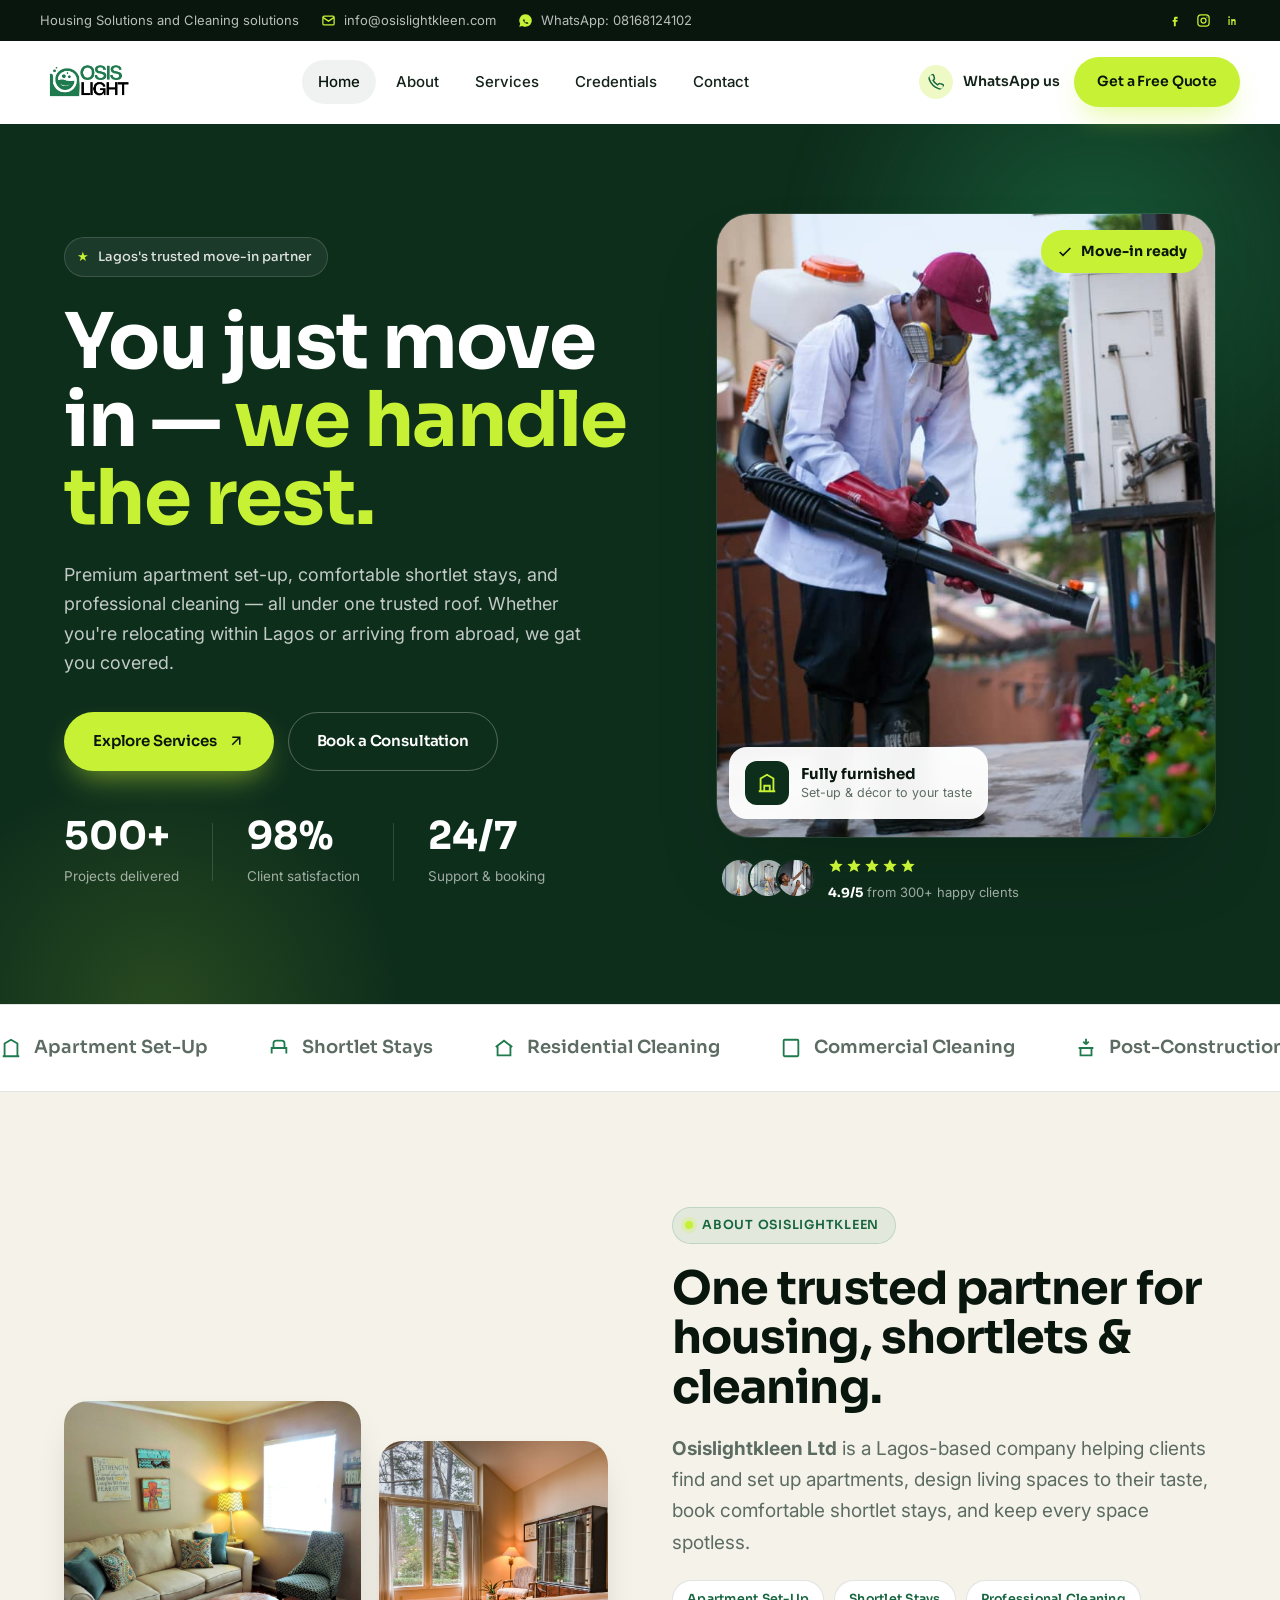
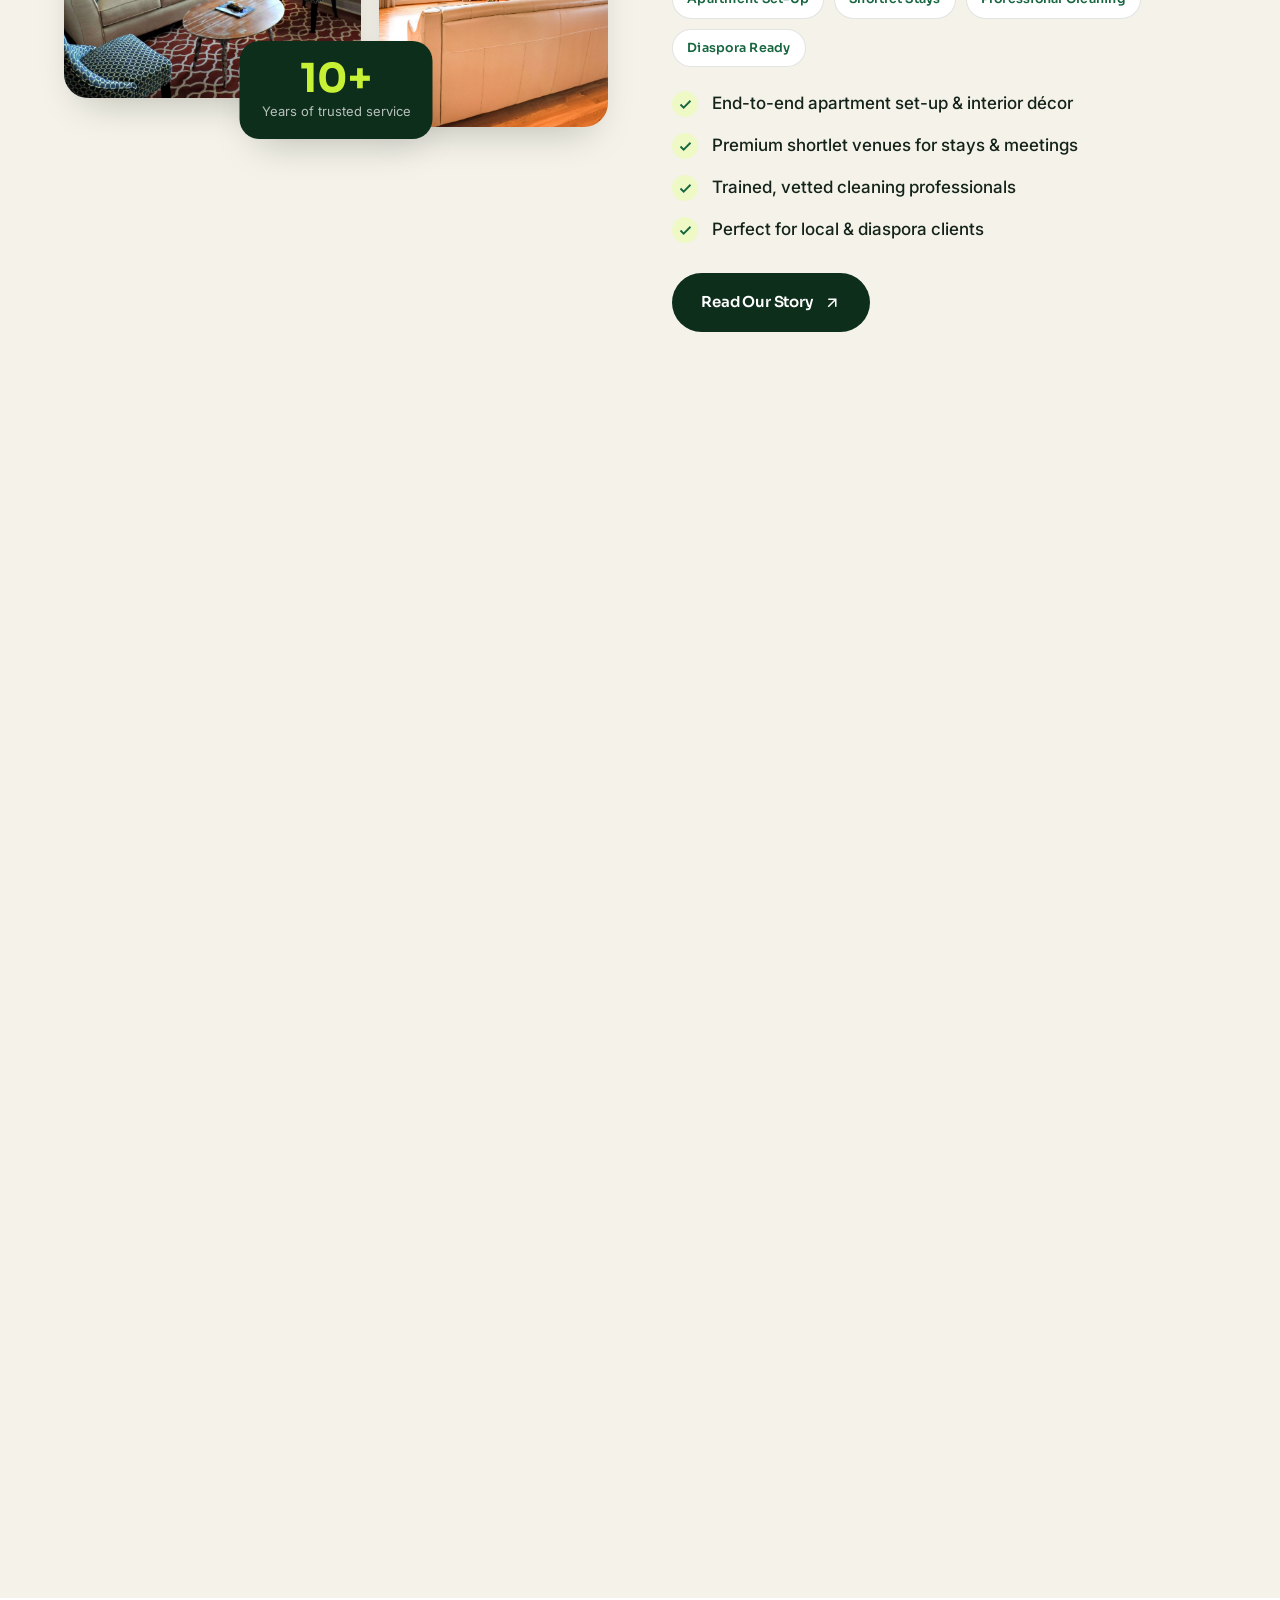
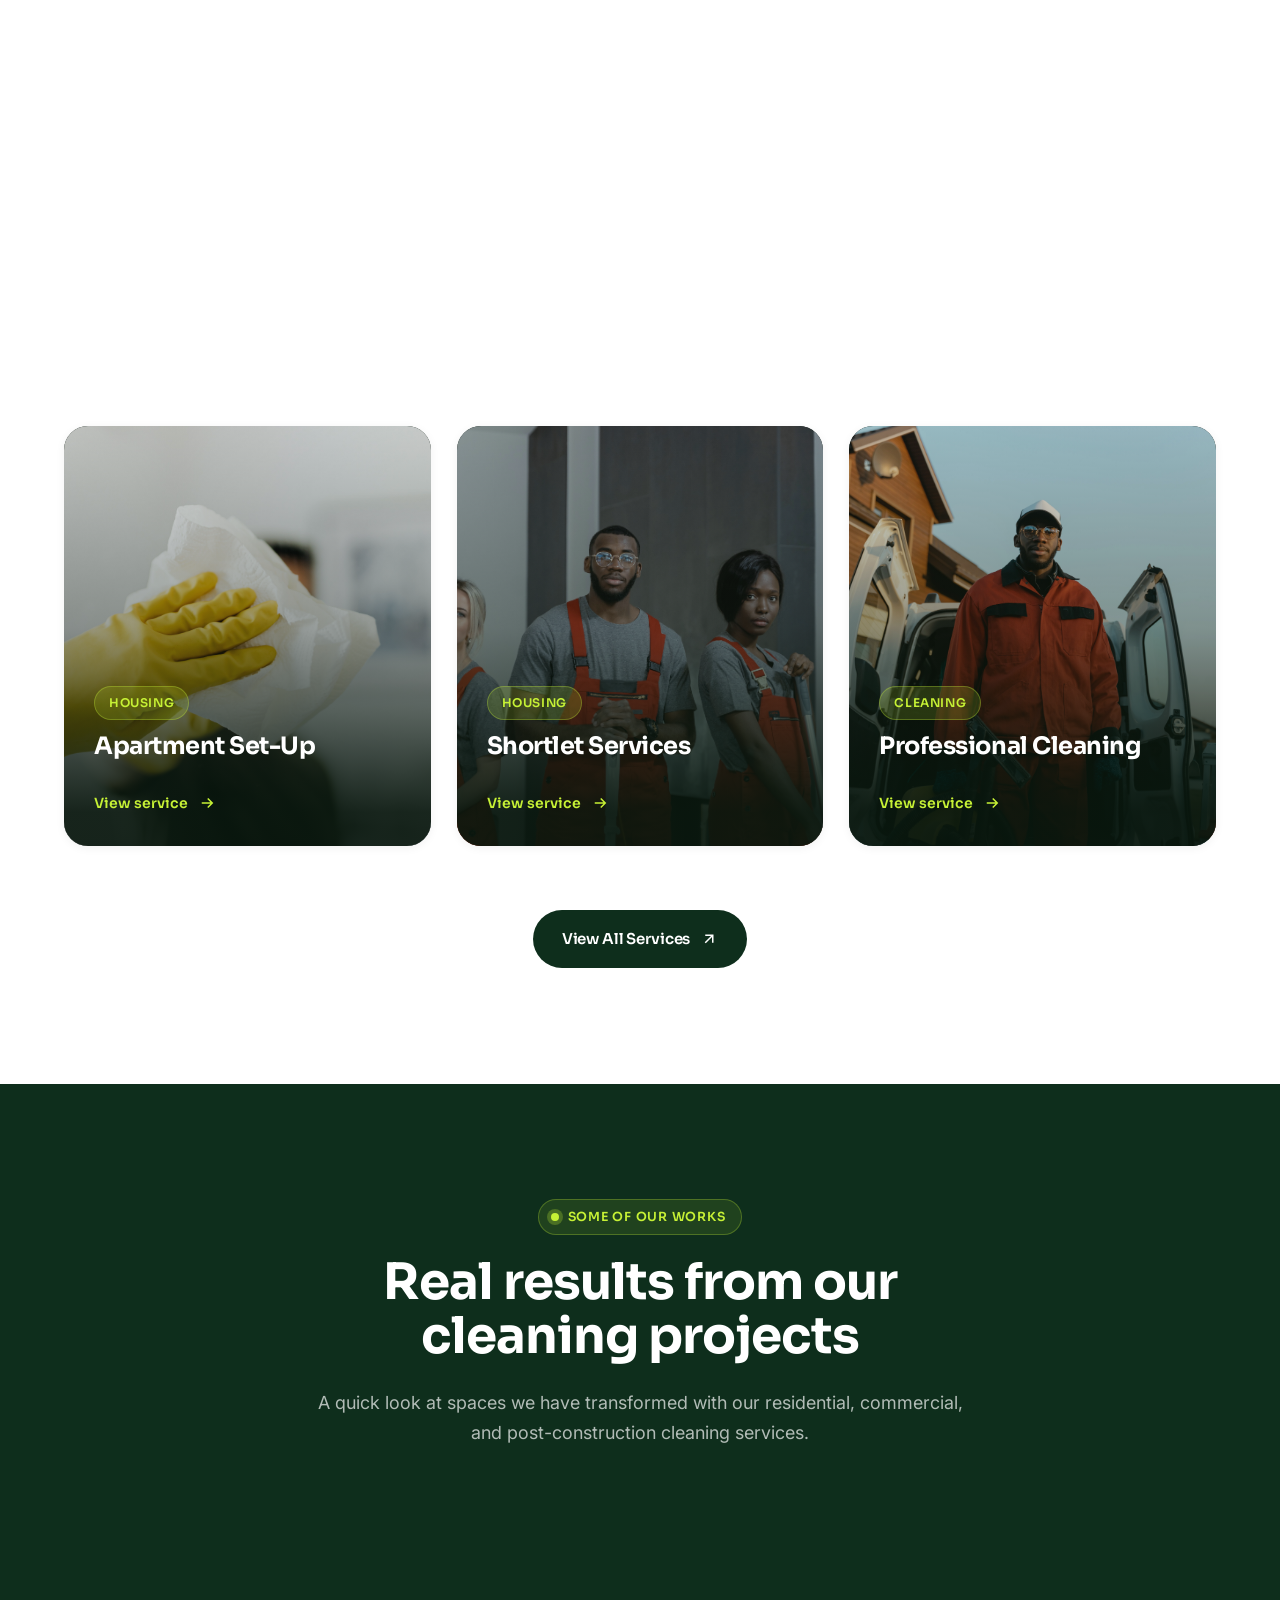
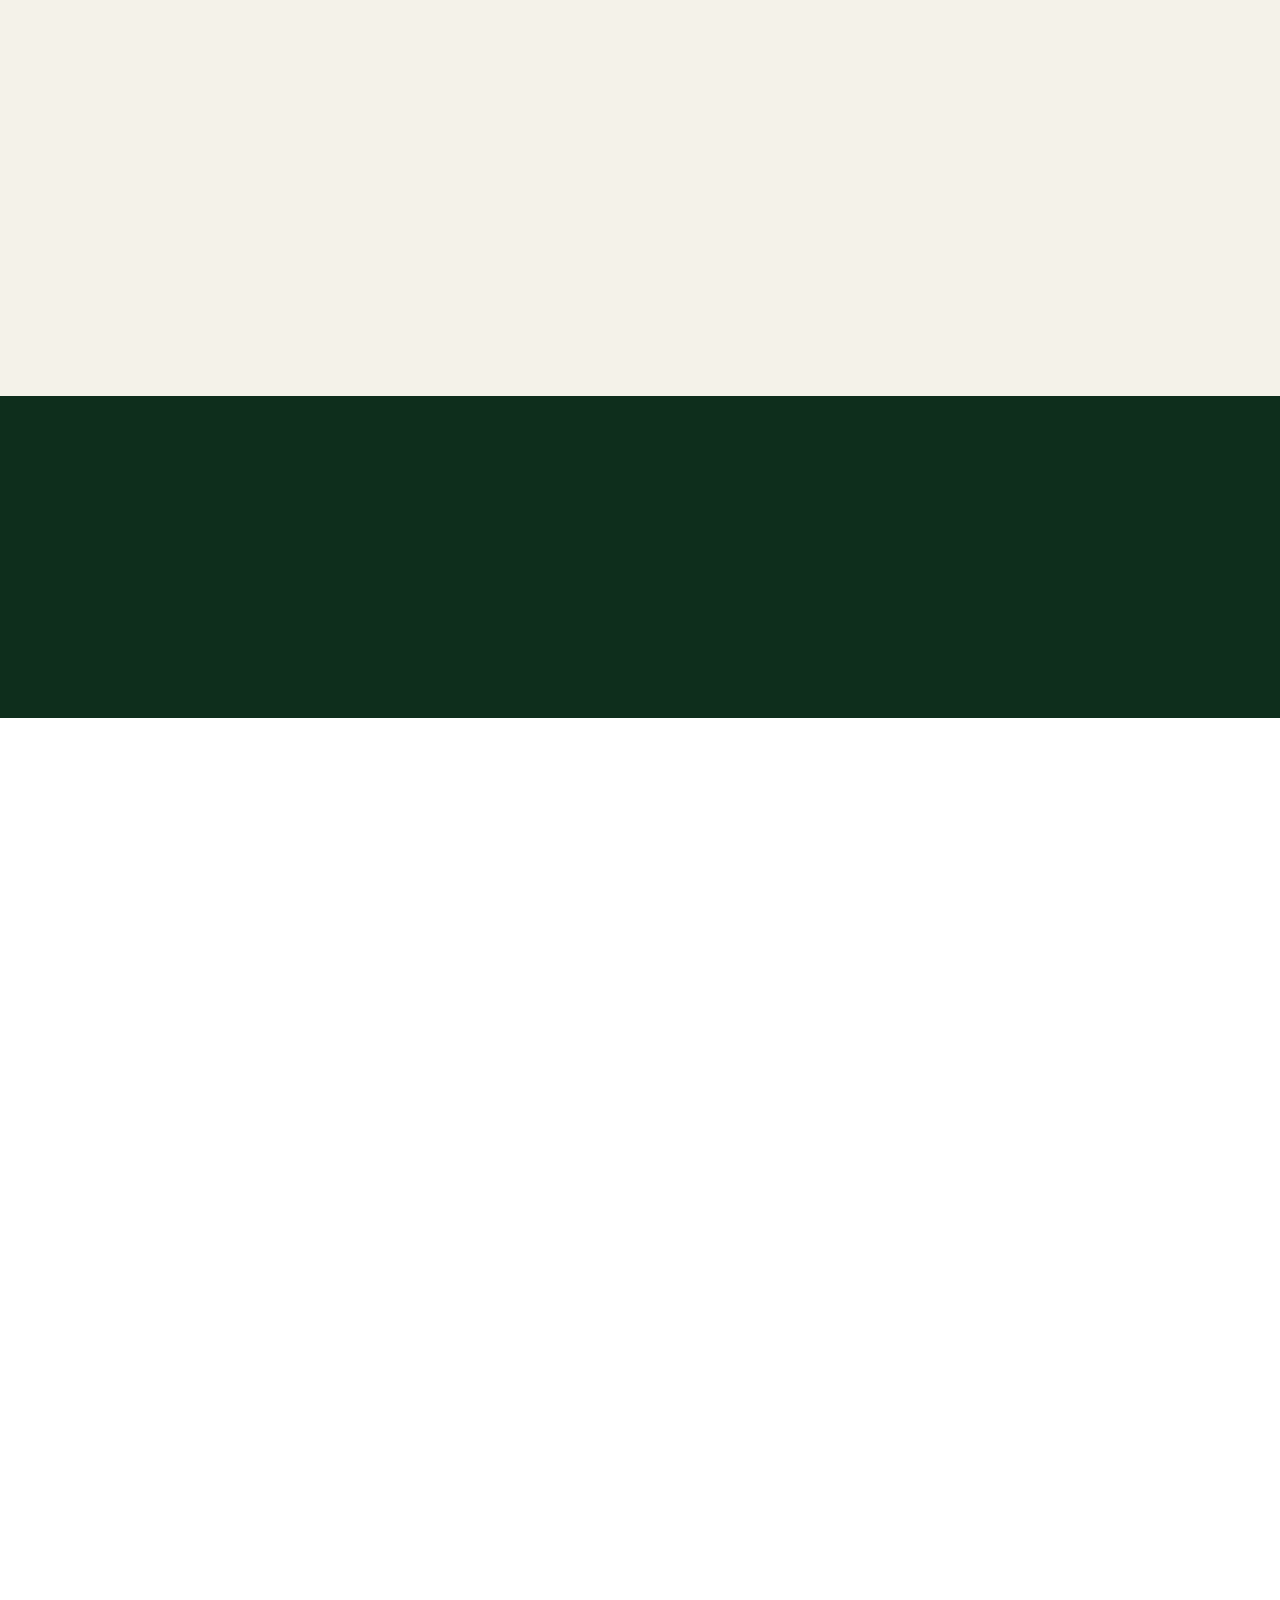
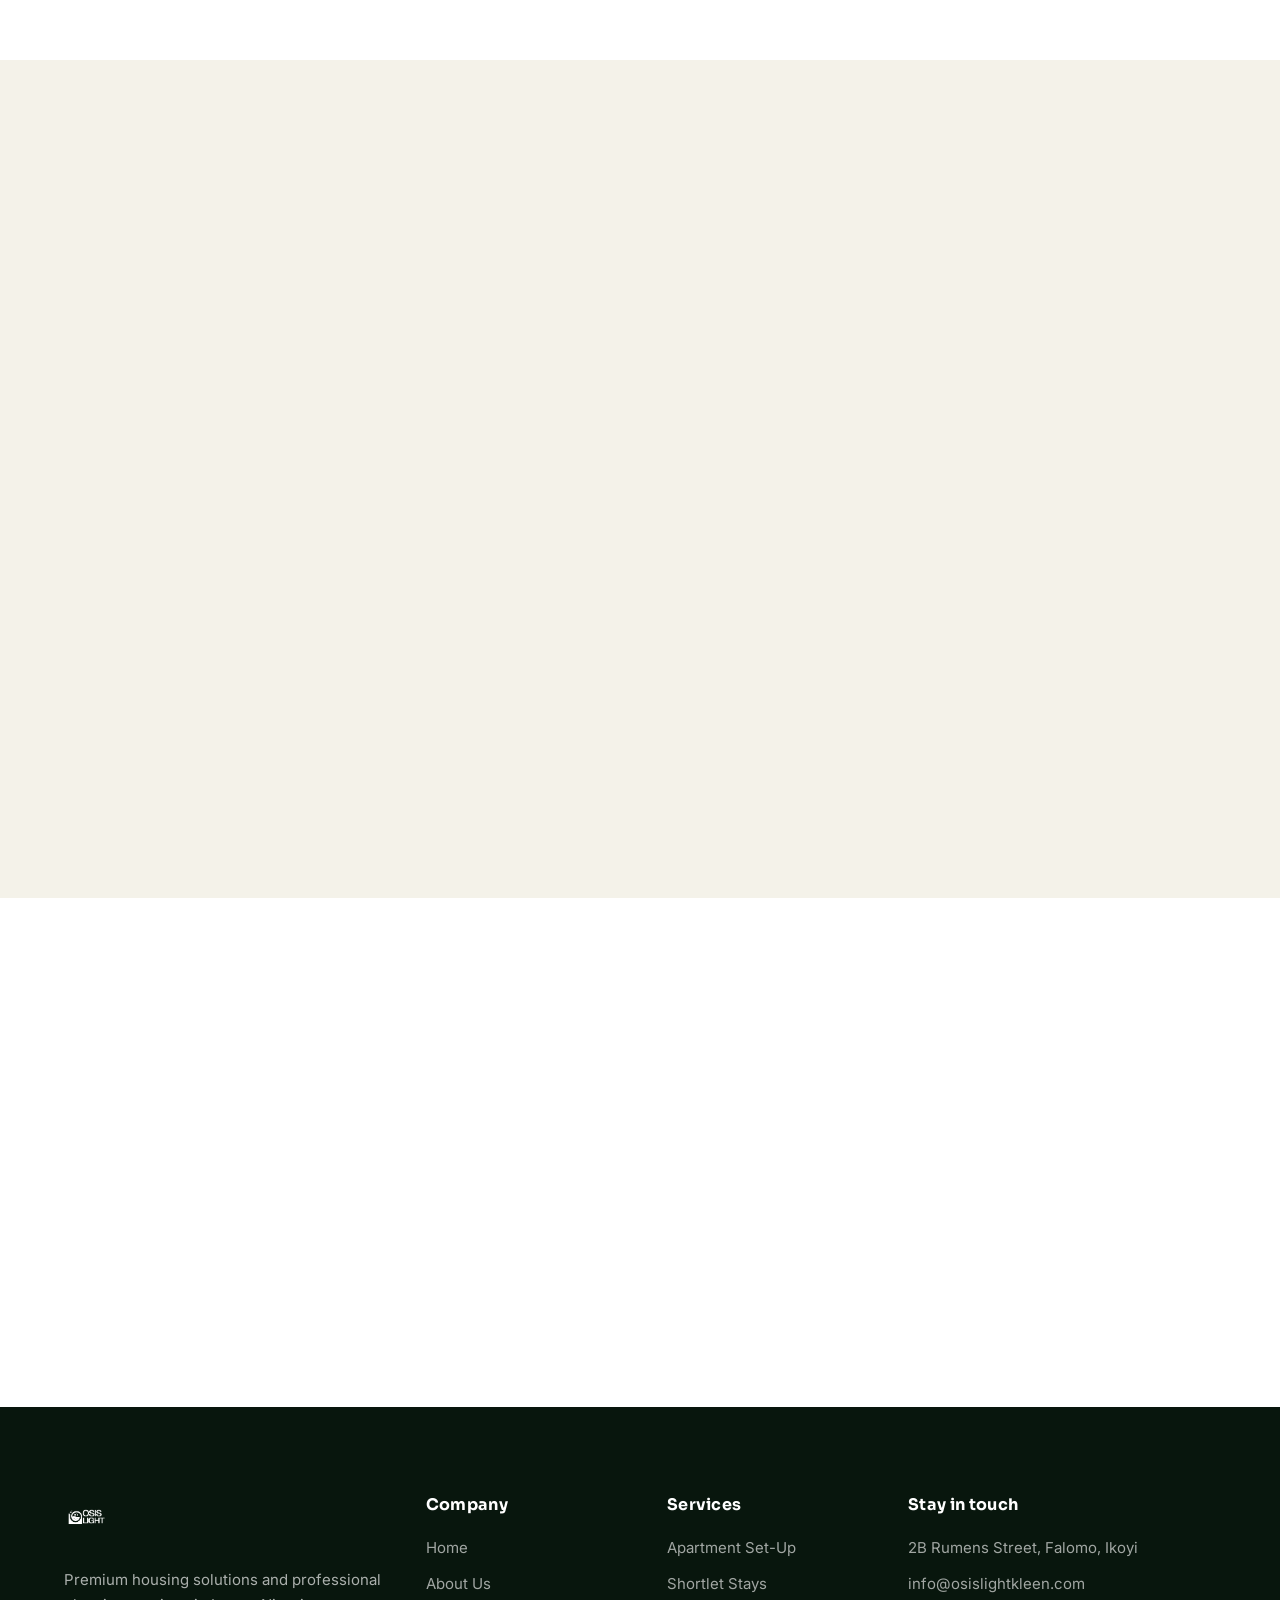
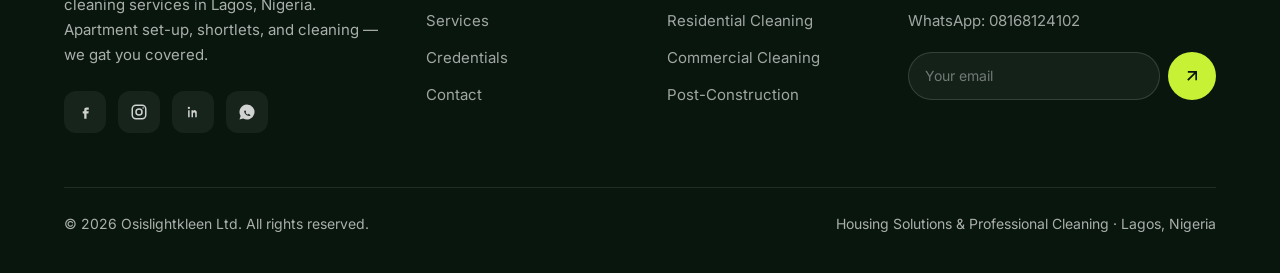
==== commit f28a7ebd: "commit" ====
--- a/index.html
+++ b/index.html
@@ -554,7 +554,7 @@
 			<div class="olk-footer__grid">
 				<div class="olk-footer__brand">
 					<a href="index.html" class="site-logo">
-						<img src="assets/images/osis-logo.png" alt="Osislightkleen" class="site-logo__img">
+						<img src="assets/images/logo-white.png" alt="Osislightkleen" class="site-logo__img">
 					</a>
 					<p>Premium housing solutions and professional cleaning services in Lagos, Nigeria. Apartment set-up, shortlets, and cleaning — we gat you covered.</p>
 					<div class="olk-footer__socials">
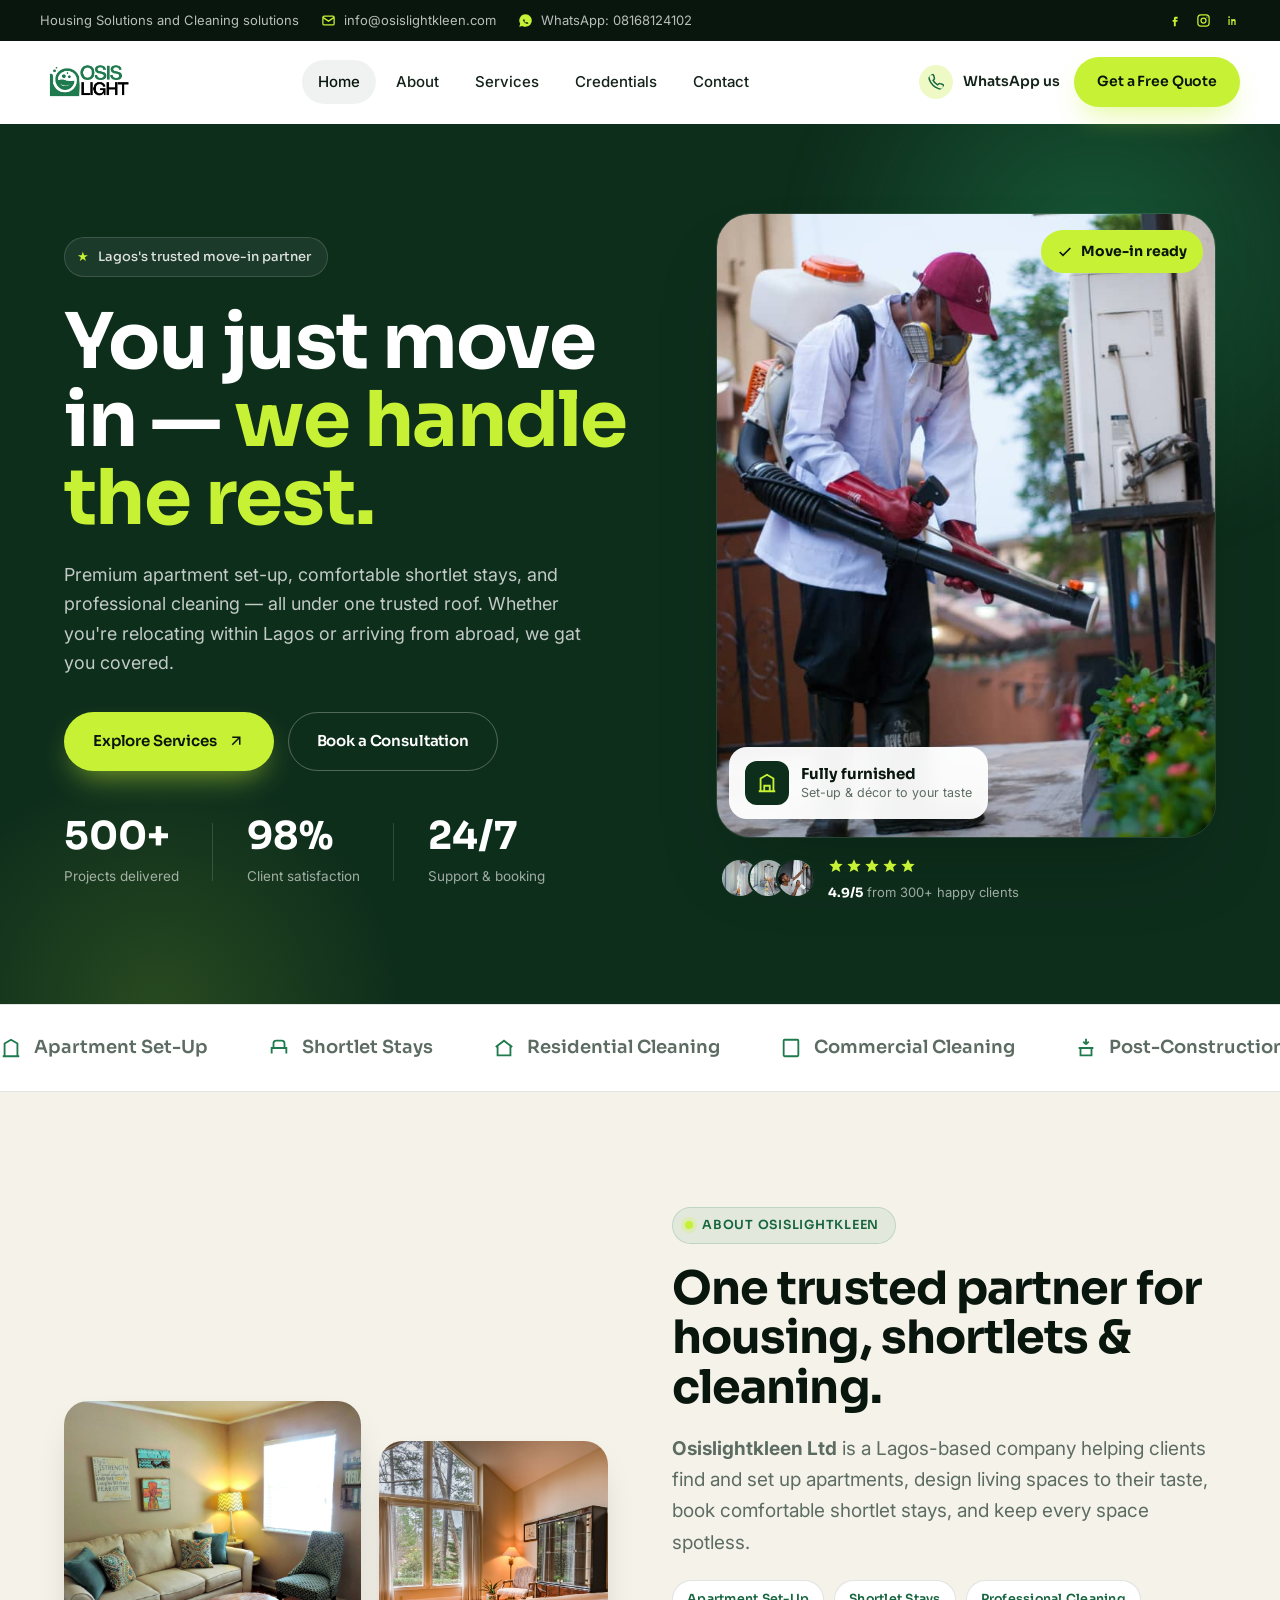
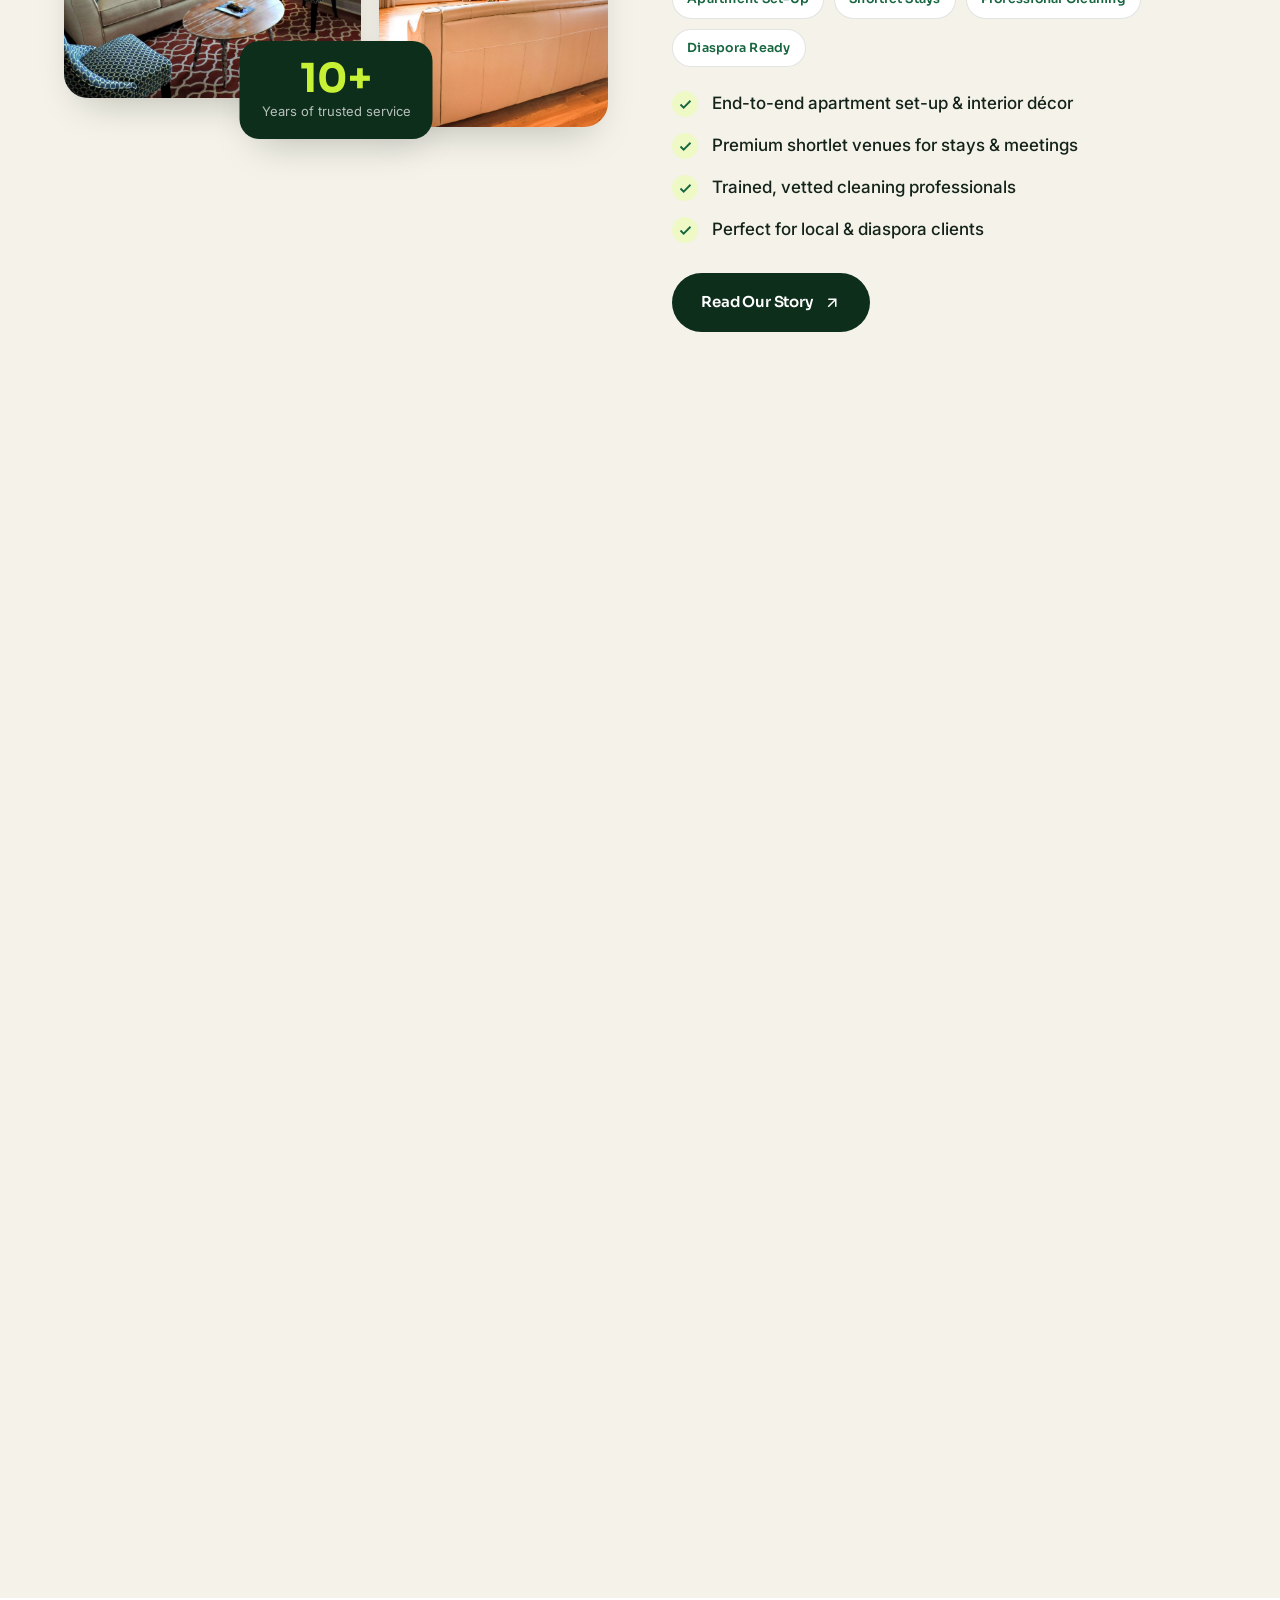
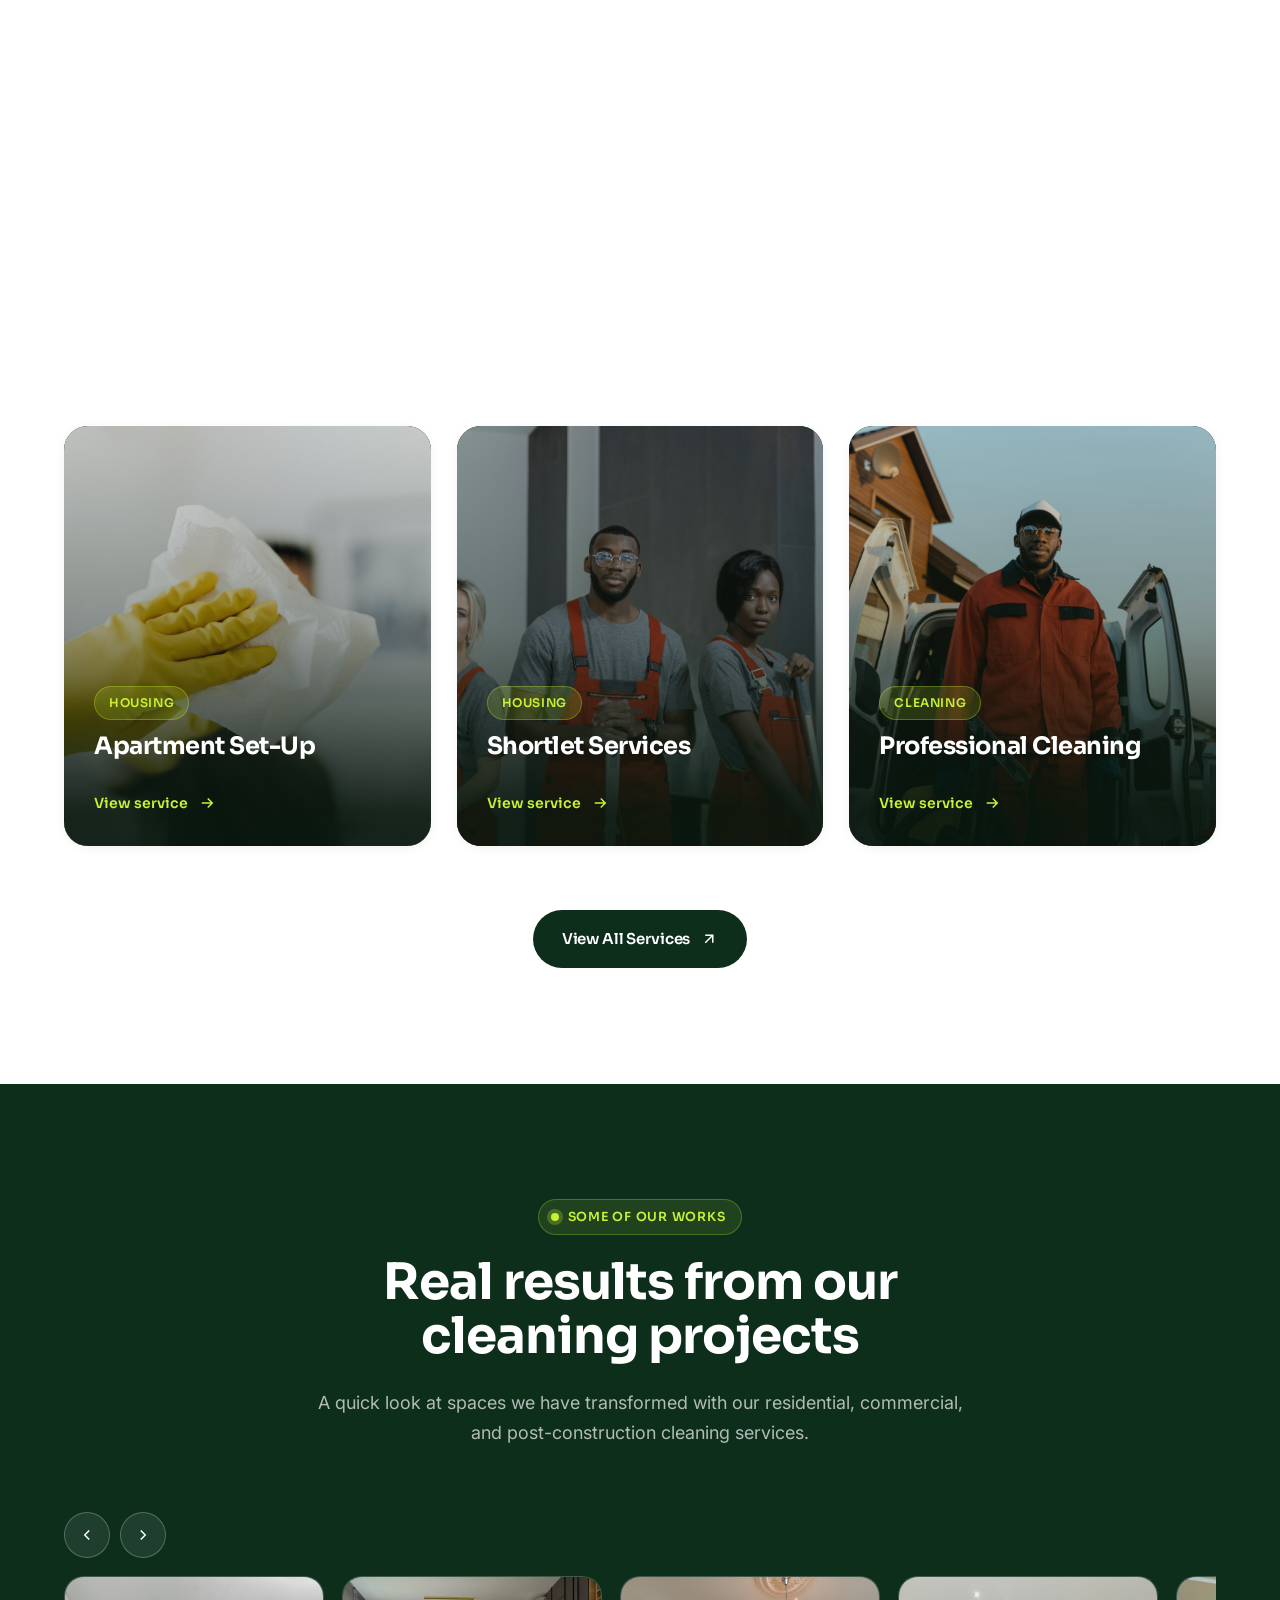
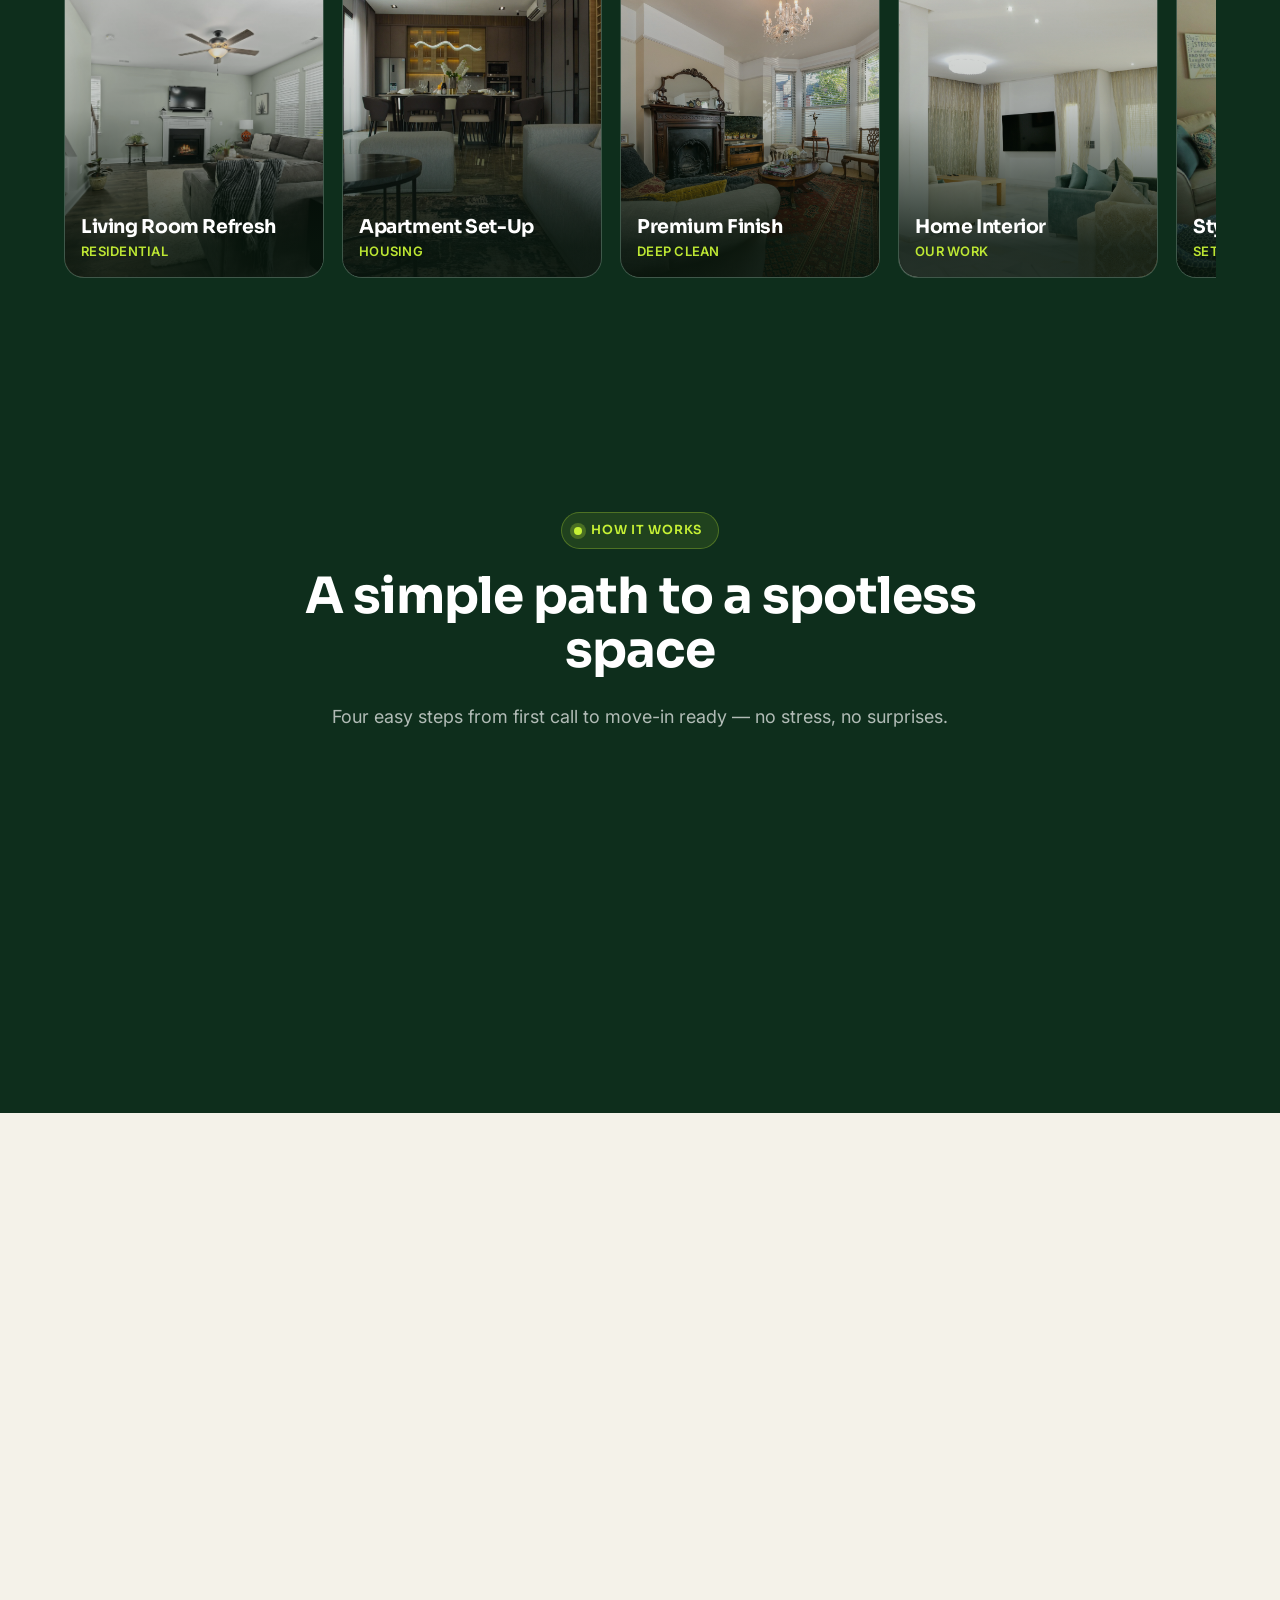
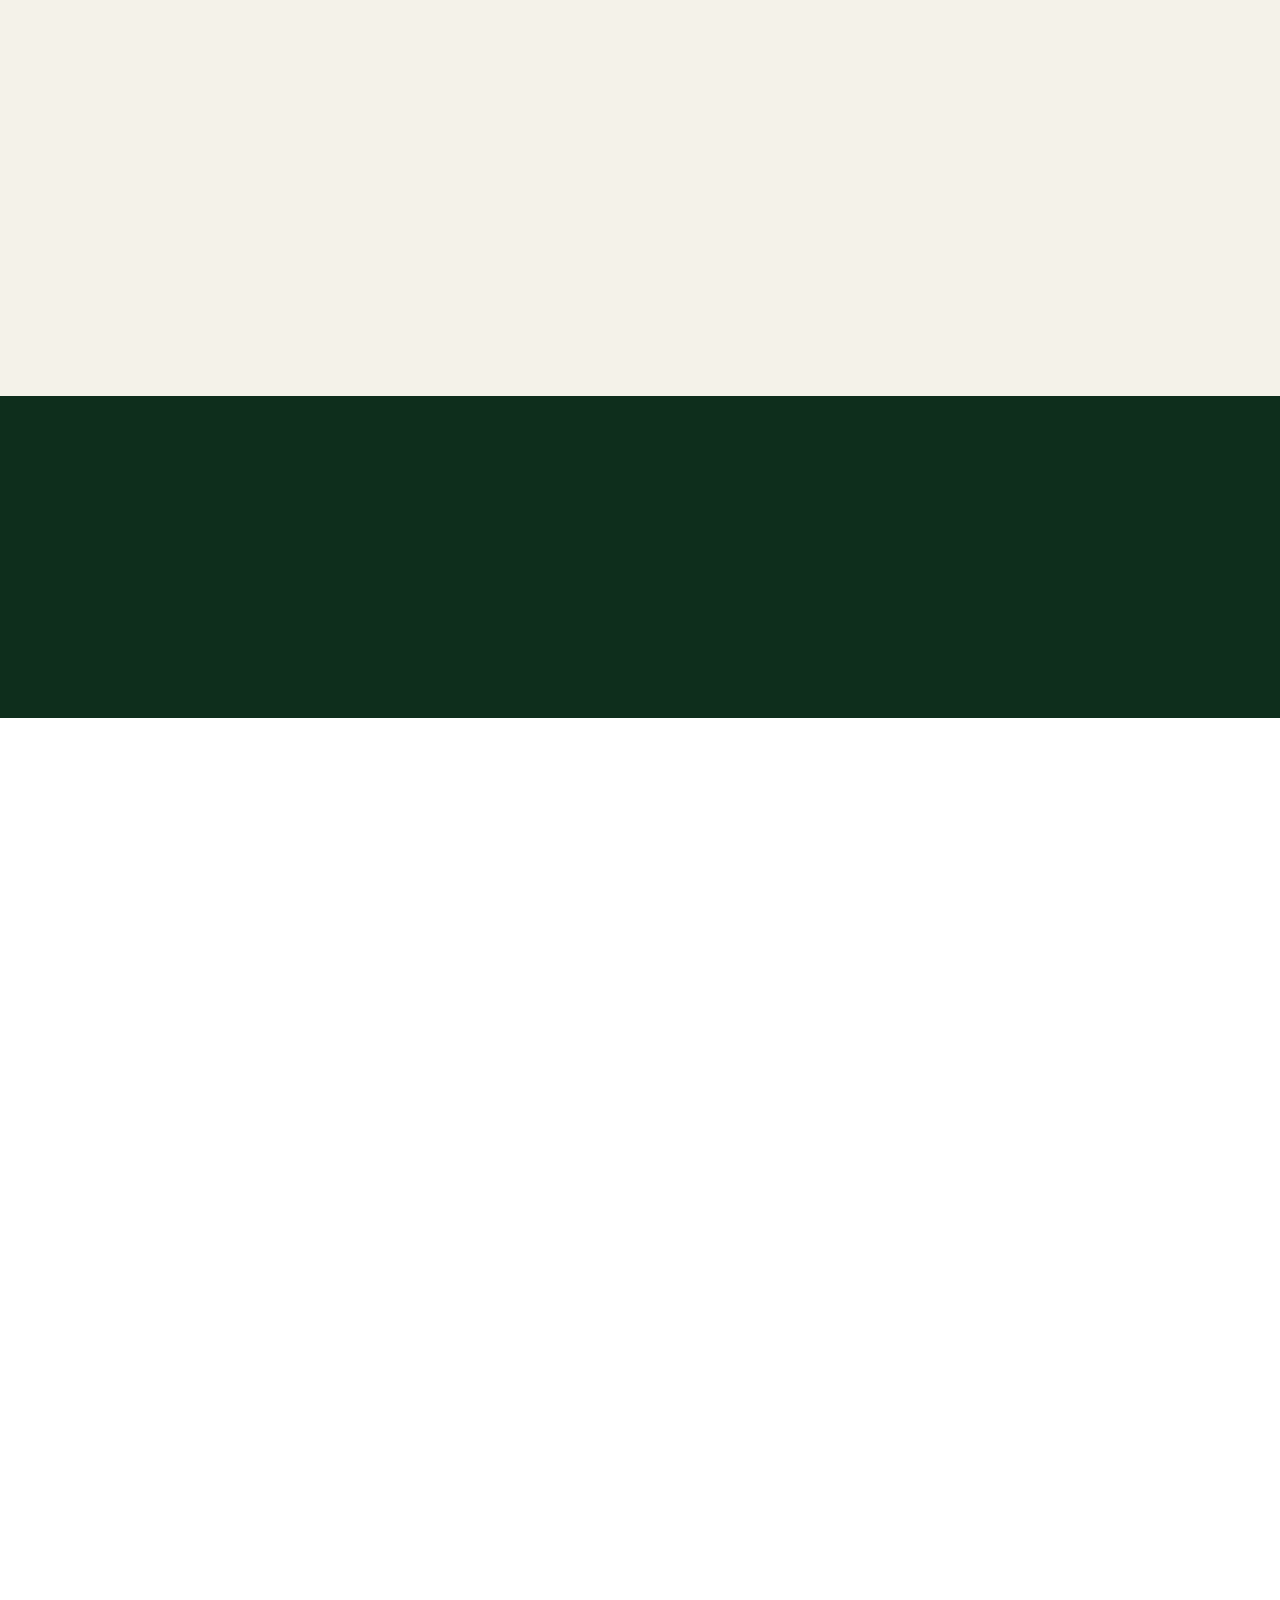
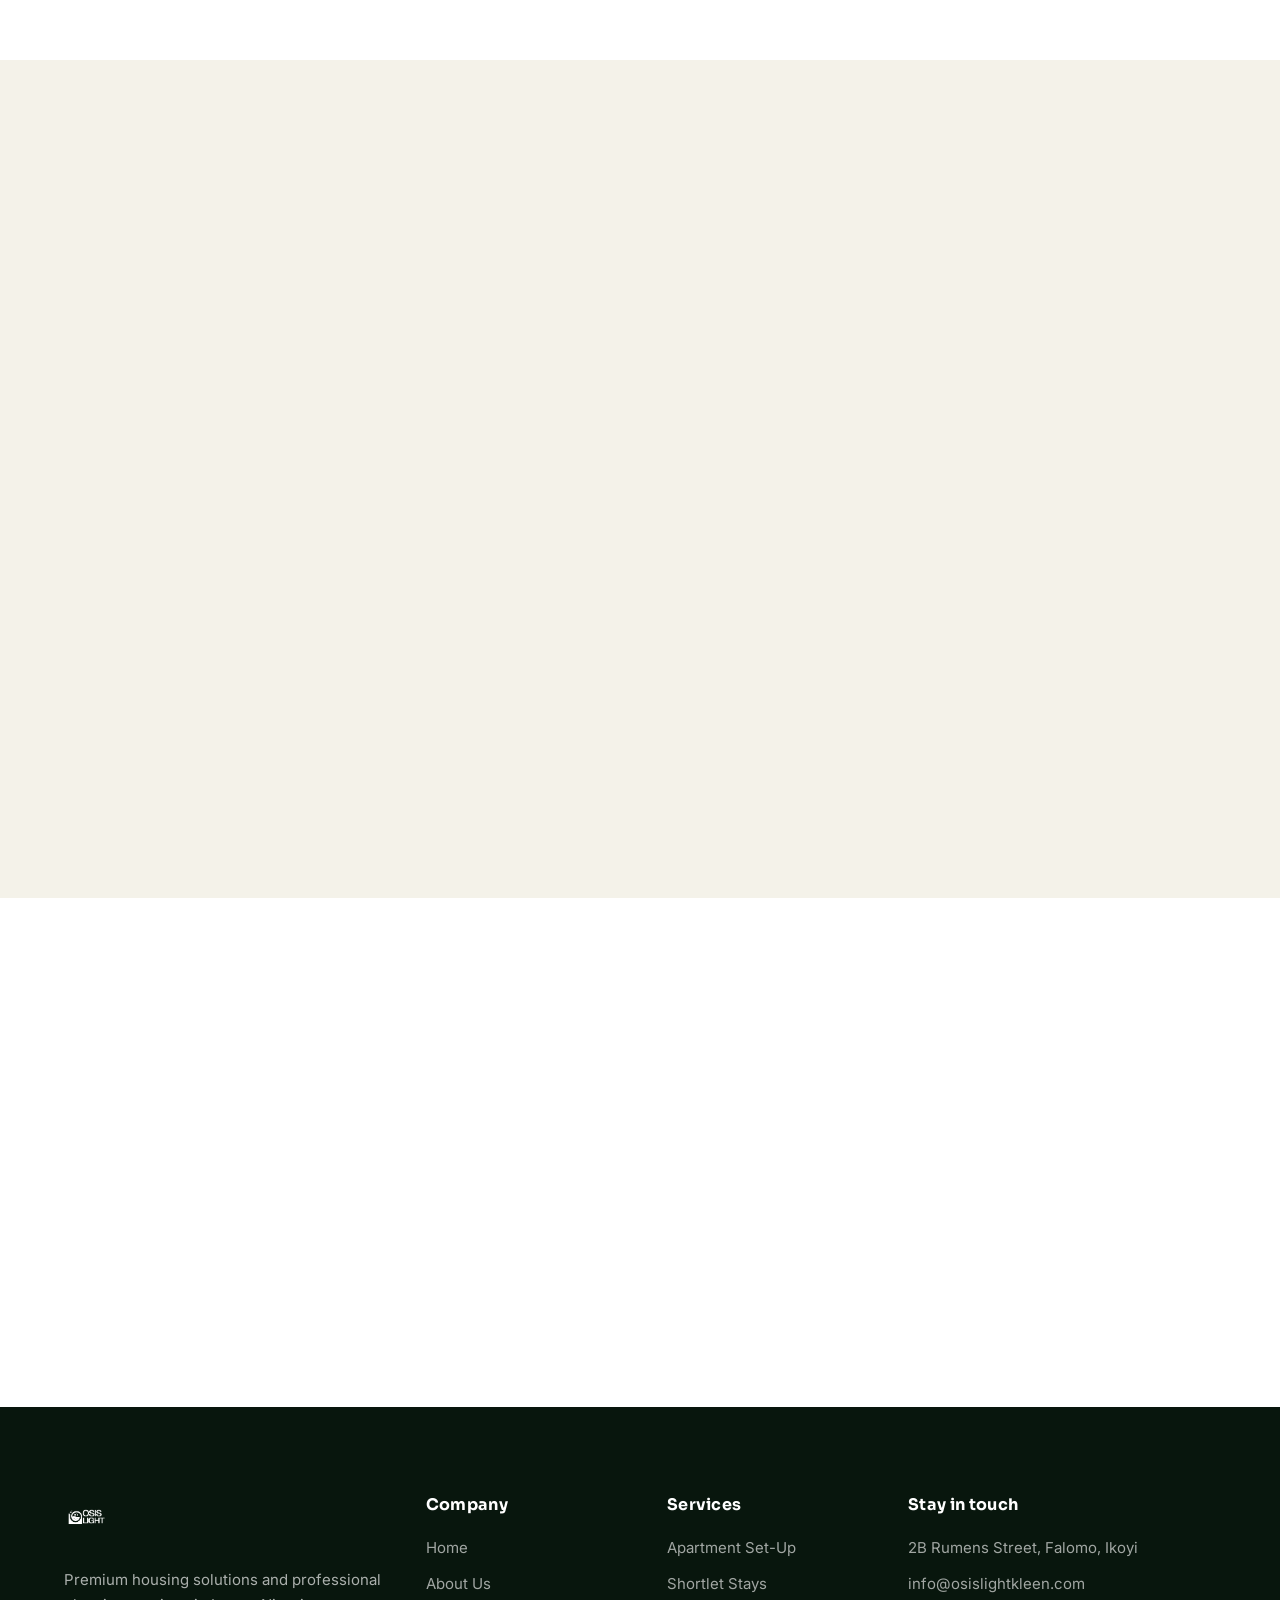
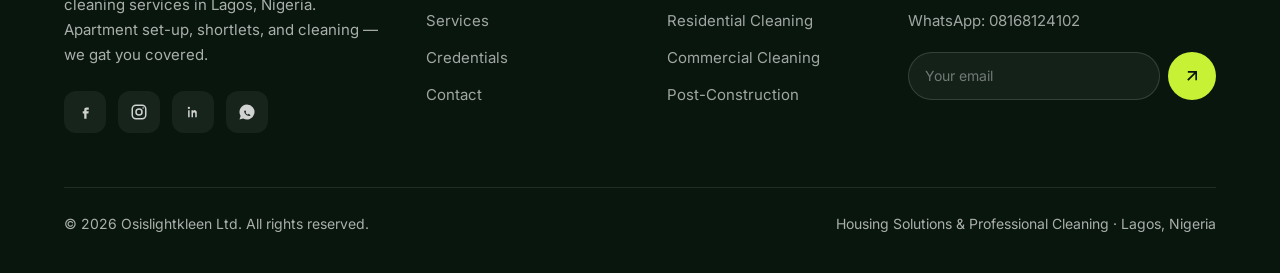
==== commit f043915c: "commit" ====
--- a/index.html
+++ b/index.html
@@ -4,12 +4,12 @@
 	<meta charset="utf-8">
 	<meta http-equiv="X-UA-Compatible" content="IE=edge">
 	<meta name="viewport" content="width=device-width, initial-scale=1">
-	<title>Osislightkleen | Premium Housing Solutions &amp; Professional Cleaning in Lagos</title>
+	<title>Osislightkleen (Osis Light) | Premium Housing &amp; Cleaning in Lagos</title>
 	<meta name="description" content="Osislightkleen Ltd delivers premium apartment set-up, shortlet accommodation, and professional cleaning services across Lagos, Nigeria. You just move in — we handle the rest.">
 	<meta name="keywords" content="Osislightkleen, housing solutions Lagos, apartment set-up, shortlet Lagos, professional cleaning Lagos, move-in ready apartments, residential cleaning Nigeria, diaspora housing Nigeria">
 	<meta name="author" content="Osislightkleen Ltd">
 	<meta name="robots" content="index, follow">
-	<link rel="canonical" href="https://osislightkleen.com/">
+	<link rel="canonical" href="https://www.osislight.com/">
 	<meta name="theme-color" content="#0E2E1C">
 	<meta name="msapplication-TileColor" content="#0E2E1C">
 	<link rel="apple-touch-icon" sizes="180x180" href="assets/images/apple-touch-icon.png">
@@ -20,18 +20,68 @@
 	<meta property="og:type" content="website">
 	<meta property="og:site_name" content="Osislightkleen">
 	<meta property="og:locale" content="en_NG">
-	<meta property="og:url" content="https://osislightkleen.com/">
-	<meta property="og:title" content="Osislightkleen | Premium Housing Solutions &amp; Professional Cleaning in Lagos">
+	<meta property="og:url" content="https://www.osislight.com/">
+	<meta property="og:title" content="Osislightkleen (Osis Light) | Premium Housing &amp; Cleaning in Lagos">
 	<meta property="og:description" content="Premium apartment set-up, shortlet stays, and professional cleaning across Lagos. You just move in — we handle the rest.">
-	<meta property="og:image" content="https://osislightkleen.com/assets/images/hero.jpeg">
+	<meta property="og:image" content="https://www.osislight.com/assets/images/hero.jpeg">
 	<meta name="twitter:card" content="summary_large_image">
-	<meta name="twitter:title" content="Osislightkleen | Housing &amp; Cleaning in Lagos">
+	<meta name="twitter:title" content="Osislightkleen (Osis Light) | Housing &amp; Cleaning in Lagos">
 	<meta name="twitter:description" content="Premium apartment set-up, shortlet stays, and professional cleaning across Lagos. You just move in — we handle the rest.">
-	<meta name="twitter:image" content="https://osislightkleen.com/assets/images/hero.jpeg">
+	<meta name="twitter:image" content="https://www.osislight.com/assets/images/hero.jpeg">
 	<link rel="preconnect" href="https://fonts.googleapis.com">
 	<link rel="preconnect" href="https://fonts.gstatic.com" crossorigin>
 	<link href="https://fonts.googleapis.com/css2?family=Sora:wght@400;500;600;700;800&family=Inter:wght@400;500;600&display=swap" rel="stylesheet">
 	<link href="assets/css/osislightkleen.css" rel="stylesheet">
+	<script type="application/ld+json">
+	{
+		"@context": "https://schema.org",
+		"@type": "LocalBusiness",
+		"@id": "https://www.osislight.com/#business",
+		"name": "Osislightkleen Ltd",
+		"alternateName": ["Osislightkleen", "Osis Light Kleen", "Osis Light"],
+		"url": "https://www.osislight.com/",
+		"logo": "https://www.osislight.com/assets/images/osis-logo.png",
+		"image": "https://www.osislight.com/assets/images/hero.jpeg",
+		"description": "Premium apartment set-up, shortlet accommodation, and professional cleaning services in Lagos, Nigeria.",
+		"email": "info@osislightkleen.com",
+		"telephone": "+2348168124102",
+		"address": {
+			"@type": "PostalAddress",
+			"streetAddress": "2B Rumens Street, Falomo",
+			"addressLocality": "Ikoyi",
+			"addressRegion": "Lagos",
+			"addressCountry": "NG"
+		},
+		"geo": {
+			"@type": "GeoCoordinates",
+			"addressCountry": "NG"
+		},
+		"areaServed": {
+			"@type": "City",
+			"name": "Lagos"
+		},
+		"priceRange": "$$",
+		"sameAs": [
+			"https://wa.me/2348168124102"
+		],
+		"founder": {
+			"@type": "Person",
+			"name": "Uchendu Light Zereuwa",
+			"jobTitle": "CEO"
+		},
+		"hasOfferCatalog": {
+			"@type": "OfferCatalog",
+			"name": "Osislightkleen Services",
+			"itemListElement": [
+				{ "@type": "Offer", "itemOffered": { "@type": "Service", "name": "Apartment Set-Up" } },
+				{ "@type": "Offer", "itemOffered": { "@type": "Service", "name": "Shortlet Accommodation" } },
+				{ "@type": "Offer", "itemOffered": { "@type": "Service", "name": "Residential Cleaning" } },
+				{ "@type": "Offer", "itemOffered": { "@type": "Service", "name": "Commercial Cleaning" } },
+				{ "@type": "Offer", "itemOffered": { "@type": "Service", "name": "Post-Construction Cleaning" } }
+			]
+		}
+	}
+	</script>
 </head>
 <body class="olk-body">
 
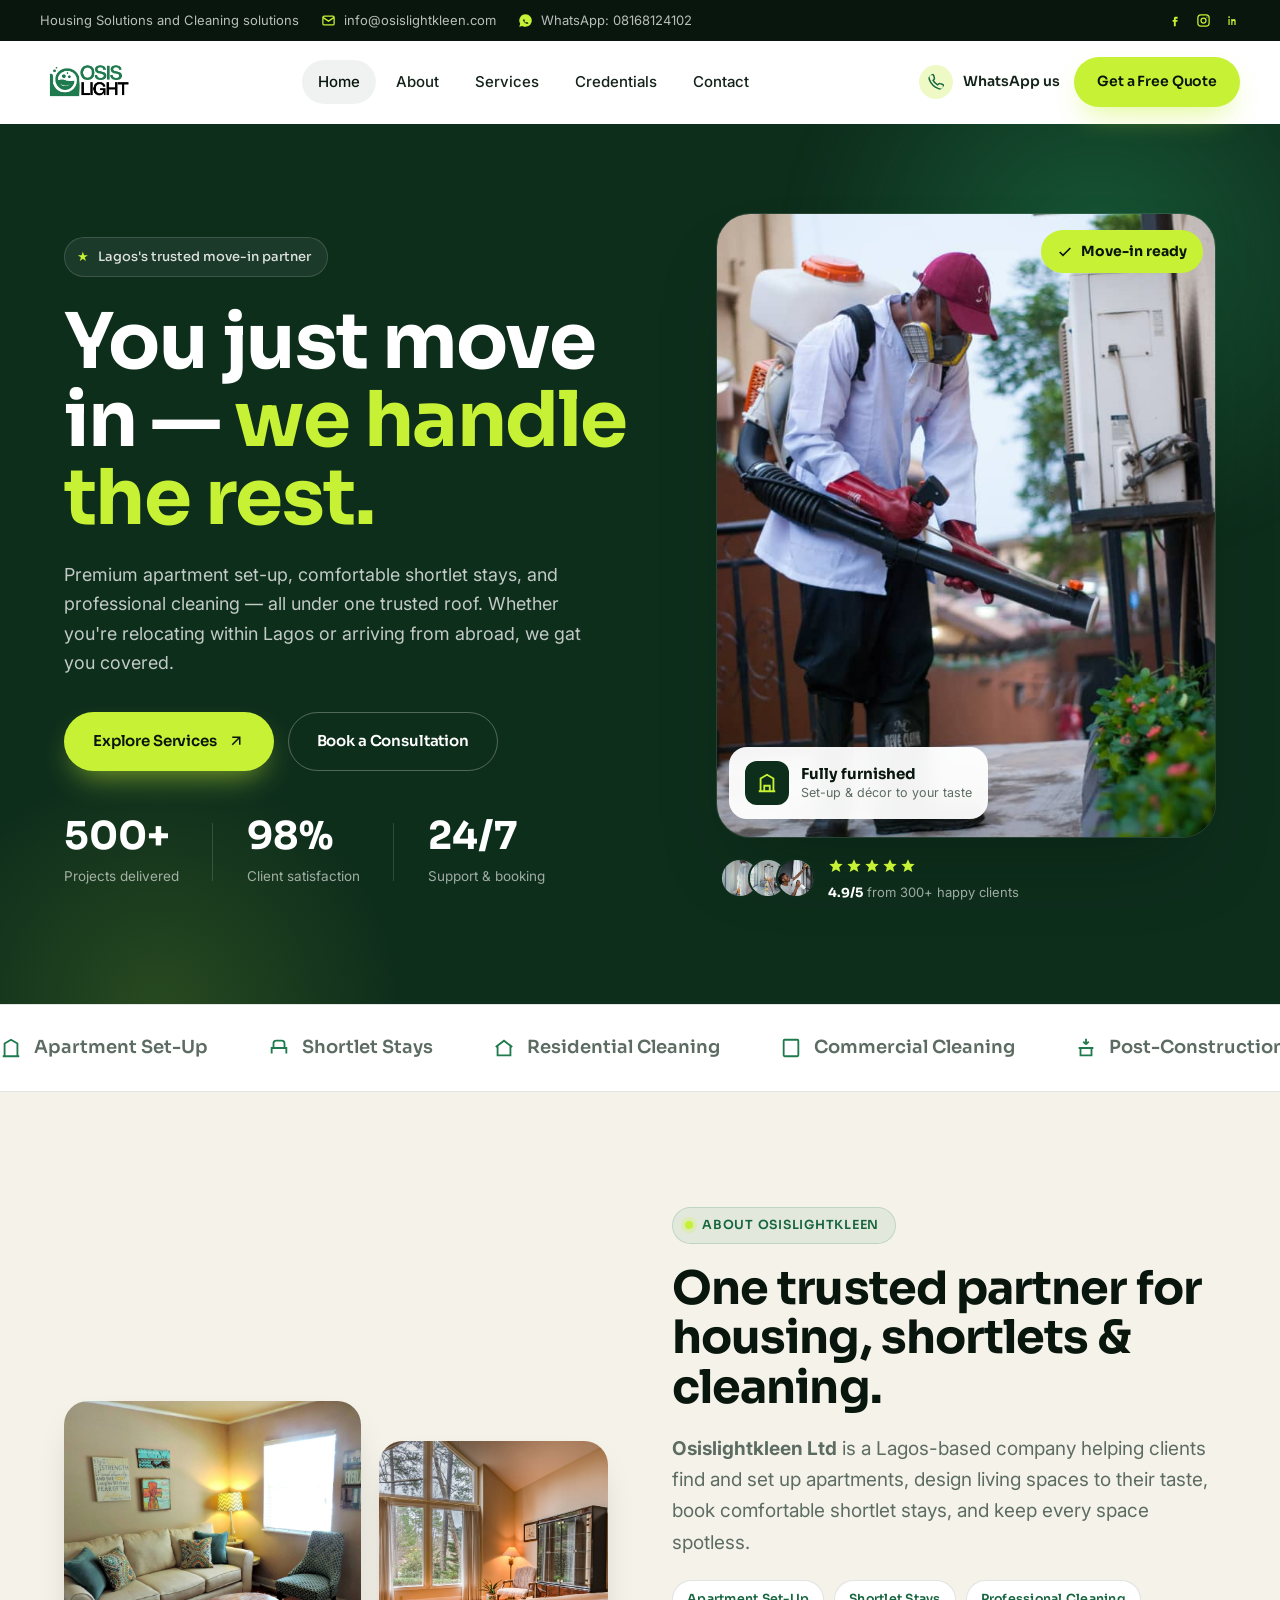
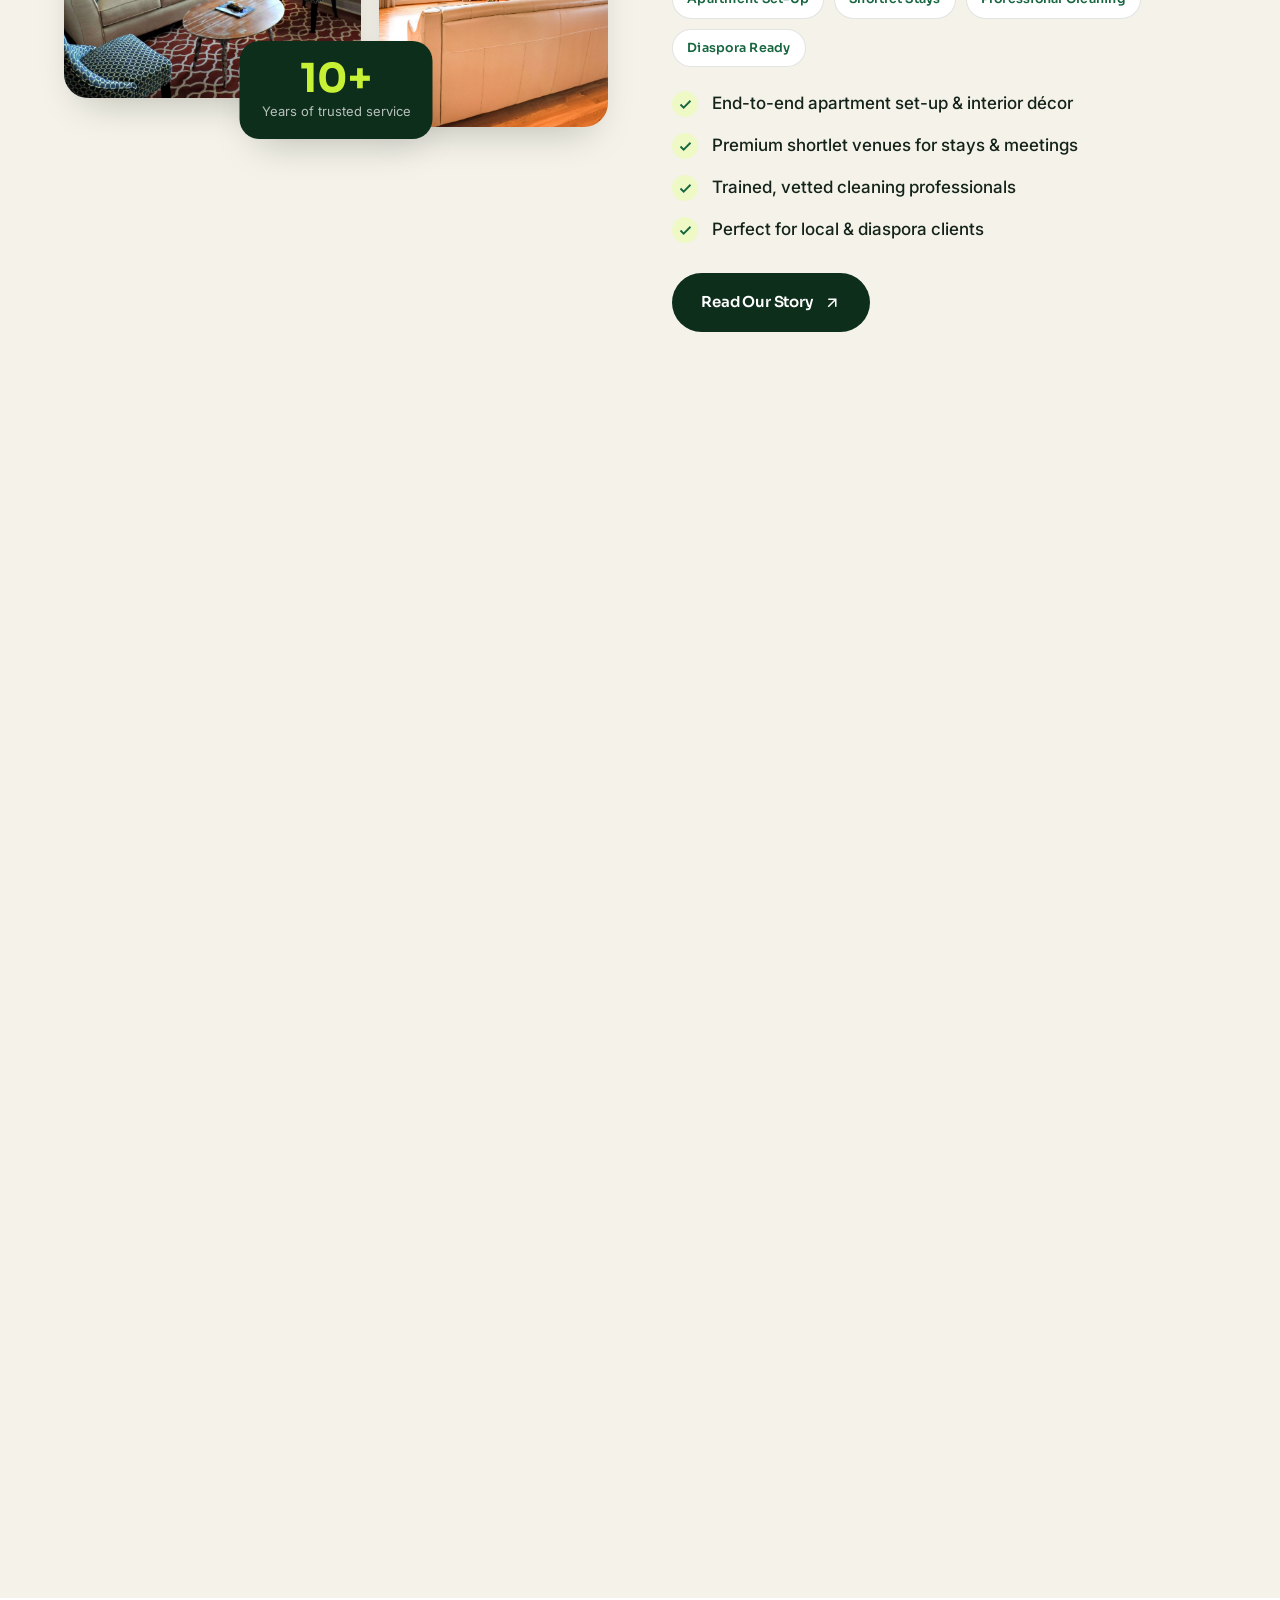
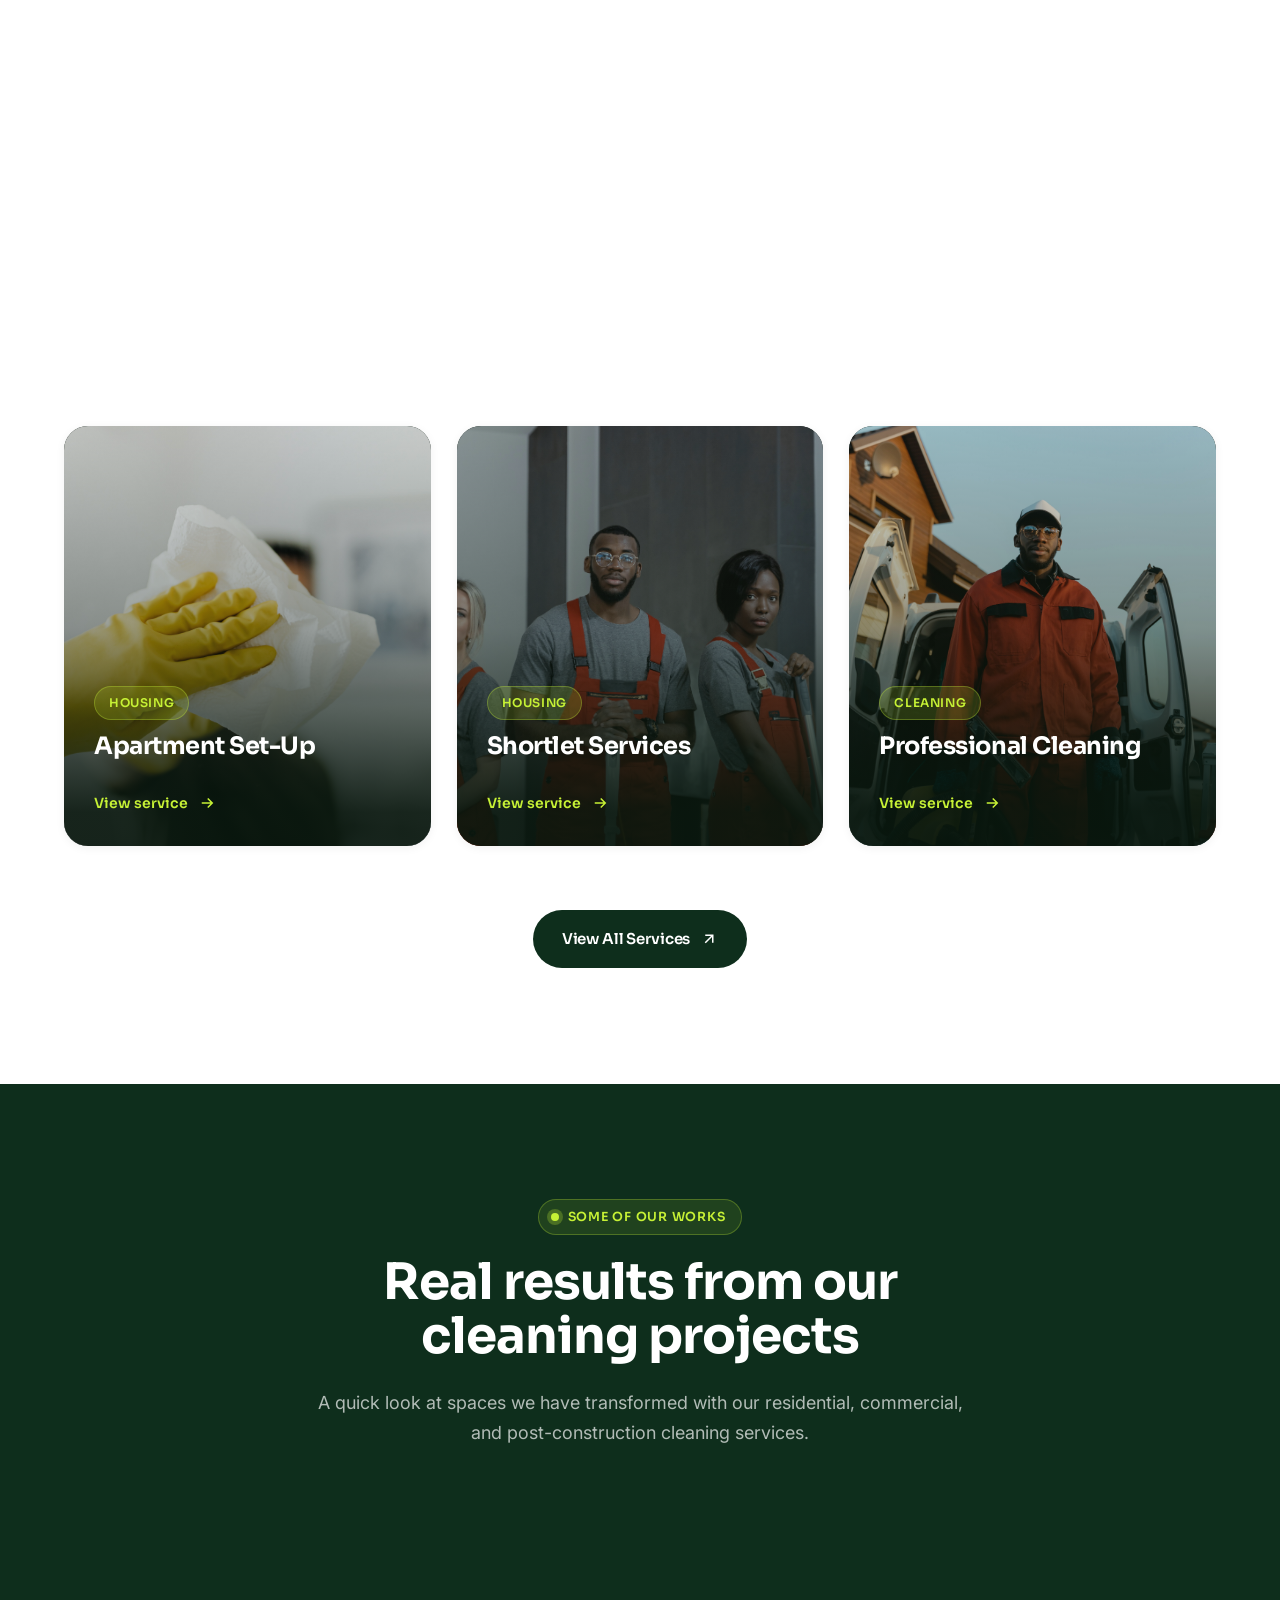
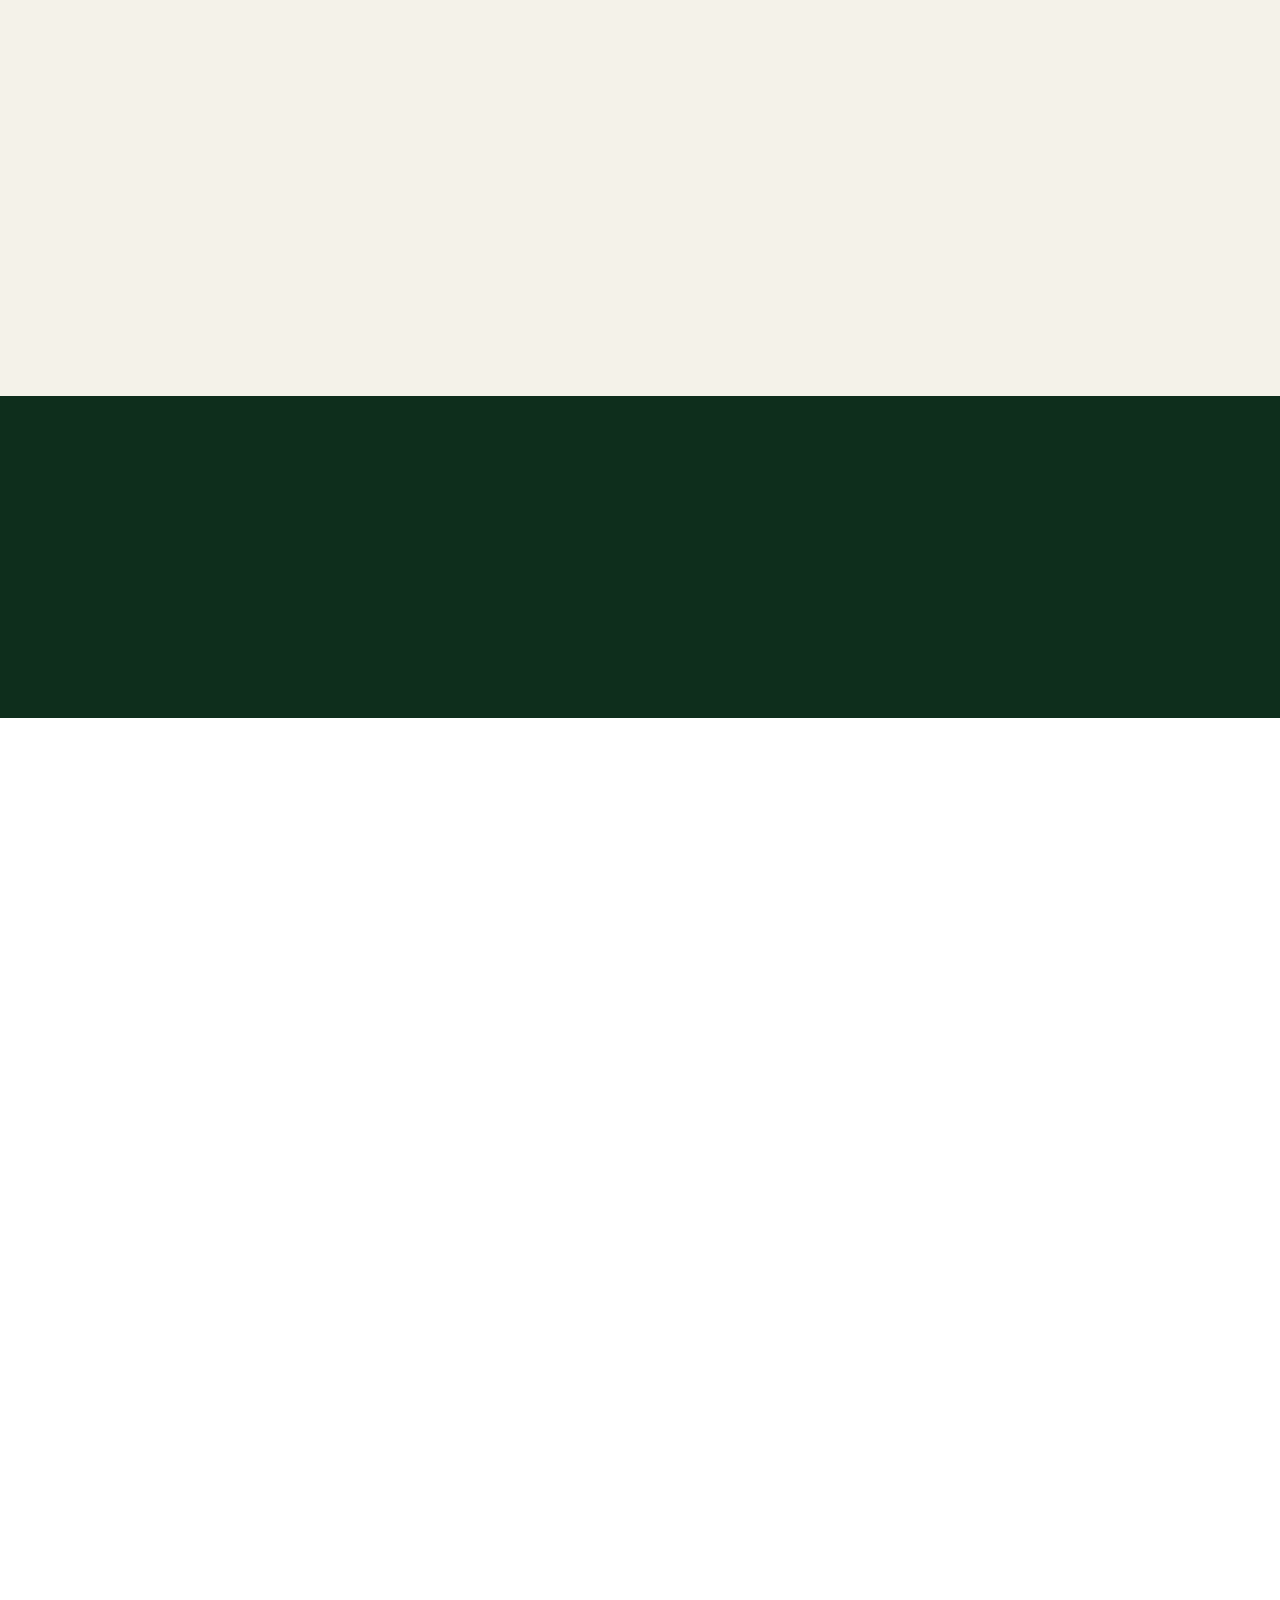
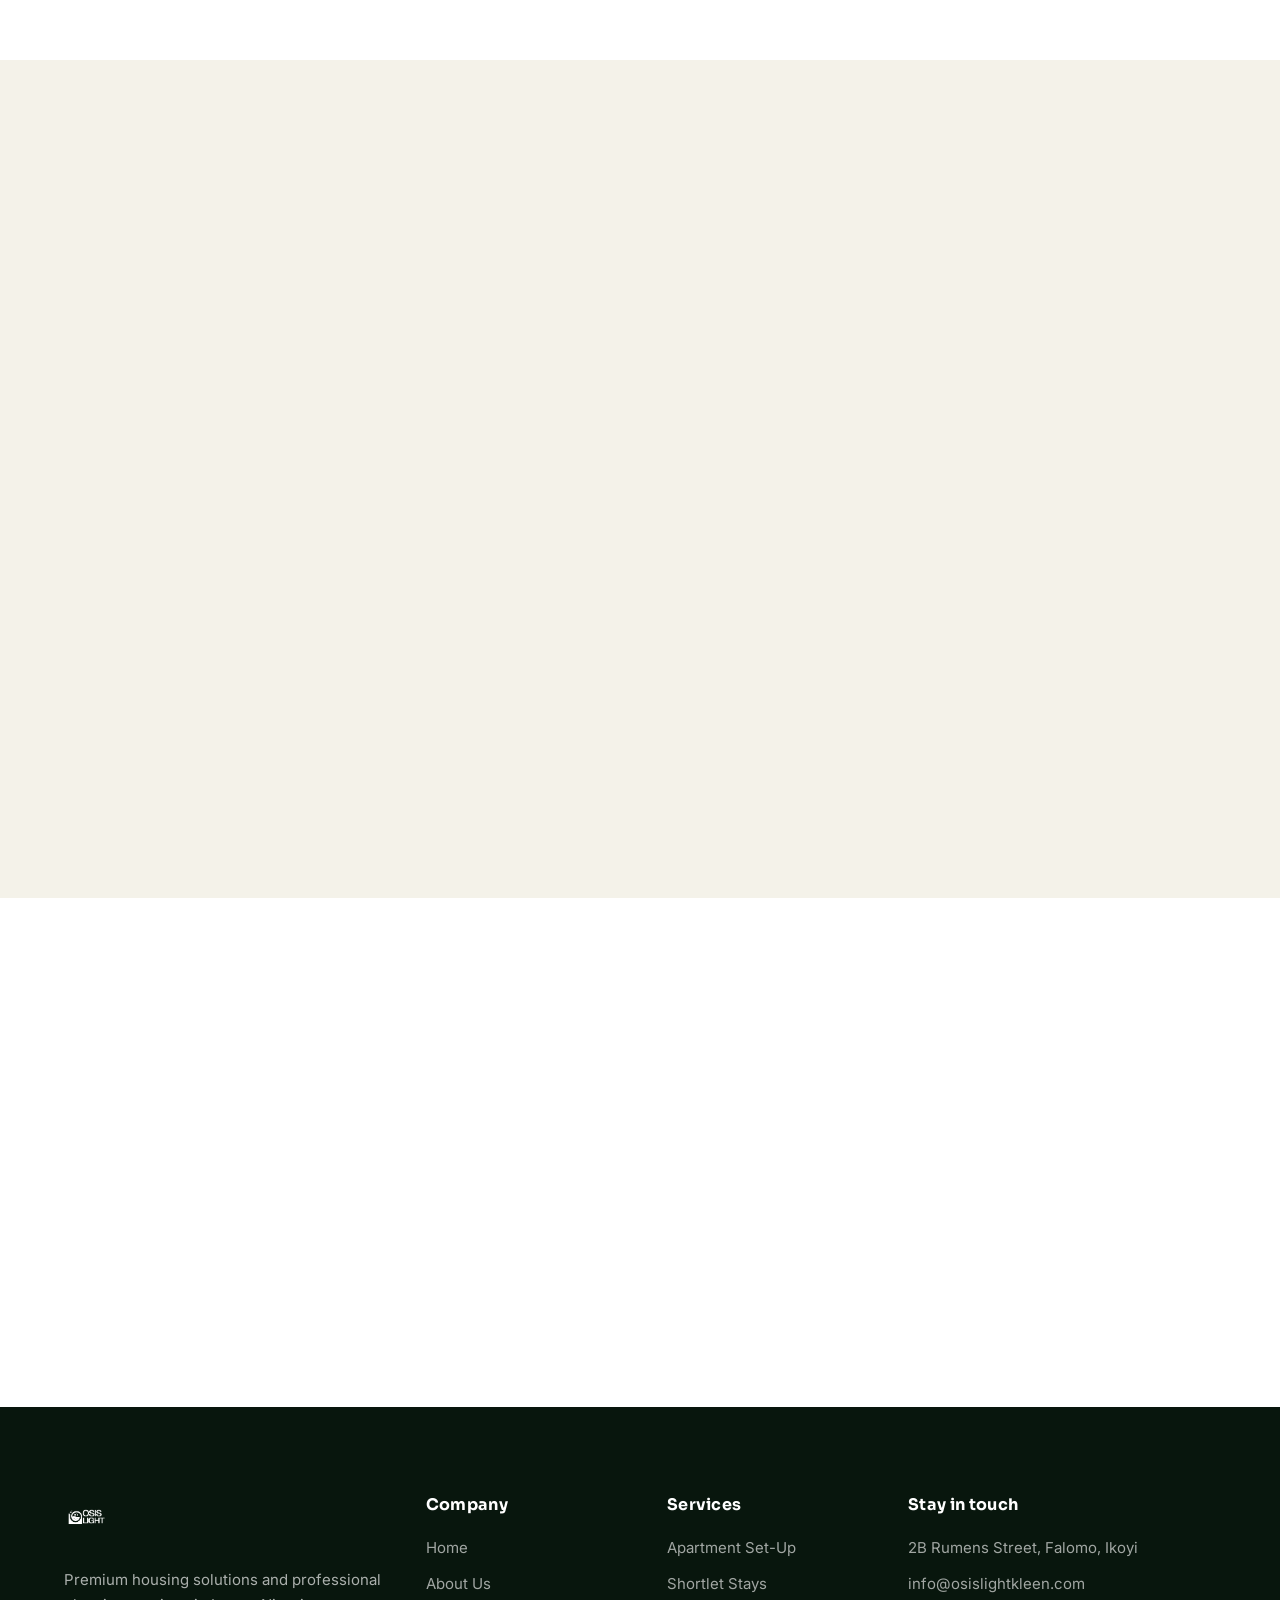
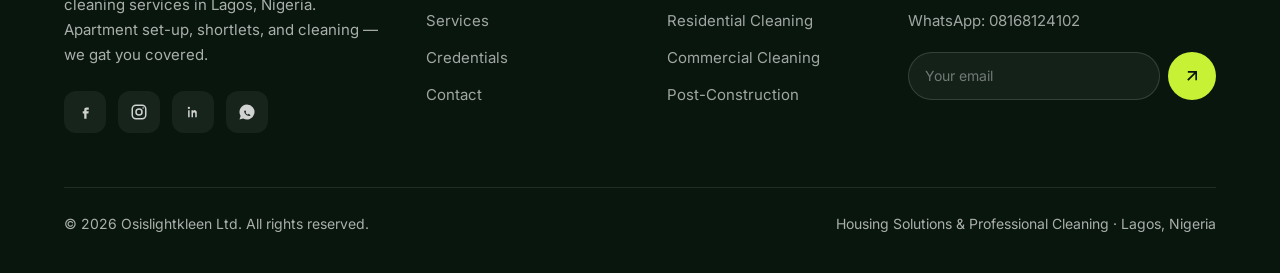
==== commit 4ca6424e: "commit" ====
--- a/index.html
+++ b/index.html
@@ -85,6 +85,10 @@
 </head>
 <body class="olk-body">
 
+	<div class="olk-preloader" aria-hidden="true">
+		<div class="olk-preloader__spinner"></div>
+	</div>
+
 	<!-- Top bar -->
 	<div class="olk-topbar">
 		<div class="container olk-topbar__inner">
@@ -133,7 +137,7 @@
 	<div class="olk-backdrop"></div>
 	<aside class="olk-drawer">
 		<div class="olk-drawer__head">
-			<a href="index.html" class="site-logo"><img src="assets/images/osis-logo.png" alt="Osislightkleen" class="site-logo__img"></a>
+			<a href="index.html" class="site-logo"><img src="assets/images/logo-white.png" alt="Osislightkleen" class="site-logo__img"></a>
 			<button class="olk-drawer__close" aria-label="Close menu"><svg viewBox="0 0 24 24" fill="none" stroke="currentColor" stroke-width="2"><path d="M6 6l12 12M18 6 6 18"/></svg></button>
 		</div>
 		<nav>
--- a/assets/css/osislightkleen.css
+++ b/assets/css/osislightkleen.css
@@ -36,6 +36,33 @@
 	--body: 'Inter', system-ui, sans-serif;
 
 	--ease: cubic-bezier(0.22, 1, 0.36, 1);
+}
+
+/* ---------- Preloader ---------- */
+.olk-preloader {
+	position: fixed;
+	inset: 0;
+	z-index: 9999;
+	display: grid;
+	place-items: center;
+	background: var(--pine);
+	transition: opacity 0.35s var(--ease), visibility 0.35s;
+}
+.olk-preloader.is-done {
+	opacity: 0;
+	visibility: hidden;
+	pointer-events: none;
+}
+.olk-preloader__spinner {
+	width: 44px;
+	height: 44px;
+	border-radius: 50%;
+	border: 3px solid rgba(255, 255, 255, 0.18);
+	border-top-color: var(--lime);
+	animation: olk-spin 0.7s linear infinite;
+}
+@keyframes olk-spin {
+	to { transform: rotate(360deg); }
 }
 
 /* ---------- Reset & Base ---------- */
@@ -946,8 +973,22 @@
 }
 .olk-page-hero::before { content: ""; position: absolute; top: -30%; left: 50%; transform: translateX(-50%); width: 700px; height: 500px; background: radial-gradient(circle, rgba(31,122,77,0.5), transparent 66%); }
 .olk-page-hero__inner { position: relative; z-index: 2; }
-.olk-page-hero h1 { color: #fff; font-size: clamp(36px, 5.5vw, 66px); margin-bottom: 16px; }
-.olk-page-hero p { color: rgba(255,255,255,0.72); font-size: 19px; max-width: 560px; margin: 0 auto 22px; }
+.olk-page-hero h1 {
+	color: #fff;
+	font-size: clamp(36px, 5.5vw, 66px);
+	margin-bottom: 16px;
+	text-wrap: balance;
+	max-width: 14em;
+	margin-left: auto;
+	margin-right: auto;
+}
+.olk-page-hero p {
+	color: rgba(255,255,255,0.72);
+	font-size: 19px;
+	max-width: 560px;
+	margin: 0 auto 22px;
+	text-wrap: pretty;
+}
 .olk-breadcrumb { display: inline-flex; align-items: center; gap: 10px; font-size: 14px; color: rgba(255,255,255,0.6); }
 .olk-breadcrumb a { color: var(--lime); }
 .olk-breadcrumb svg { width: 14px; height: 14px; }
@@ -1219,7 +1260,58 @@
 		bottom: -4px;
 	}
 	.olk-credentials { grid-template-columns: 1fr; }
-	.olk-page-hero h1 { font-size: clamp(30px, 8vw, 48px); }
+	.olk-page-hero {
+		padding: 48px 0 40px;
+		text-align: left;
+	}
+	.olk-page-hero__inner {
+		padding: 0 4px;
+	}
+	.olk-page-hero h1 {
+		font-size: clamp(28px, 8vw, 40px);
+		max-width: none;
+		line-height: 1.2;
+		letter-spacing: -0.03em;
+		text-align: left;
+		text-wrap: balance;
+	}
+	.olk-page-hero p {
+		font-size: 15.5px;
+		line-height: 1.55;
+		margin-left: 0;
+		margin-right: 0;
+		max-width: none;
+		text-align: left;
+	}
+	.olk-page-hero .olk-breadcrumb {
+		justify-content: flex-start;
+	}
+	.olk-hero h1,
+	.olk-section__header h2,
+	.olk-about h2,
+	.olk-ceo h2,
+	.olk-cta__text h2,
+	.olk-split h2 {
+		text-wrap: balance;
+	}
+	.olk-hero p,
+	.olk-section__header p,
+	.olk-about__text p,
+	.olk-ceo__text p,
+	.olk-cta__text p,
+	.olk-lead {
+		text-wrap: pretty;
+		overflow-wrap: break-word;
+		hyphens: auto;
+	}
+	.olk-section__header {
+		text-align: left;
+	}
+	.olk-section__header p {
+		margin-left: 0;
+		margin-right: 0;
+		max-width: none;
+	}
 	.olk-cta { flex-direction: column; align-items: flex-start; }
 	.olk-hero__label {
 		font-size: 12px;
